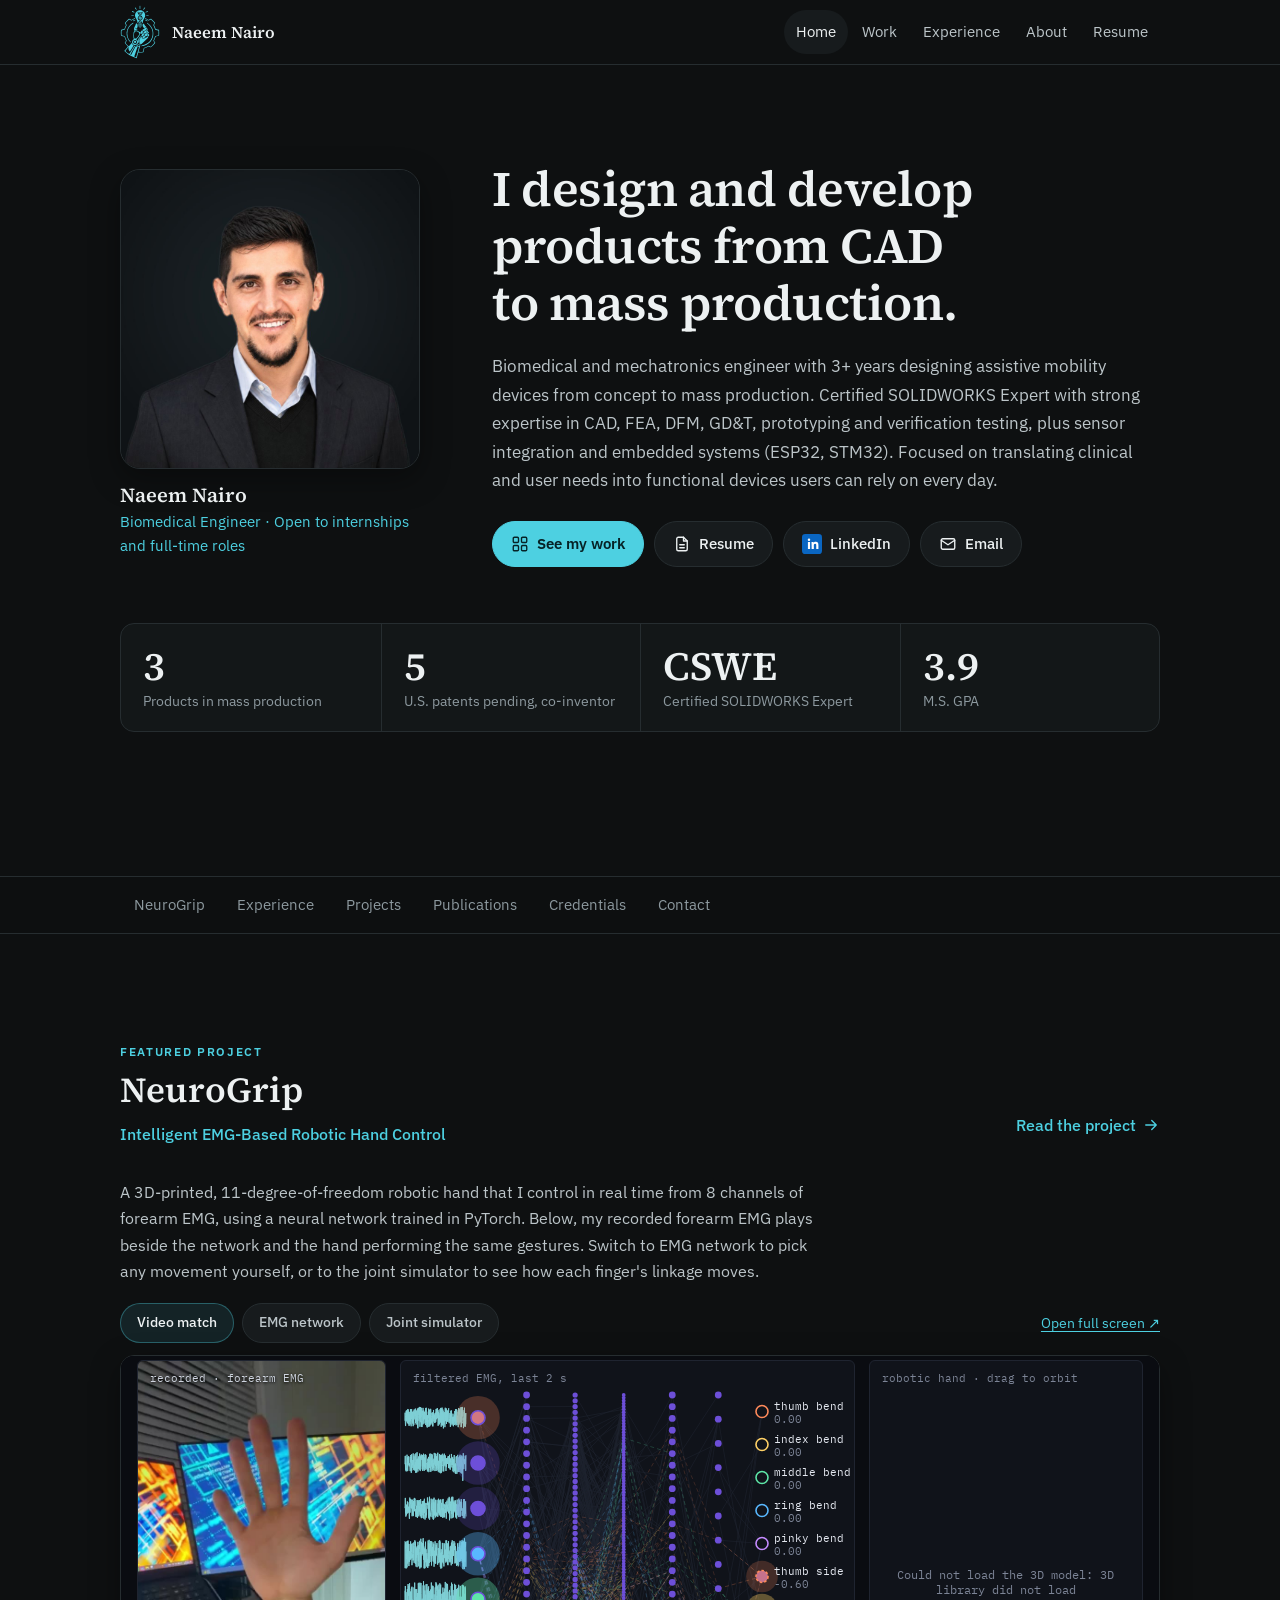
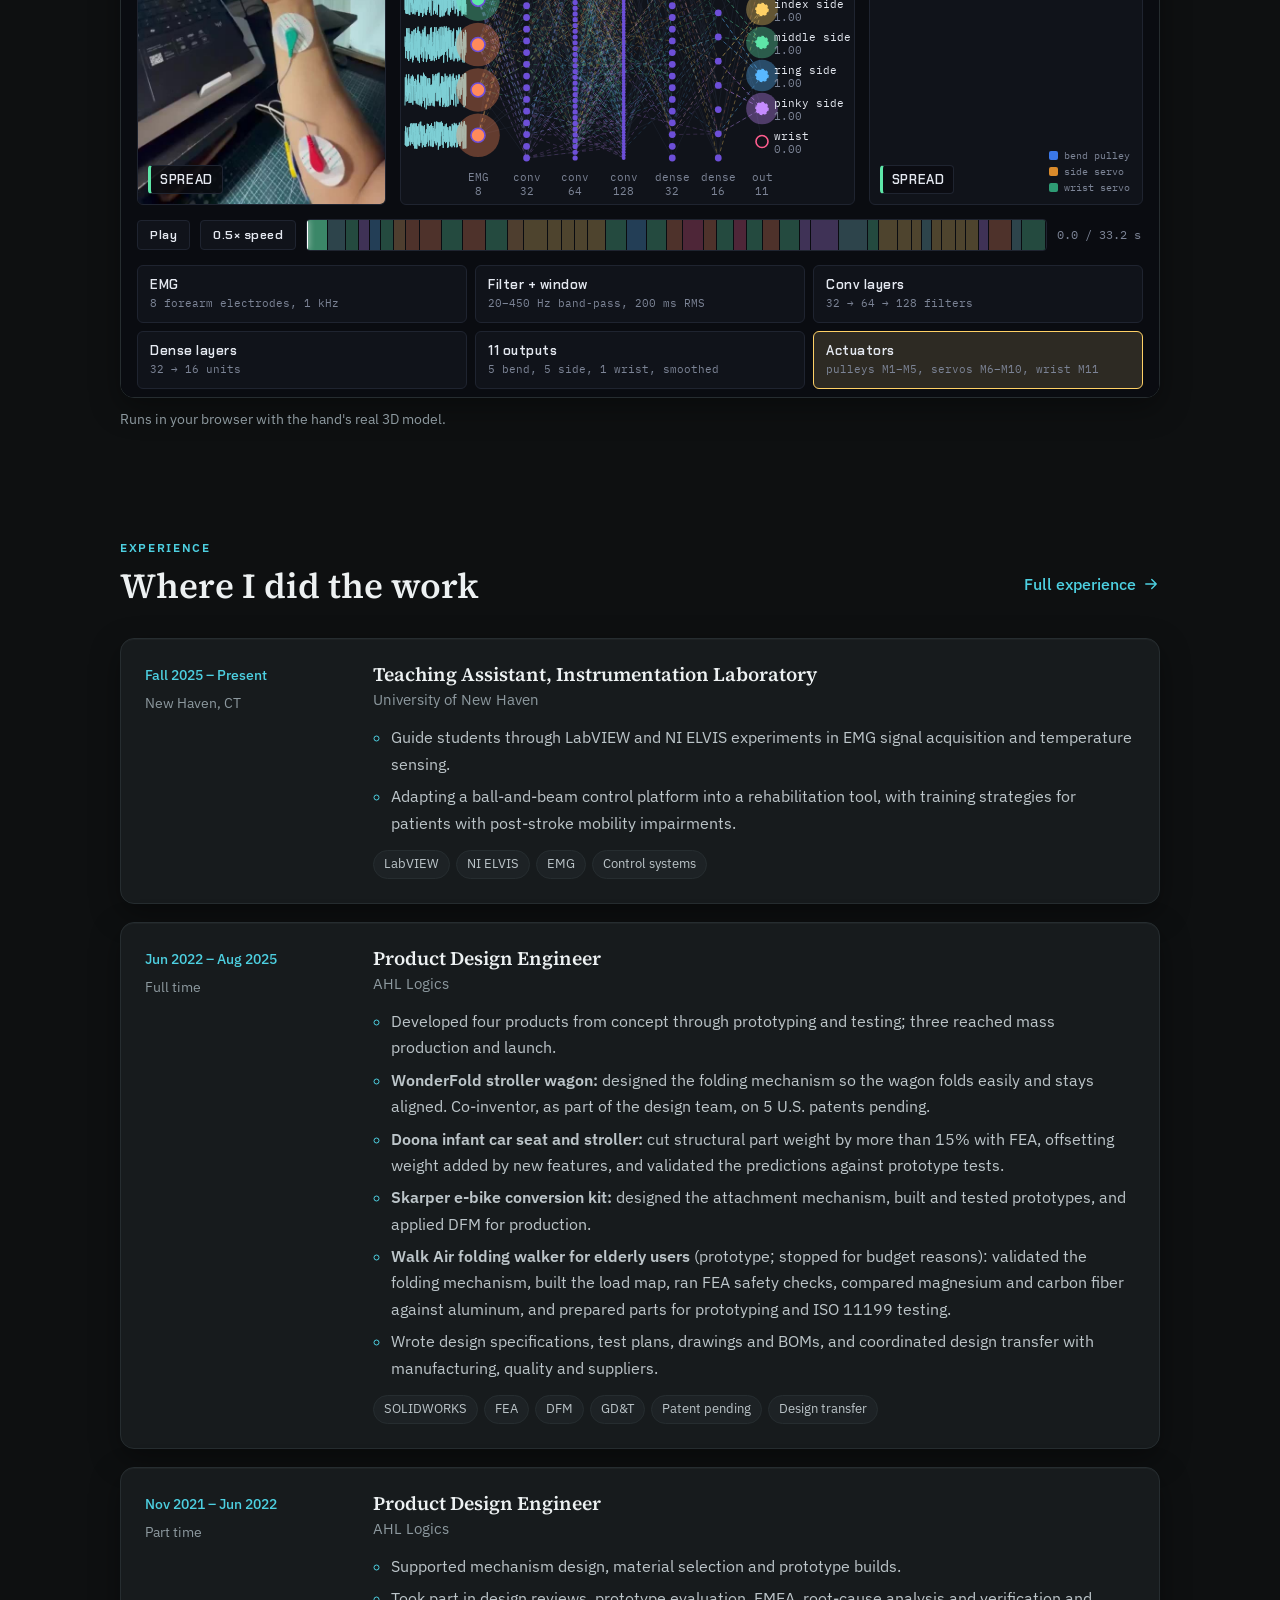
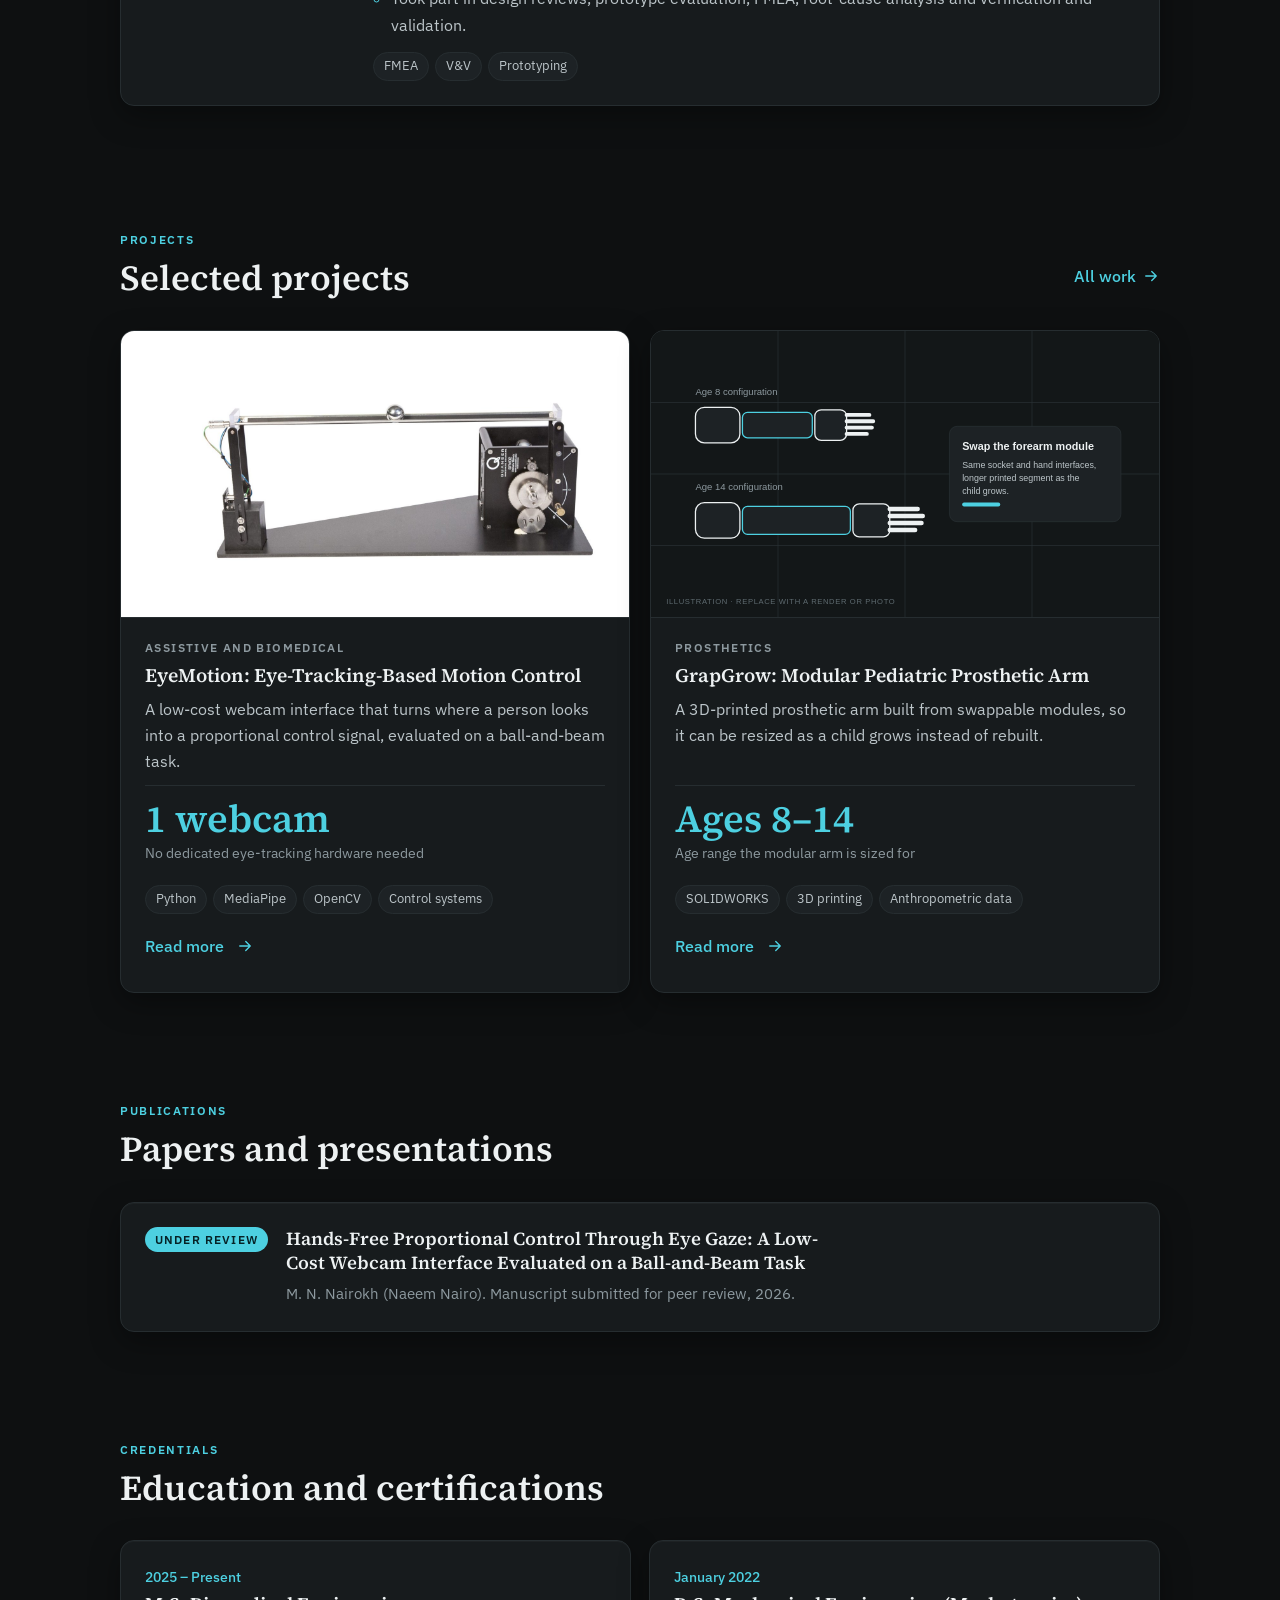
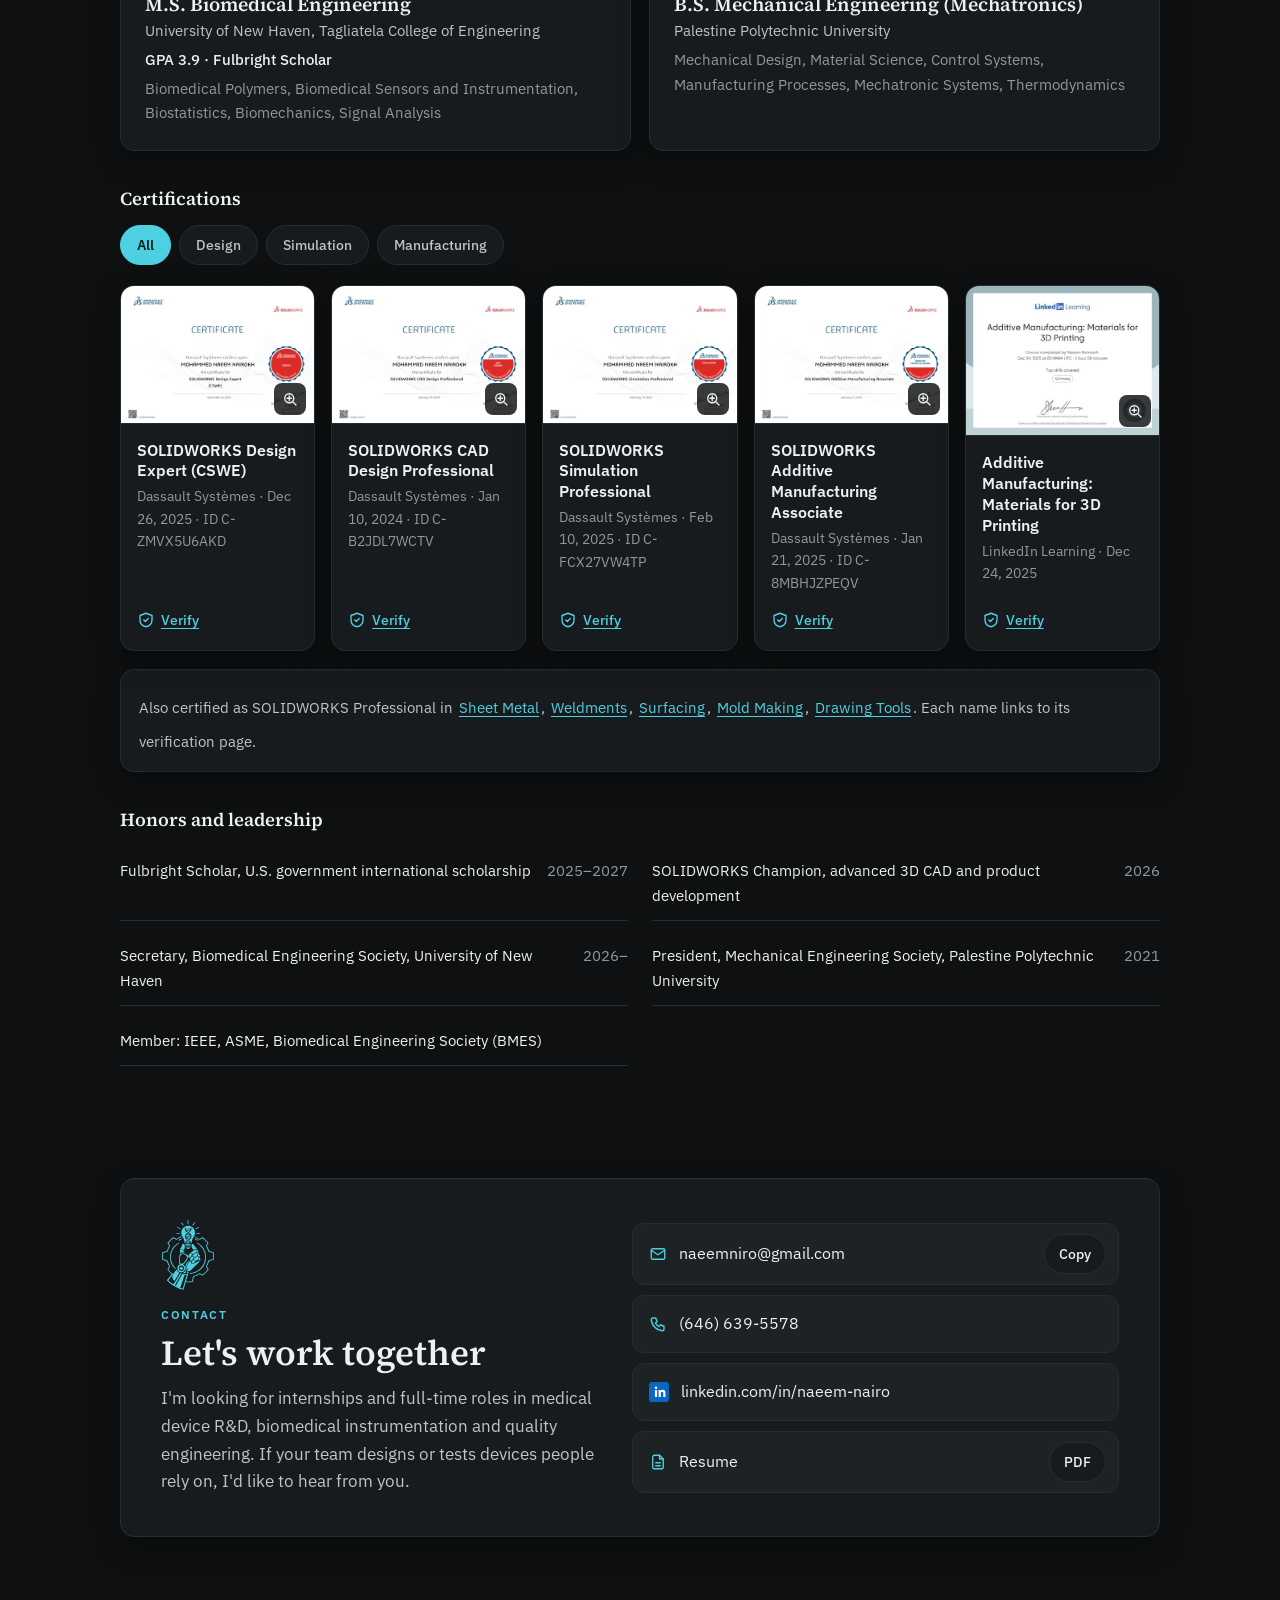
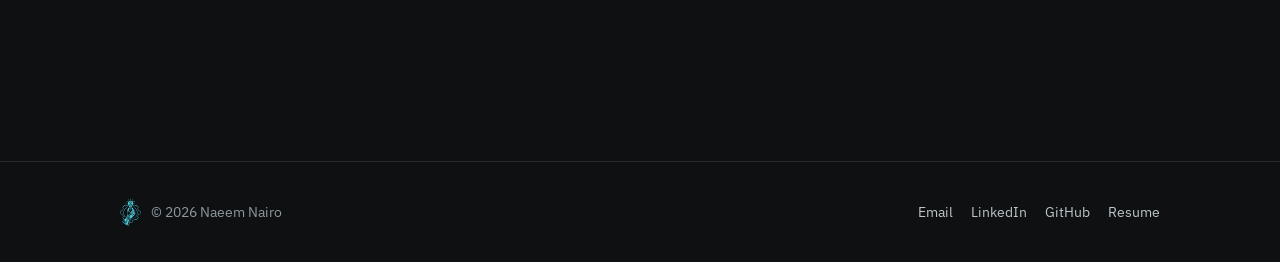
==== index.html @ dafff58c "Add logo to the contact card and page footers Co-Authored-By: Claude Opus 5.5 <noreply@anthropic.com" ====
<!doctype html>
<html lang="en">
<head>
  <meta charset="utf-8">
  <meta name="viewport" content="width=device-width, initial-scale=1">
  <title>Naeem Nairo · Biomedical Engineer</title>
  <meta name="description" content="Biomedical engineer seeking internships and full-time roles in medical device R&amp;D, biomedical instrumentation and quality engineering. M.S. Biomedical Engineering (GPA 3.9), Fulbright Scholar, Certified SOLIDWORKS Expert.">
  <meta name="author" content="Naeem Nairo">
  <link rel="canonical" href="https://naeemnairo.github.io/biomedical/">
  <meta property="og:type" content="website">
  <meta property="og:site_name" content="Naeem Nairo">
  <meta property="og:title" content="Naeem Nairo · Biomedical Engineer">
  <meta property="og:description" content="Biomedical engineer seeking internships and full-time roles in medical device R&amp;D, biomedical instrumentation and quality engineering. M.S. Biomedical Engineering (GPA 3.9), Fulbright Scholar, Certified SOLIDWORKS Expert.">
  <meta property="og:url" content="https://naeemnairo.github.io/biomedical/">
  <meta property="og:image" content="https://naeemnairo.github.io/biomedical/assets/img/og-image.png">
  <meta property="og:image:width" content="1200">
  <meta property="og:image:height" content="630">
  <meta property="og:image:alt" content="Naeem Nairo, Biomedical Engineer">
  <meta name="twitter:card" content="summary_large_image">
  <meta name="theme-color" content="#0e1011">
  <link rel="icon" href="assets/img/favicon.svg" type="image/svg+xml">
  <link rel="preload" href="assets/fonts/serif-600.woff2" as="font" type="font/woff2" crossorigin>
  <link rel="preload" href="assets/fonts/sans-400.woff2" as="font" type="font/woff2" crossorigin>
  <link rel="stylesheet" href="assets/css/style.css">
  <script src="assets/js/main.js" defer></script>
</head>
<body>
  <a class="skip-link" href="#main">Skip to content</a>
  <header class="site-header">
    <div class="container nav">
      <a class="brand" href="index.html"><img class="brand-logo" src="assets/img/logo.svg" alt="" width="40" height="54"><span>Naeem Nairo</span></a>
      <nav aria-label="Main"><ul class="nav-links"><li><a href="index.html" aria-current="page">Home</a></li><li><a href="work.html">Work</a></li><li><a href="experience.html">Experience</a></li><li><a href="about.html">About</a></li><li><a href="resume.html">Resume</a></li></ul></nav>
    </div>
  </header>

  <main id="main">
    <section class="hero" aria-labelledby="hero-title">
      <div class="container hero-grid">
        <div class="id-card">
          <img src="assets/img/headshot.jpg" alt="Portrait of Naeem Nairo" width="800" height="800">
          <div><p class="id-name">Naeem Nairo</p><p class="id-role">Biomedical Engineer · Open to internships and full-time roles</p></div>
        </div>
        <div class="hero-copy">
          <h1 id="hero-title">I design and develop products from CAD to mass production.</h1>
          <p class="hero-proof">Biomedical and mechatronics engineer with 3+ years designing assistive mobility devices from concept to mass production. Certified SOLIDWORKS Expert with strong expertise in CAD, FEA, DFM, GD&amp;T, prototyping and verification testing, plus sensor integration and embedded systems (ESP32, STM32). Focused on translating clinical and user needs into functional devices users can rely on every day.</p>
          <div class="hero-actions">
            <a class="btn btn-primary" href="#projects"><svg class="icon" viewBox="0 0 24 24" aria-hidden="true"><rect x="3" y="3" width="7" height="7" rx="1.5"/><rect x="14" y="3" width="7" height="7" rx="1.5"/><rect x="3" y="14" width="7" height="7" rx="1.5"/><rect x="14" y="14" width="7" height="7" rx="1.5"/></svg> See my work</a>
            <a class="btn" href="resume.html"><svg class="icon" viewBox="0 0 24 24" aria-hidden="true"><path d="M14 3H7a2 2 0 0 0-2 2v14a2 2 0 0 0 2 2h10a2 2 0 0 0 2-2V8z"/><path d="M14 3v5h5M9 13h6M9 17h6"/></svg> Resume</a>
            <a class="btn" href="https://www.linkedin.com/in/naeem-nairo" rel="noopener"><svg class="linkedin-logo" viewBox="0 0 24 24" aria-hidden="true"><rect width="24" height="24" rx="4" fill="#0A66C2"/><path fill="#fff" d="M7.1 9.6h2.6V18H7.1zM8.4 5.5a1.5 1.5 0 1 1 0 3 1.5 1.5 0 0 1 0-3M11.4 9.6h2.5v1.2c.4-.7 1.2-1.4 2.6-1.4 2.7 0 3.2 1.8 3.2 4.1V18h-2.6v-4c0-1 0-2.2-1.3-2.2s-1.6 1-1.6 2.1V18h-2.6z"/></svg> LinkedIn</a>
            <a class="btn" href="mailto:naeemniro@gmail.com"><svg class="icon" viewBox="0 0 24 24" aria-hidden="true"><rect x="3" y="5" width="18" height="14" rx="2"/><path d="m3 7 9 6 9-6"/></svg> Email</a>
          </div>
        </div>
      </div>
      <div class="container" style="margin-top:clamp(36px,5vw,56px)">
        <dl class="stats reveal" aria-label="Key numbers">
          <div class="stat"><dt class="sr-only">Products launched</dt><dd style="margin:0" class="stat-num"><span data-count="3">3</span></dd><dd style="margin:0" class="stat-label">Products in mass production</dd></div>
          <div class="stat"><dt class="sr-only">Patents pending</dt><dd style="margin:0" class="stat-num"><span data-count="5">5</span></dd><dd style="margin:0" class="stat-label">U.S. patents pending, co-inventor</dd></div>
          <div class="stat"><dt class="sr-only">Certification</dt><dd style="margin:0" class="stat-num">CSWE</dd><dd style="margin:0" class="stat-label">Certified SOLIDWORKS Expert</dd></div>
          <div class="stat"><dt class="sr-only">GPA</dt><dd style="margin:0" class="stat-num"><span data-count="3.9" data-decimals="1">3.9</span></dd><dd style="margin:0" class="stat-label">M.S. GPA</dd></div>
        </dl>
      </div>
    </section>

    <nav class="section-bar" aria-label="Sections on this page">
      <div class="container"><ul>
        <li><a href="#neurogrip">NeuroGrip</a></li>
        <li><a href="#experience">Experience</a></li>
        <li><a href="#projects">Projects</a></li>
        <li><a href="#publications">Publications</a></li>
        <li><a href="#credentials">Credentials</a></li>
        <li><a href="#contact">Contact</a></li>
      </ul></div>
    </nav>

    <section class="section" id="neurogrip" aria-labelledby="ng-title">
      <div class="container">
        <div class="section-head"><div><p class="eyebrow">Featured project</p><h2 id="ng-title">NeuroGrip</h2><p class="ng-sub">Intelligent EMG-Based Robotic Hand Control</p></div>
          <a class="link-more" href="projects/emg-robotic-hand.html">Read the project <svg class="icon" viewBox="0 0 24 24" aria-hidden="true"><path d="M5 12h14M13 6l6 6-6 6"/></svg></a></div>
        <p class="ng-lede">A 3D-printed, 11-degree-of-freedom robotic hand that I control in real time from 8 channels of forearm EMG, using a neural network trained in PyTorch. Below, my recorded forearm EMG plays beside the network and the hand performing the same gestures. Switch to EMG network to pick any movement yourself, or to the joint simulator to see how each finger's linkage moves.</p>
        <div class="ng-tabs" role="tablist" aria-label="NeuroGrip views">
          <button class="ng-tab" role="tab" id="ng-tab-vid" aria-selected="true" aria-controls="ng-frame" data-src="demos/emg-video/index.html#embed" data-mode="auto">Video match</button>
          <button class="ng-tab" role="tab" id="ng-tab-net" aria-selected="false" aria-controls="ng-frame" data-src="demos/emg-network/index.html#embed" data-mode="auto">EMG network</button>
          <button class="ng-tab" role="tab" id="ng-tab-sim" aria-selected="false" aria-controls="ng-frame" data-src="demos/hand-simulator/index.html#embed" data-mode="fixed">Joint simulator</button>
          <a class="ng-open" id="ng-open" href="demos/emg-video/index.html">Open full screen ↗</a>
        </div>
        <div class="card ng-stage"><iframe id="ng-frame" title="NeuroGrip: recorded forearm EMG, network and robotic hand" src="demos/emg-video/index.html#embed" loading="lazy"></iframe></div>
        <p class="ng-note">Runs in your browser with the hand's real 3D model.</p>
      </div>
    </section>

    <section class="section" id="experience" aria-labelledby="exp-title">
      <div class="container">
        <div class="section-head"><div><p class="eyebrow">Experience</p><h2 id="exp-title">Where I did the work</h2></div>
          <a class="link-more" href="experience.html">Full experience <svg class="icon" viewBox="0 0 24 24" aria-hidden="true"><path d="M5 12h14M13 6l6 6-6 6"/></svg></a></div>
        <ol class="timeline">
          <li class="card role reveal">
            <div class="role-meta"><span class="when">Fall 2025 – Present</span><span>New Haven, CT</span></div>
            <div class="role-body">
              <h3>Teaching Assistant, Instrumentation Laboratory</h3>
              <p class="role-org">University of New Haven</p>
              <ul><li>Guide students through LabVIEW and NI ELVIS experiments in EMG signal acquisition and temperature sensing.</li><li>Adapting a ball-and-beam control platform into a rehabilitation tool, with training strategies for patients with post-stroke mobility impairments.</li></ul>
              <ul class="tags" aria-label="Skills"><li>LabVIEW</li><li>NI ELVIS</li><li>EMG</li><li>Control systems</li></ul>
            </div>
          </li>
          <li class="card role reveal">
            <div class="role-meta"><span class="when">Jun 2022 – Aug 2025</span><span>Full time</span></div>
            <div class="role-body">
              <h3>Product Design Engineer</h3>
              <p class="role-org">AHL Logics</p>
              <ul><li>Developed four products from concept through prototyping and testing; three reached mass production and launch.</li><li><strong>WonderFold stroller wagon:</strong> designed the folding mechanism so the wagon folds easily and stays aligned. Co-inventor, as part of the design team, on 5 U.S. patents pending.</li><li><strong>Doona infant car seat and stroller:</strong> cut structural part weight by more than 15% with FEA, offsetting weight added by new features, and validated the predictions against prototype tests.</li><li><strong>Skarper e-bike conversion kit:</strong> designed the attachment mechanism, built and tested prototypes, and applied DFM for production.</li><li><strong>Walk Air folding walker for elderly users</strong> (prototype; stopped for budget reasons): validated the folding mechanism, built the load map, ran FEA safety checks, compared magnesium and carbon fiber against aluminum, and prepared parts for prototyping and ISO 11199 testing.</li><li>Wrote design specifications, test plans, drawings and BOMs, and coordinated design transfer with manufacturing, quality and suppliers.</li></ul>
              <ul class="tags" aria-label="Skills"><li>SOLIDWORKS</li><li>FEA</li><li>DFM</li><li>GD&amp;T</li><li>Patent pending</li><li>Design transfer</li></ul>
            </div>
          </li>
          <li class="card role reveal">
            <div class="role-meta"><span class="when">Nov 2021 – Jun 2022</span><span>Part time</span></div>
            <div class="role-body">
              <h3>Product Design Engineer</h3>
              <p class="role-org">AHL Logics</p>
              <ul><li>Supported mechanism design, material selection and prototype builds.</li><li>Took part in design reviews, prototype evaluation, FMEA, root-cause analysis and verification and validation.</li></ul>
              <ul class="tags" aria-label="Skills"><li>FMEA</li><li>V&amp;V</li><li>Prototyping</li></ul>
            </div>
          </li>
        </ol>
      </div>
    </section>

    <section class="section" id="projects" aria-labelledby="proj-title">
      <div class="container">
        <div class="section-head"><div><p class="eyebrow">Projects</p><h2 id="proj-title">Selected projects</h2></div>
          <a class="link-more" href="work.html">All work <svg class="icon" viewBox="0 0 24 24" aria-hidden="true"><path d="M5 12h14M13 6l6 6-6 6"/></svg></a></div>
        <div class="project-grid">
          <article class="card hoverable project reveal">
            <div class="project-media"><img src="assets/img/eyemotion-rig.jpg" alt="Ball-and-beam platform: a steel ball on a beam tilted by a Quanser SRV02 rotary servo" width="1600" height="900" loading="lazy"></div>
            <div class="project-body">
              <p class="project-cat">Assistive and biomedical</p>
              <h3>EyeMotion: Eye-Tracking-Based Motion Control</h3>
              <p>A low-cost webcam interface that turns where a person looks into a proportional control signal, evaluated on a ball-and-beam task.</p>
              <div class="big-fact"><strong>1 webcam</strong><span>No dedicated eye-tracking hardware needed</span></div>
              <ul class="tags" aria-label="Tools"><li>Python</li><li>MediaPipe</li><li>OpenCV</li><li>Control systems</li></ul>
              <a class="link-more" href="projects/eye-gaze.html">Read more<span class="sr-only"> about EyeMotion: Eye-Tracking-Based Motion Control</span> <svg class="icon" viewBox="0 0 24 24" aria-hidden="true"><path d="M5 12h14M13 6l6 6-6 6"/></svg></a>
            </div>
          </article>
          <article class="card hoverable project reveal">
            <div class="project-media"><img src="assets/img/grapgrow.svg" alt="Diagram: modular prosthetic arm segments sized for ages 8 and 14" width="800" height="450" loading="lazy"></div>
            <div class="project-body">
              <p class="project-cat">Prosthetics</p>
              <h3>GrapGrow: Modular Pediatric Prosthetic Arm</h3>
              <p>A 3D-printed prosthetic arm built from swappable modules, so it can be resized as a child grows instead of rebuilt.</p>
              <div class="big-fact"><strong>Ages 8–14</strong><span>Age range the modular arm is sized for</span></div>
              <ul class="tags" aria-label="Tools"><li>SOLIDWORKS</li><li>3D printing</li><li>Anthropometric data</li></ul>
              <a class="link-more" href="projects/grapgrow.html">Read more<span class="sr-only"> about GrapGrow: Modular Pediatric Prosthetic Arm</span> <svg class="icon" viewBox="0 0 24 24" aria-hidden="true"><path d="M5 12h14M13 6l6 6-6 6"/></svg></a>
            </div>
          </article>
        </div>
      </div>
    </section>

    <section class="section" id="publications" aria-labelledby="pub-title">
      <div class="container">
        <div class="section-head"><div><p class="eyebrow">Publications</p><h2 id="pub-title">Papers and presentations</h2></div></div>
        <article class="card pub reveal">
          <span class="pub-status">Under review</span>
          <h3>Hands-Free Proportional Control Through Eye Gaze: A Low-Cost Webcam Interface Evaluated on a Ball-and-Beam Task</h3>
          <p>M. N. Nairokh (Naeem Nairo). Manuscript submitted for peer review, 2026.</p>
        </article>
      </div>
    </section>

    <section class="section" id="credentials" aria-labelledby="cred-title">
      <div class="container">
        <div class="section-head"><div><p class="eyebrow">Credentials</p><h2 id="cred-title">Education and certifications</h2></div></div>
        <div class="edu-grid">
          <article class="card edu reveal">
            <span class="when">2025 – Present</span>
            <h3>M.S. Biomedical Engineering</h3>
            <p>University of New Haven, Tagliatela College of Engineering</p>
            <p class="gpa">GPA 3.9 · Fulbright Scholar</p>
            <p class="muted">Biomedical Polymers, Biomedical Sensors and Instrumentation, Biostatistics, Biomechanics, Signal Analysis</p>
          </article>
          <article class="card edu reveal">
            <span class="when">January 2022</span>
            <h3>B.S. Mechanical Engineering (Mechatronics)</h3>
            <p>Palestine Polytechnic University</p>
            <p class="muted">Mechanical Design, Material Science, Control Systems, Manufacturing Processes, Mechatronic Systems, Thermodynamics</p>
          </article>
        </div>
        <h3 class="sub-head">Certifications</h3>
        <div class="filters" role="group" aria-label="Filter certificates by type">
          <button class="filter" type="button" data-filter="all" aria-pressed="true">All</button>
          <button class="filter" type="button" data-filter="design" aria-pressed="false">Design</button>
          <button class="filter" type="button" data-filter="simulation" aria-pressed="false">Simulation</button>
          <button class="filter" type="button" data-filter="manufacturing" aria-pressed="false">Manufacturing</button>
        </div>
        <div class="cert-grid">
          <article class="card hoverable cert reveal" data-type="design">
            <button class="cert-thumb" type="button" data-full="assets/certs/cswe.jpg" data-title="SOLIDWORKS Design Expert (CSWE)" aria-label="Enlarge SOLIDWORKS Design Expert (CSWE) certificate">
                <img src="assets/certs/cswe-thumb.jpg" alt="" width="480" height="339" loading="lazy"><span class="zoom"><svg class="icon" viewBox="0 0 24 24" aria-hidden="true"><circle cx="11" cy="11" r="6"/><path d="m20 20-4.5-4.5M11 8v6M8 11h6"/></svg></span></button>
            <div class="cert-body"><h4>SOLIDWORKS Design Expert (CSWE)</h4><p class="meta">Dassault Systèmes · Dec 26, 2025 · ID C-ZMVX5U6AKD</p><a class="verify" href="https://cv.virtualtester.com/qr/?b=SLDWRKS&i=C-ZMVX5U6AKD" rel="noopener"><svg class="icon" viewBox="0 0 24 24" aria-hidden="true"><path d="M12 3 4 6v6c0 5 3.5 8 8 9 4.5-1 8-4 8-9V6z"/><path d="m9 12 2 2 4-4"/></svg> Verify<span class="sr-only"> SOLIDWORKS Design Expert (CSWE)</span></a></div>
          </article>
          <article class="card hoverable cert reveal" data-type="design">
            <button class="cert-thumb" type="button" data-full="assets/certs/cad-pro.jpg" data-title="SOLIDWORKS CAD Design Professional" aria-label="Enlarge SOLIDWORKS CAD Design Professional certificate">
                <img src="assets/certs/cad-pro-thumb.jpg" alt="" width="480" height="339" loading="lazy"><span class="zoom"><svg class="icon" viewBox="0 0 24 24" aria-hidden="true"><circle cx="11" cy="11" r="6"/><path d="m20 20-4.5-4.5M11 8v6M8 11h6"/></svg></span></button>
            <div class="cert-body"><h4>SOLIDWORKS CAD Design Professional</h4><p class="meta">Dassault Systèmes · Jan 10, 2024 · ID C-B2JDL7WCTV</p><a class="verify" href="https://cv.virtualtester.com/qr/?b=SLDWRKS&i=C-B2JDL7WCTV" rel="noopener"><svg class="icon" viewBox="0 0 24 24" aria-hidden="true"><path d="M12 3 4 6v6c0 5 3.5 8 8 9 4.5-1 8-4 8-9V6z"/><path d="m9 12 2 2 4-4"/></svg> Verify<span class="sr-only"> SOLIDWORKS CAD Design Professional</span></a></div>
          </article>
          <article class="card hoverable cert reveal" data-type="simulation">
            <button class="cert-thumb" type="button" data-full="assets/certs/simulation.jpg" data-title="SOLIDWORKS Simulation Professional" aria-label="Enlarge SOLIDWORKS Simulation Professional certificate">
                <img src="assets/certs/simulation-thumb.jpg" alt="" width="480" height="339" loading="lazy"><span class="zoom"><svg class="icon" viewBox="0 0 24 24" aria-hidden="true"><circle cx="11" cy="11" r="6"/><path d="m20 20-4.5-4.5M11 8v6M8 11h6"/></svg></span></button>
            <div class="cert-body"><h4>SOLIDWORKS Simulation Professional</h4><p class="meta">Dassault Systèmes · Feb 10, 2025 · ID C-FCX27VW4TP</p><a class="verify" href="https://cv.virtualtester.com/qr/?b=SLDWRKS&i=C-FCX27VW4TP" rel="noopener"><svg class="icon" viewBox="0 0 24 24" aria-hidden="true"><path d="M12 3 4 6v6c0 5 3.5 8 8 9 4.5-1 8-4 8-9V6z"/><path d="m9 12 2 2 4-4"/></svg> Verify<span class="sr-only"> SOLIDWORKS Simulation Professional</span></a></div>
          </article>
          <article class="card hoverable cert reveal" data-type="manufacturing">
            <button class="cert-thumb" type="button" data-full="assets/certs/additive.jpg" data-title="SOLIDWORKS Additive Manufacturing Associate" aria-label="Enlarge SOLIDWORKS Additive Manufacturing Associate certificate">
                <img src="assets/certs/additive-thumb.jpg" alt="" width="480" height="339" loading="lazy"><span class="zoom"><svg class="icon" viewBox="0 0 24 24" aria-hidden="true"><circle cx="11" cy="11" r="6"/><path d="m20 20-4.5-4.5M11 8v6M8 11h6"/></svg></span></button>
            <div class="cert-body"><h4>SOLIDWORKS Additive Manufacturing Associate</h4><p class="meta">Dassault Systèmes · Jan 21, 2025 · ID C-8MBHJZPEQV</p><a class="verify" href="https://cv.virtualtester.com/qr/?b=SLDWRKS&i=C-8MBHJZPEQV" rel="noopener"><svg class="icon" viewBox="0 0 24 24" aria-hidden="true"><path d="M12 3 4 6v6c0 5 3.5 8 8 9 4.5-1 8-4 8-9V6z"/><path d="m9 12 2 2 4-4"/></svg> Verify<span class="sr-only"> SOLIDWORKS Additive Manufacturing Associate</span></a></div>
          </article>
          <article class="card hoverable cert reveal" data-type="manufacturing">
            <button class="cert-thumb" type="button" data-full="assets/certs/am-materials.jpg" data-title="Additive Manufacturing: Materials for 3D Printing" aria-label="Enlarge Additive Manufacturing: Materials for 3D Printing certificate">
                <img src="assets/certs/am-materials-thumb.jpg" alt="" width="480" height="371" loading="lazy"><span class="zoom"><svg class="icon" viewBox="0 0 24 24" aria-hidden="true"><circle cx="11" cy="11" r="6"/><path d="m20 20-4.5-4.5M11 8v6M8 11h6"/></svg></span></button>
            <div class="cert-body"><h4>Additive Manufacturing: Materials for 3D Printing</h4><p class="meta">LinkedIn Learning · Dec 24, 2025</p><a class="verify" href="https://www.linkedin.com/learning/certificates/9292cca91bd1db5333da50233fe273158226fb52e729d366e27571b1e6a586b7" rel="noopener"><svg class="icon" viewBox="0 0 24 24" aria-hidden="true"><path d="M12 3 4 6v6c0 5 3.5 8 8 9 4.5-1 8-4 8-9V6z"/><path d="m9 12 2 2 4-4"/></svg> Verify<span class="sr-only"> Additive Manufacturing: Materials for 3D Printing</span></a></div>
          </article>
        </div>
        <p class="card also">Also certified as SOLIDWORKS Professional in <a href="https://cv.virtualtester.com/qr/?b=SLDWRKS&i=C-HPQWE6M7KD" rel="noopener">Sheet Metal</a>, <a href="https://cv.virtualtester.com/qr/?b=SLDWRKS&i=C-HQM8Z572GW" rel="noopener">Weldments</a>, <a href="https://cv.virtualtester.com/qr/?b=SLDWRKS&i=C-L473XPUV2Q" rel="noopener">Surfacing</a>, <a href="https://cv.virtualtester.com/qr/?b=SLDWRKS&i=C-X5WL4G6J3C" rel="noopener">Mold Making</a>, <a href="https://cv.virtualtester.com/qr/?b=SLDWRKS&i=C-RH3DBE9NAF" rel="noopener">Drawing Tools</a>. Each name links to its verification page.</p>
        <h3 class="sub-head" style="margin-top:36px">Honors and leadership</h3>
        <ul class="honors">
          <li><span>Fulbright Scholar, U.S. government international scholarship</span><time>2025–2027</time></li>
          <li><span>SOLIDWORKS Champion, advanced 3D CAD and product development</span><time>2026</time></li>
          <li><span>Secretary, Biomedical Engineering Society, University of New Haven</span><time>2026–</time></li>
          <li><span>President, Mechanical Engineering Society, Palestine Polytechnic University</span><time>2021</time></li>
          <li><span>Member: IEEE, ASME, Biomedical Engineering Society (BMES)</span><time></time></li>
        </ul>
      </div>
    </section>

    <section class="section" id="contact" aria-labelledby="contact-title">
      <div class="container">
        <div class="card contact reveal">
          <div>
            <img class="contact-logo" src="assets/img/logo.svg" alt="" width="54" height="72">
            <p class="eyebrow">Contact</p>
            <h2 id="contact-title">Let's work together</h2>
            <p class="lede" style="margin-top:12px">I'm looking for internships and full-time roles in medical device R&amp;D, biomedical instrumentation and quality engineering. If your team designs or tests devices people rely on, I'd like to hear from you.</p>
          </div>
          <ul class="contact-list">
            <li class="contact-row"><svg class="icon" viewBox="0 0 24 24" aria-hidden="true"><rect x="3" y="5" width="18" height="14" rx="2"/><path d="m3 7 9 6 9-6"/></svg><a class="value" href="mailto:naeemniro@gmail.com">naeemniro@gmail.com</a><button class="btn btn-sm" type="button" data-copy="naeemniro@gmail.com">Copy</button></li>
            <li class="contact-row"><svg class="icon" viewBox="0 0 24 24" aria-hidden="true"><path d="M5 4h4l2 5-2.5 1.5a11 11 0 0 0 5 5L15 13l5 2v4a2 2 0 0 1-2 2A16 16 0 0 1 3 6a2 2 0 0 1 2-2"/></svg><a class="value" href="tel:+16466395578">(646) 639-5578</a></li>
            <li class="contact-row"><svg class="linkedin-logo" viewBox="0 0 24 24" aria-hidden="true"><rect width="24" height="24" rx="4" fill="#0A66C2"/><path fill="#fff" d="M7.1 9.6h2.6V18H7.1zM8.4 5.5a1.5 1.5 0 1 1 0 3 1.5 1.5 0 0 1 0-3M11.4 9.6h2.5v1.2c.4-.7 1.2-1.4 2.6-1.4 2.7 0 3.2 1.8 3.2 4.1V18h-2.6v-4c0-1 0-2.2-1.3-2.2s-1.6 1-1.6 2.1V18h-2.6z"/></svg><a class="value" href="https://www.linkedin.com/in/naeem-nairo" rel="noopener">linkedin.com/in/naeem-nairo</a></li>
            <li class="contact-row"><svg class="icon" viewBox="0 0 24 24" aria-hidden="true"><path d="M14 3H7a2 2 0 0 0-2 2v14a2 2 0 0 0 2 2h10a2 2 0 0 0 2-2V8z"/><path d="M14 3v5h5M9 13h6M9 17h6"/></svg><a class="value" href="resume.html">Resume</a><a class="btn btn-sm" href="assets/Naeem-Nairo-Resume.pdf">PDF</a></li>
          </ul>
        </div>
      </div>
    </section>
  </main>
  <footer class="site-footer">
    <div class="container footer-inner">
      <p class="footer-brand"><img class="footer-logo" src="assets/img/logo.svg" alt="" width="21" height="28"><span>© <span data-year>2026</span> Naeem Nairo</span></p>
      <ul class="footer-links">
        <li><a href="mailto:naeemniro@gmail.com">Email</a></li>
        <li><a href="https://www.linkedin.com/in/naeem-nairo" rel="noopener">LinkedIn</a></li>
        <li><a href="https://github.com/NaeemNairo" rel="noopener">GitHub</a></li>
        <li><a href="resume.html">Resume</a></li>
      </ul>
    </div>
  </footer>
  <dialog class="lightbox" id="lightbox" aria-labelledby="lightbox-title">
    <div class="lightbox-bar"><p id="lightbox-title">Certificate</p><button class="lightbox-close" type="button" aria-label="Close"><svg class="icon" viewBox="0 0 24 24" aria-hidden="true"><path d="M6 6l12 12M18 6 6 18"/></svg></button></div>
    <img src="[data-uri]" alt="">
  </dialog>
<script>
  // NeuroGrip demo tabs: same-origin iframe, so the network demo can be sized to its content
  (function(){
    var frame=document.getElementById("ng-frame"), open=document.getElementById("ng-open"), tabs=document.querySelectorAll(".ng-tab"), mode="auto";
    function fit(){ try { if (mode==="auto") { var d=frame.contentDocument; if (d && d.body) frame.style.height=(Math.ceil(d.body.getBoundingClientRect().height))+"px"; } else frame.style.height=""; } catch(e){} }
    frame.addEventListener("load", function(){ fit(); setTimeout(fit,800); try { new ResizeObserver(fit).observe(frame.contentDocument.body); } catch(e){} });
    window.addEventListener("resize", fit);
    tabs.forEach(function(t){ t.addEventListener("click", function(){
      tabs.forEach(function(x){ x.setAttribute("aria-selected", x===t ? "true" : "false"); });
      mode=t.dataset.mode; frame.classList.toggle("is-fixed", mode==="fixed"); frame.style.height="";
      frame.src=t.dataset.src; open.href=t.dataset.src.replace("#embed","");
    }); });
  })();
  </script>
</body>
</html>
---- assets/css/style.css ----
/* =========================================================
   Mohammed Naeem Nairokh · Biomedical portfolio
   Dark, matte theme with one cyan accent.
   Change colors and fonts in :root; everything else uses them.
   ========================================================= */

@font-face { font-family: "Source Serif 4"; src: url("../fonts/serif-400.woff2") format("woff2"); font-weight: 400; font-display: swap; }
@font-face { font-family: "Source Serif 4"; src: url("../fonts/serif-600.woff2") format("woff2"); font-weight: 600; font-display: swap; }
@font-face { font-family: "IBM Plex Sans"; src: url("../fonts/sans-400.woff2") format("woff2"); font-weight: 400; font-display: swap; }
@font-face { font-family: "IBM Plex Sans"; src: url("../fonts/sans-500.woff2") format("woff2"); font-weight: 500; font-display: swap; }
@font-face { font-family: "IBM Plex Sans"; src: url("../fonts/sans-600.woff2") format("woff2"); font-weight: 600; font-display: swap; }

:root {
  /* Color */
  --bg: #0e1011;          /* matte black */
  --bg-raised: #131718;
  --surface: #171b1d;
  --surface-2: #1d2225;
  --border: #262d30;
  --ink: #edf1f2;         /* headings */
  --text: #bcc5c9;        /* body */
  --muted: #8d999f;
  --accent: #4dd0e1;      /* cyan */
  --accent-ink: #062226;  /* text on accent */
  --accent-soft: rgba(77, 208, 225, .1);
  --accent-line: rgba(77, 208, 225, .35);

  /* Type */
  --serif: "Source Serif 4", Georgia, "Times New Roman", serif;
  --sans: "IBM Plex Sans", system-ui, -apple-system, "Segoe UI", Roboto, sans-serif;

  /* Shape */
  --radius: 14px;
  --radius-sm: 9px;
  --shadow: 0 1px 0 rgba(255,255,255,.03) inset, 0 10px 30px rgba(0,0,0,.35);
  --lift: 0 1px 0 rgba(255,255,255,.04) inset, 0 16px 40px rgba(0,0,0,.5);

  /* Layout */
  --container: 1120px;
  --gutter: clamp(18px, 4vw, 40px);
  --space: clamp(64px, 9vw, 112px);
  --bar-h: 56px;

  color-scheme: dark;
}

/* ---------- Base ---------- */
*, *::before, *::after { box-sizing: border-box; }
html { -webkit-text-size-adjust: 100%; scroll-padding-top: calc(var(--bar-h) + 16px); }
body { margin: 0; background: var(--bg); color: var(--text); font: 400 1rem/1.65 var(--sans); -webkit-font-smoothing: antialiased; }
img { max-width: 100%; height: auto; display: block; }
a { color: var(--accent); text-underline-offset: 3px; }
a:hover { color: #7fdeea; }
h1, h2, h3 { font-family: var(--serif); color: var(--ink); font-weight: 600; line-height: 1.15; margin: 0; text-wrap: balance; }
h1 { font-size: clamp(2rem, 4.4vw, 3.1rem); letter-spacing: -.01em; }
h2 { font-size: clamp(1.6rem, 3vw, 2.2rem); }
h3 { font-size: 1.2rem; }
p { margin: 0; }
ul { margin: 0; }
:focus-visible { outline: 2px solid var(--accent); outline-offset: 3px; border-radius: 4px; }
.container { width: 100%; max-width: var(--container); margin-inline: auto; padding-inline: var(--gutter); }
.sr-only { position: absolute; width: 1px; height: 1px; overflow: hidden; clip: rect(0 0 0 0); white-space: nowrap; }
.skip-link { position: absolute; left: 12px; top: -60px; z-index: 200; background: var(--accent); color: var(--accent-ink); padding: 10px 14px; border-radius: var(--radius-sm); font-weight: 600; }
.skip-link:focus { top: 12px; color: var(--accent-ink); }
.icon { width: 18px; height: 18px; flex: none; fill: none; stroke: currentColor; stroke-width: 1.8; stroke-linecap: round; stroke-linejoin: round; }
.icon-fill { fill: currentColor; stroke: none; }

.eyebrow { font: 600 .74rem/1 var(--sans); letter-spacing: .14em; text-transform: uppercase; color: var(--accent); margin-bottom: 12px; }
.lede { font-size: 1.05rem; max-width: 62ch; }
.muted { color: var(--muted); }

/* ---------- Buttons ---------- */
.btn { display: inline-flex; align-items: center; justify-content: center; gap: 8px; min-height: 46px; padding: 0 18px; border-radius: 999px; border: 1px solid var(--border); background: var(--surface); color: var(--ink); font: 500 .95rem/1 var(--sans); text-decoration: none; cursor: pointer; transition: transform .2s, border-color .2s, background-color .2s, color .2s; }
.btn:hover { color: var(--ink); border-color: var(--accent-line); transform: translateY(-2px); }
.btn-primary { background: var(--accent); border-color: var(--accent); color: var(--accent-ink); font-weight: 600; }
.btn-primary:hover { background: #7fdeea; border-color: #7fdeea; color: var(--accent-ink); }
.btn-sm { min-height: 40px; padding: 0 14px; font-size: .88rem; }

/* ---------- Site header ---------- */
.site-header { border-bottom: 1px solid var(--border); background: var(--bg); }
.site-header.is-sticky { position: sticky; top: 0; z-index: 60; background: rgba(14,16,17,.9); backdrop-filter: blur(10px); -webkit-backdrop-filter: blur(10px); }
.nav { display: flex; align-items: center; justify-content: space-between; gap: 16px; min-height: 64px; }
.brand { display: inline-flex; align-items: center; gap: 12px; color: var(--ink); text-decoration: none; font: 600 1.02rem/1 var(--serif); }
.brand:hover { color: var(--ink); }
.brand-mark { width: 34px; height: 34px; border-radius: 9px; border: 2px solid var(--accent); display: grid; place-items: center; color: var(--accent); font: 700 .82rem/1 var(--serif); }
.brand-logo { height: 54px; width: auto; display: block; flex: none; }
.nav-links { display: flex; flex-wrap: wrap; gap: 2px; list-style: none; padding: 0; }
.nav-links a { display: inline-flex; align-items: center; min-height: 44px; padding: 0 12px; border-radius: 999px; color: var(--text); text-decoration: none; font-size: .95rem; }
.nav-links a:hover, .nav-links a[aria-current="page"] { color: var(--ink); background: var(--surface); }

/* ---------- Hero ---------- */
.hero { padding-block: clamp(48px, 8vw, 96px) clamp(40px, 6vw, 64px); }
.hero-grid { display: grid; grid-template-columns: minmax(220px, 300px) 1fr; gap: clamp(32px, 6vw, 72px); align-items: center; }
.id-card { display: flex; flex-direction: column; gap: 14px; }
.id-card img { width: 100%; aspect-ratio: 1; object-fit: cover; border-radius: 20px; border: 1px solid var(--border); box-shadow: var(--shadow); }
.id-name { font: 600 1.25rem/1.25 var(--serif); color: var(--ink); }
.id-role { font-size: .92rem; color: var(--accent); margin-top: 2px; }
.hero-copy { display: flex; flex-direction: column; gap: 20px; min-width: 0; }
.hero-proof { font-size: 1.08rem; max-width: none; }
.hero-actions { display: flex; flex-wrap: wrap; gap: 10px; margin-top: 6px; }

/* ---------- Number strip ---------- */
.stats { display: grid; grid-template-columns: repeat(4, 1fr); border: 1px solid var(--border); border-radius: var(--radius); background: var(--bg-raised); overflow: hidden; }
.stat { padding: 22px 22px 20px; border-left: 1px solid var(--border); display: flex; flex-direction: column; gap: 6px; }
.stat:first-child { border-left: 0; }
.stat-num { font: 600 clamp(1.9rem, 3.4vw, 2.5rem)/1 var(--serif); color: var(--ink); font-variant-numeric: tabular-nums; }
.stat-num .unit { color: var(--accent); }
.stat-label { font-size: .88rem; color: var(--muted); line-height: 1.4; text-wrap: balance; }

/* ---------- Pinned section bar ---------- */
.section-bar { position: sticky; top: 0; z-index: 50; margin-top: clamp(40px, 6vw, 64px); background: rgba(14,16,17,.92); backdrop-filter: blur(10px); -webkit-backdrop-filter: blur(10px); border-block: 1px solid var(--border); }
.section-bar ul { display: flex; gap: 4px; list-style: none; padding: 0; min-height: var(--bar-h); align-items: center; overflow-x: auto; scrollbar-width: none; }
.section-bar ul::-webkit-scrollbar { display: none; }
.section-bar a { display: inline-flex; align-items: center; min-height: 40px; padding: 0 14px; border-radius: 999px; color: var(--muted); text-decoration: none; font-size: .93rem; white-space: nowrap; transition: color .2s, background-color .2s; }
.section-bar a:hover { color: var(--ink); }
.section-bar a.is-active { color: var(--accent-ink); background: var(--accent); font-weight: 600; }

/* ---------- Sections ---------- */
.section { padding-block: var(--space) 0; }
.section:last-of-type { padding-bottom: var(--space); }
.section-head { display: flex; flex-wrap: wrap; justify-content: space-between; align-items: end; gap: 12px 24px; margin-bottom: 32px; }
.section-head > div { max-width: 640px; }
.section-head p:not(.eyebrow) { margin-top: 10px; }
.link-more { display: inline-flex; align-items: center; gap: 6px; font-weight: 500; text-decoration: none; min-height: 44px; }
.page-head { padding-block: clamp(48px, 7vw, 80px) 8px; }
.page-head p:not(.eyebrow) { margin-top: 14px; }

/* ---------- Cards ---------- */
.card { background: var(--surface); border: 1px solid var(--border); border-radius: var(--radius); box-shadow: var(--shadow); transition: transform .25s, box-shadow .25s, border-color .25s; }
.card.hoverable:hover { transform: translateY(-3px); box-shadow: var(--lift); border-color: #303a3e; }

/* Experience */
.timeline { display: flex; flex-direction: column; gap: 18px; list-style: none; padding: 0; }
.role { padding: 24px; display: grid; grid-template-columns: 200px 1fr; gap: 8px 28px; }
.role-meta { display: flex; flex-direction: column; gap: 4px; font-size: .9rem; color: var(--muted); }
.role-meta .when { color: var(--accent); font-weight: 500; font-variant-numeric: tabular-nums; }
.role-body { min-width: 0; }
.role-body h3 { margin-bottom: 2px; }
.role-org { color: var(--muted); font-size: .95rem; }
.role ul { padding-left: 1.1rem; margin-top: 12px; display: flex; flex-direction: column; gap: 6px; }
.role li::marker { color: var(--accent); }
.tags { display: flex; flex-wrap: wrap; gap: 6px; list-style: none; padding: 0 !important; margin-top: 14px !important; }
.tags li { font-size: .8rem; line-height: 1; padding: 7px 10px; border-radius: 999px; border: 1px solid var(--border); background: var(--surface-2); color: var(--text); }

/* Projects */
.project-grid { display: grid; grid-template-columns: repeat(2, 1fr); gap: 20px; }
.project { display: flex; flex-direction: column; overflow: hidden; }
.project-media { aspect-ratio: 16 / 9; background: var(--bg-raised); border-bottom: 1px solid var(--border); }
.project-media img { width: 100%; height: 100%; object-fit: cover; }
.project-body { padding: 24px; display: flex; flex-direction: column; gap: 10px; flex: 1; }
.project-cat { font: 600 .72rem/1 var(--sans); letter-spacing: .12em; text-transform: uppercase; color: var(--muted); }
.big-fact { display: flex; flex-direction: column; gap: 4px; padding: 14px 0 6px; border-top: 1px solid var(--border); margin-top: auto; }
.big-fact strong { font: 600 clamp(1.9rem, 3.2vw, 2.4rem)/1 var(--serif); color: var(--accent); }
.big-fact span { font-size: .88rem; color: var(--muted); }
.project .tags { margin-top: 4px !important; }
/* NeuroGrip showcase on the home page */
.ng-sub { color: var(--accent); font-weight: 500; margin-top: 6px; }
.ng-lede { max-width: 70ch; margin: 0 0 18px; }
.ng-tabs { display: flex; flex-wrap: wrap; align-items: center; gap: 8px; margin-bottom: 12px; }
.ng-tab { min-height: 40px; padding: 0 16px; border-radius: 999px; border: 1px solid var(--border); background: var(--surface); color: var(--text); font: 500 .9rem/1 var(--sans); cursor: pointer; }
.ng-tab:hover { border-color: var(--accent-line); color: var(--ink); }
.ng-tab[aria-selected="true"] { background: var(--accent-soft); border-color: var(--accent-line); color: var(--ink); }
.ng-open { margin-left: auto; font-size: .9rem; }
.ng-stage { padding: 0; overflow: hidden; }
#ng-frame { display: block; width: 100%; height: 880px; border: 0; background: #0a0c11; }
#ng-frame.is-fixed { height: 680px; }
.ng-note { font-size: .85rem; color: var(--muted); margin-top: 10px; }
.project-sub { color: var(--accent); font-size: .92rem; margin-top: -4px; }
@media (max-width: 860px) { #ng-frame.is-fixed { height: 1000px; } }
/* Featured project: spans the full grid row, image beside the text on wide screens */
.project.featured { grid-column: 1 / -1; display: grid; grid-template-columns: 1.25fr 1fr; }
.project.featured .project-media { border-bottom: 0; border-right: 1px solid var(--border); aspect-ratio: auto; min-height: 100%; }
@media (max-width: 860px) { .project.featured { display: flex; } .project.featured .project-media { aspect-ratio: 16 / 9; border-right: 0; border-bottom: 1px solid var(--border); } }

/* Publications */
.pub { padding: 24px; display: grid; grid-template-columns: auto 1fr; gap: 6px 18px; }
.pub-status { align-self: start; font: 600 .72rem/1 var(--sans); letter-spacing: .1em; text-transform: uppercase; color: var(--accent-ink); background: var(--accent); padding: 7px 10px; border-radius: 999px; white-space: nowrap; }
.pub h3 { font-size: 1.15rem; line-height: 1.35; }
.pub p { grid-column: 2; font-size: .93rem; color: var(--muted); }

/* Education & credentials */
.edu-grid { display: grid; grid-template-columns: repeat(2, 1fr); gap: 18px; margin-bottom: 36px; }
.edu { padding: 24px; display: flex; flex-direction: column; gap: 4px; }
.edu .when { color: var(--accent); font-size: .9rem; font-weight: 500; }
.edu p { font-size: .94rem; }
.edu .gpa { color: var(--ink); font-weight: 500; }
.sub-head { font: 600 1.15rem/1.3 var(--serif); color: var(--ink); margin: 0 0 14px; }
.filters { display: flex; flex-wrap: wrap; gap: 8px; margin-bottom: 20px; }
.filter { min-height: 40px; padding: 0 16px; border-radius: 999px; border: 1px solid var(--border); background: var(--surface); color: var(--text); font: 500 .9rem/1 var(--sans); cursor: pointer; transition: border-color .2s, color .2s, background-color .2s; }
.filter:hover { color: var(--ink); border-color: var(--accent-line); }
.filter[aria-pressed="true"] { background: var(--accent); border-color: var(--accent); color: var(--accent-ink); font-weight: 600; }
.cert-grid { display: grid; grid-template-columns: repeat(auto-fill, minmax(230px, 1fr)); gap: 16px; }
.cert { display: flex; flex-direction: column; overflow: hidden; }
.cert[hidden] { display: none; }
.cert-thumb { all: unset; display: block; cursor: zoom-in; aspect-ratio: 1287 / 910; background: #fff; border-bottom: 1px solid var(--border); position: relative; }
.cert-thumb:focus-visible { outline: 2px solid var(--accent); outline-offset: -2px; }
.cert-thumb img { width: 100%; height: 100%; object-fit: cover; }
.cert-thumb .zoom { position: absolute; right: 8px; bottom: 8px; width: 32px; height: 32px; border-radius: 8px; display: grid; place-items: center; background: rgba(14,16,17,.82); color: var(--ink); }
.cert-noimg { aspect-ratio: 1287 / 910; display: grid; place-items: center; background: var(--bg-raised); border-bottom: 1px solid var(--border); color: var(--muted); font-size: .85rem; text-align: center; padding: 12px; }
.cert-body { padding: 16px; display: flex; flex-direction: column; gap: 4px; flex: 1; }
.cert-body h4 { margin: 0; font: 600 1rem/1.3 var(--sans); color: var(--ink); }
.cert-body .meta { font-size: .85rem; color: var(--muted); }
.cert-body .verify { margin-top: auto; padding-top: 8px; display: inline-flex; align-items: center; gap: 6px; font-size: .88rem; font-weight: 500; min-height: 36px; }
.also { margin-top: 18px; padding: 16px 18px; font-size: .92rem; }
.also a { white-space: nowrap; }
.honors { display: grid; grid-template-columns: repeat(2, 1fr); gap: 10px 24px; list-style: none; padding: 0; margin-top: 8px; }
.honors li { display: flex; justify-content: space-between; gap: 16px; padding: 12px 0; border-bottom: 1px solid var(--border); font-size: .95rem; color: var(--ink); }
.honors time { color: var(--muted); white-space: nowrap; font-variant-numeric: tabular-nums; }

/* Lightbox */
dialog.lightbox { padding: 0; border: 1px solid var(--border); border-radius: var(--radius); background: var(--surface); color: var(--text); max-width: min(960px, 94vw); width: 100%; box-shadow: var(--lift); }
dialog.lightbox::backdrop { background: rgba(0,0,0,.78); }
.lightbox-bar { display: flex; justify-content: space-between; align-items: center; gap: 12px; padding: 10px 10px 10px 18px; border-bottom: 1px solid var(--border); }
.lightbox-bar p { color: var(--ink); font-weight: 500; font-size: .95rem; }
.lightbox-close { min-width: 44px; min-height: 44px; border-radius: 10px; border: 1px solid var(--border); background: var(--surface-2); color: var(--ink); cursor: pointer; display: grid; place-items: center; }
.lightbox img { width: 100%; height: auto; background: #fff; }

/* Contact */
.contact { padding: clamp(24px, 4vw, 40px); display: grid; grid-template-columns: 1fr 1.1fr; gap: 28px; align-items: center; }
.contact-list { list-style: none; padding: 0; display: flex; flex-direction: column; gap: 10px; }
.contact-row { display: flex; align-items: center; gap: 12px; padding: 10px 12px 10px 16px; background: var(--surface-2); border: 1px solid var(--border); border-radius: 12px; min-height: 58px; }
.contact-row .icon { color: var(--accent); }
.contact-row .value { flex: 1; min-width: 0; color: var(--ink); overflow-wrap: anywhere; text-decoration: none; }
.contact-row a.value:hover { color: var(--accent); }
.linkedin-logo { width: 20px; height: 20px; flex: none; }

/* Detail pages */
.detail { display: grid; grid-template-columns: 1fr 300px; gap: clamp(28px, 5vw, 56px); align-items: start; }
.detail-main { min-width: 0; display: flex; flex-direction: column; gap: 28px; }
.detail-main h2 { font-size: 1.45rem; margin-bottom: 10px; }
.detail-main p + p { margin-top: 12px; }
.detail-main ul { padding-left: 1.1rem; display: flex; flex-direction: column; gap: 6px; }
.detail-aside { padding: 22px; position: sticky; top: 88px; display: flex; flex-direction: column; gap: 16px; }
.detail-aside dl { margin: 0; display: flex; flex-direction: column; gap: 12px; }
.detail-aside dt { font: 600 .72rem/1 var(--sans); letter-spacing: .12em; text-transform: uppercase; color: var(--muted); margin-bottom: 4px; }
.detail-aside dd { margin: 0; color: var(--ink); font-size: .95rem; }
.figure { padding: 16px; }
.figure figcaption { font-size: .88rem; color: var(--muted); margin-top: 10px; }
.figure-grid { display: grid; grid-template-columns: 1fr 1fr; gap: 16px; align-items: start; }
.figure-grid .figure { margin: 0; }
.figure-grid .figure img { width: 100%; border-radius: 8px; }
@media (max-width: 700px) { .figure-grid { grid-template-columns: 1fr; } }
.note { padding: 14px 16px; border-left: 3px solid var(--accent); background: var(--accent-soft); border-radius: 0 10px 10px 0; font-size: .95rem; color: var(--ink); }
.back { display: inline-flex; align-items: center; gap: 6px; min-height: 44px; text-decoration: none; font-weight: 500; }

/* About */
.about-grid { display: grid; grid-template-columns: 280px 1fr; gap: clamp(28px, 5vw, 56px); align-items: start; }
.about-grid img { border-radius: 18px; border: 1px solid var(--border); }
.prose { display: flex; flex-direction: column; gap: 14px; max-width: 68ch; }
.interest-grid { display: grid; grid-template-columns: repeat(3, 1fr); gap: 16px; }
.interest { padding: 22px; display: flex; flex-direction: column; gap: 8px; }

/* ---------- Footer ---------- */
.site-footer { border-top: 1px solid var(--border); padding-block: 28px; margin-top: var(--space); font-size: .9rem; color: var(--muted); }
.footer-inner { display: flex; flex-wrap: wrap; justify-content: space-between; gap: 12px 24px; align-items: center; }
.footer-brand { display: flex; align-items: center; gap: 10px; margin: 0; }
.footer-logo { height: 28px; width: auto; display: block; }
.contact-logo { height: 72px; width: auto; display: block; margin-bottom: 18px; }
.footer-links { display: flex; flex-wrap: wrap; gap: 4px 18px; list-style: none; padding: 0; }
.footer-links a { color: var(--text); text-decoration: none; display: inline-flex; align-items: center; min-height: 44px; }
.footer-links a:hover { color: var(--accent); }

/* ---------- Motion (opt-in by JS, off for reduced motion) ---------- */
.motion .reveal { opacity: 0; transform: translateY(14px); transition: opacity .6s ease, transform .6s ease; }
.motion .reveal.in { opacity: 1; transform: none; }
@media (prefers-reduced-motion: reduce) {
  *, *::before, *::after { transition: none !important; animation: none !important; scroll-behavior: auto !important; }
  .motion .reveal { opacity: 1; transform: none; }
  .btn:hover, .card.hoverable:hover { transform: none; }
}

/* ---------- Responsive ---------- */
@media (max-width: 900px) {
  .hero-grid { grid-template-columns: 1fr; }
  .id-card { flex-direction: row; align-items: center; }
  .id-card img { width: 112px; border-radius: 16px; }
  .stats { grid-template-columns: repeat(2, 1fr); }
  .stat:nth-child(3) { border-left: 0; }
  .stat:nth-child(n+3) { border-top: 1px solid var(--border); }
  .role { grid-template-columns: 1fr; }
  .contact, .detail, .about-grid { grid-template-columns: 1fr; }
  .detail-aside { position: static; }
  .about-grid img { max-width: 220px; }
  .interest-grid { grid-template-columns: 1fr; }
}
@media (max-width: 680px) {
  .project-grid, .edu-grid, .honors { grid-template-columns: 1fr; }
  .nav { flex-wrap: wrap; padding-block: 8px; }
  .nav-links { width: 100%; justify-content: space-between; }
  .nav-links a { padding: 0 8px; font-size: .9rem; }
  .pub { grid-template-columns: 1fr; }
  .pub p { grid-column: 1; }
  .hero-actions .btn { flex: 1 1 calc(50% - 10px); }
}

/* ---------- Print (Resume page) ---------- */
@media print {
  :root { --bg: #fff; --surface: #fff; --surface-2: #fff; --ink: #000; --text: #111; --muted: #444; --border: #ccc; --accent: #0a5d68; }
  body { background: #fff; font-size: 10.5pt; }
  .site-header, .site-footer, .no-print, .skip-link { display: none !important; }
  .card { box-shadow: none; }
  a { color: #000; text-decoration: none; }
}

/* Bigger tap area for the inline verify links */
.also a { display: inline-block; padding: 10px 2px; }

/* Fixes: role tags sit in a row; five certificates fit one row on desktop */
.role .tags { flex-direction: row; padding-left: 0; gap: 6px; }
.cert-grid { grid-template-columns: repeat(auto-fill, minmax(188px, 1fr)); }
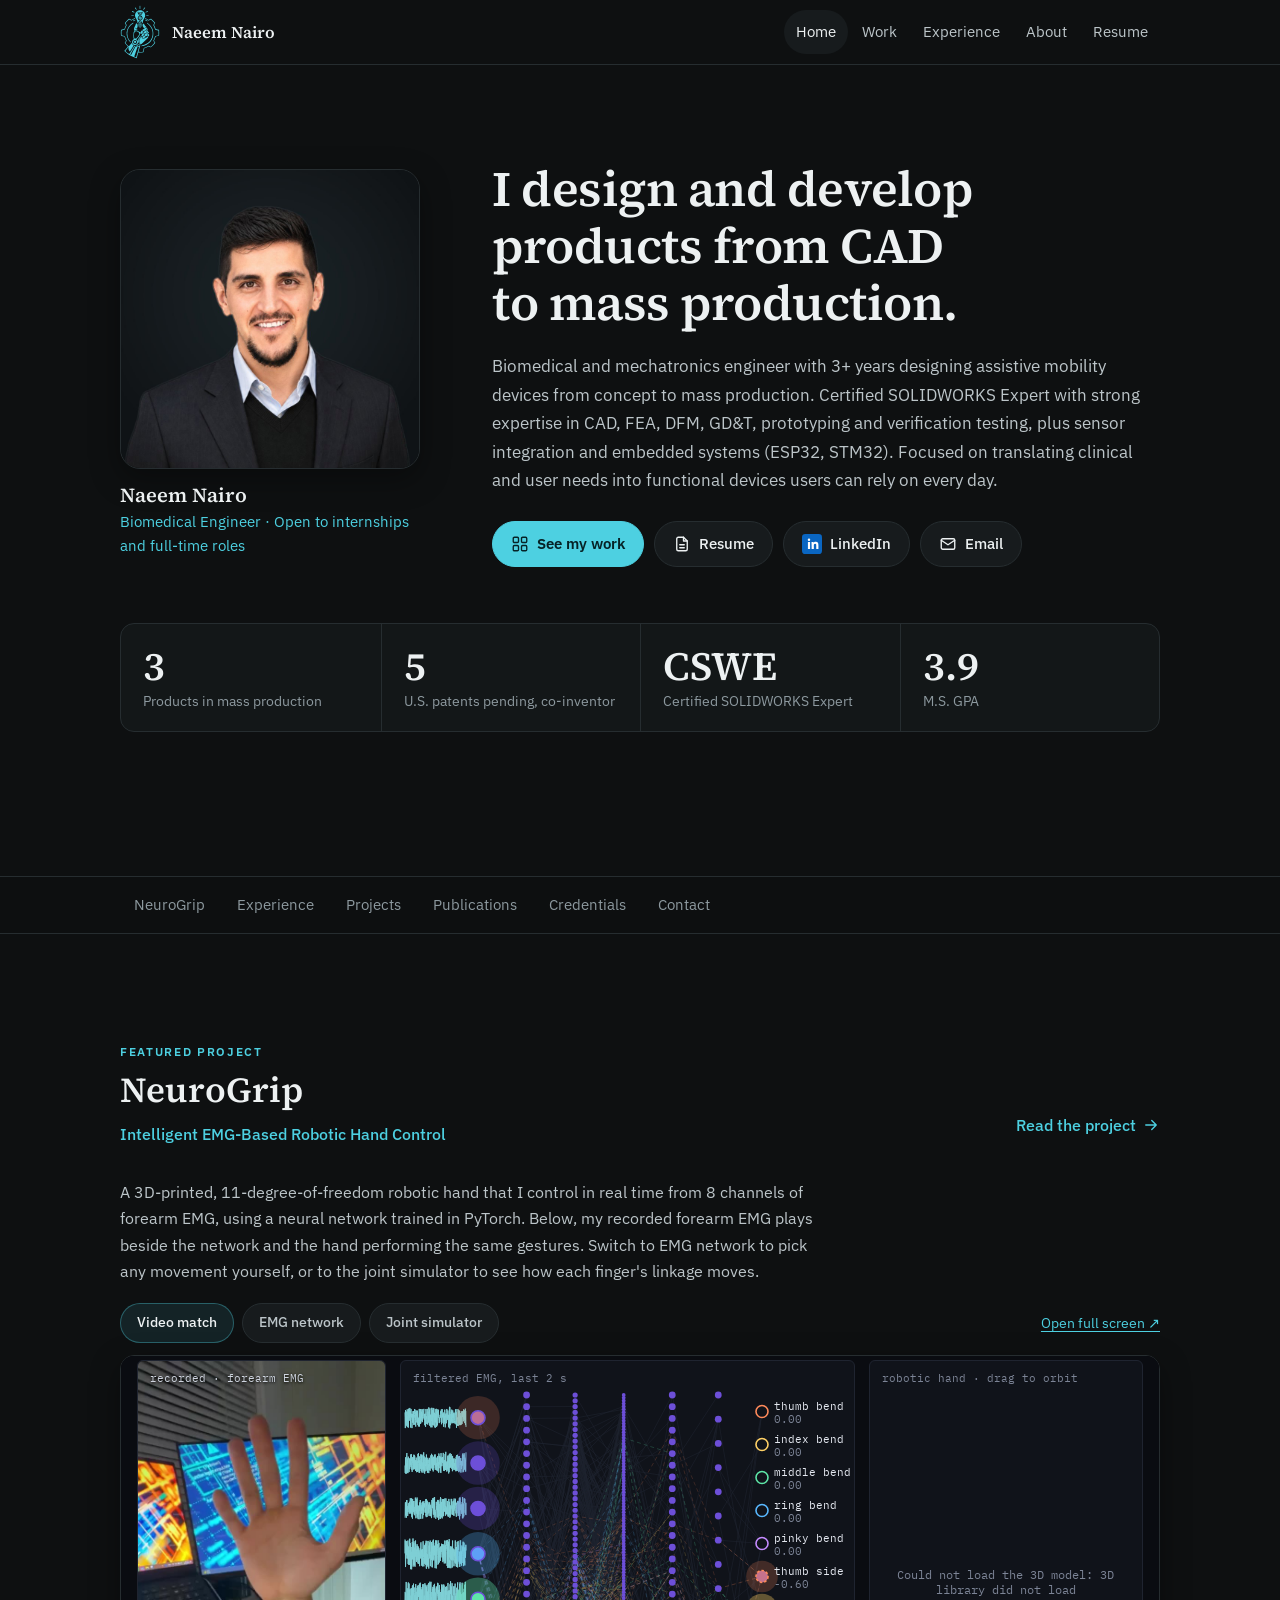
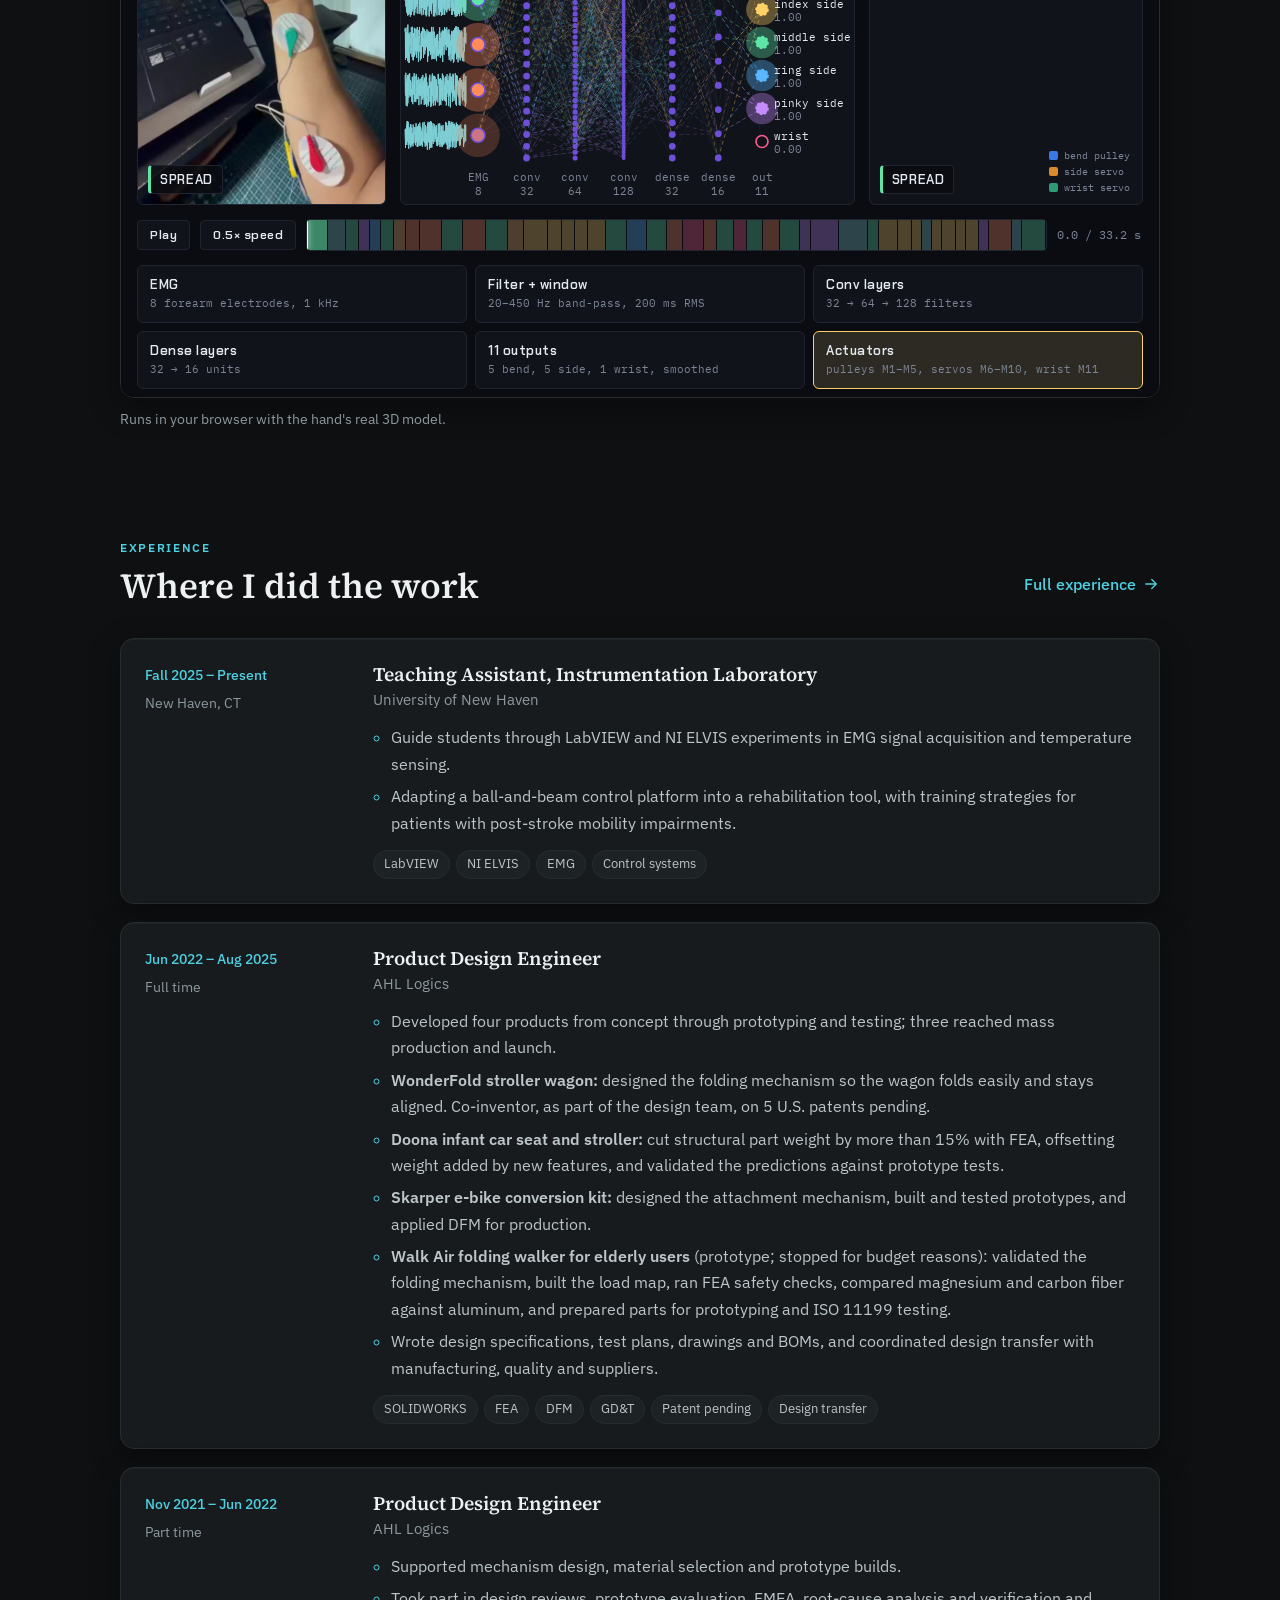
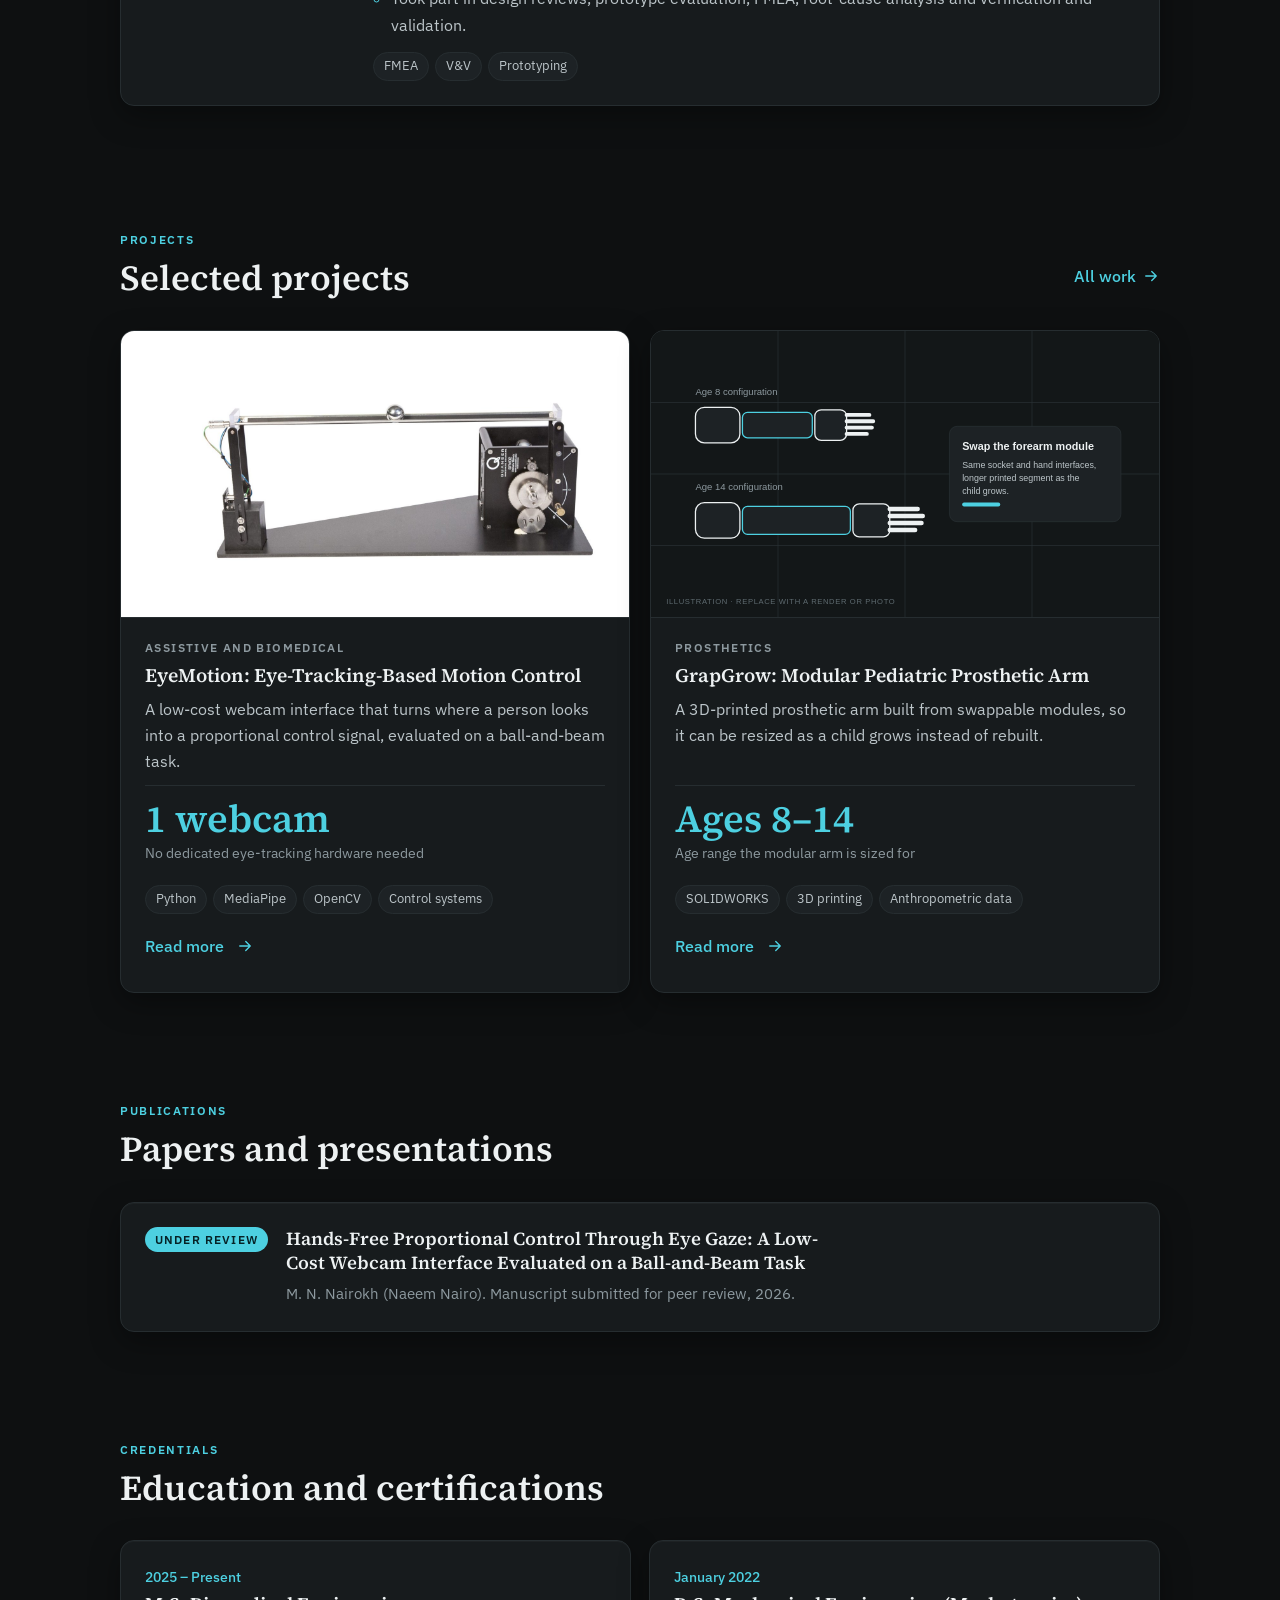
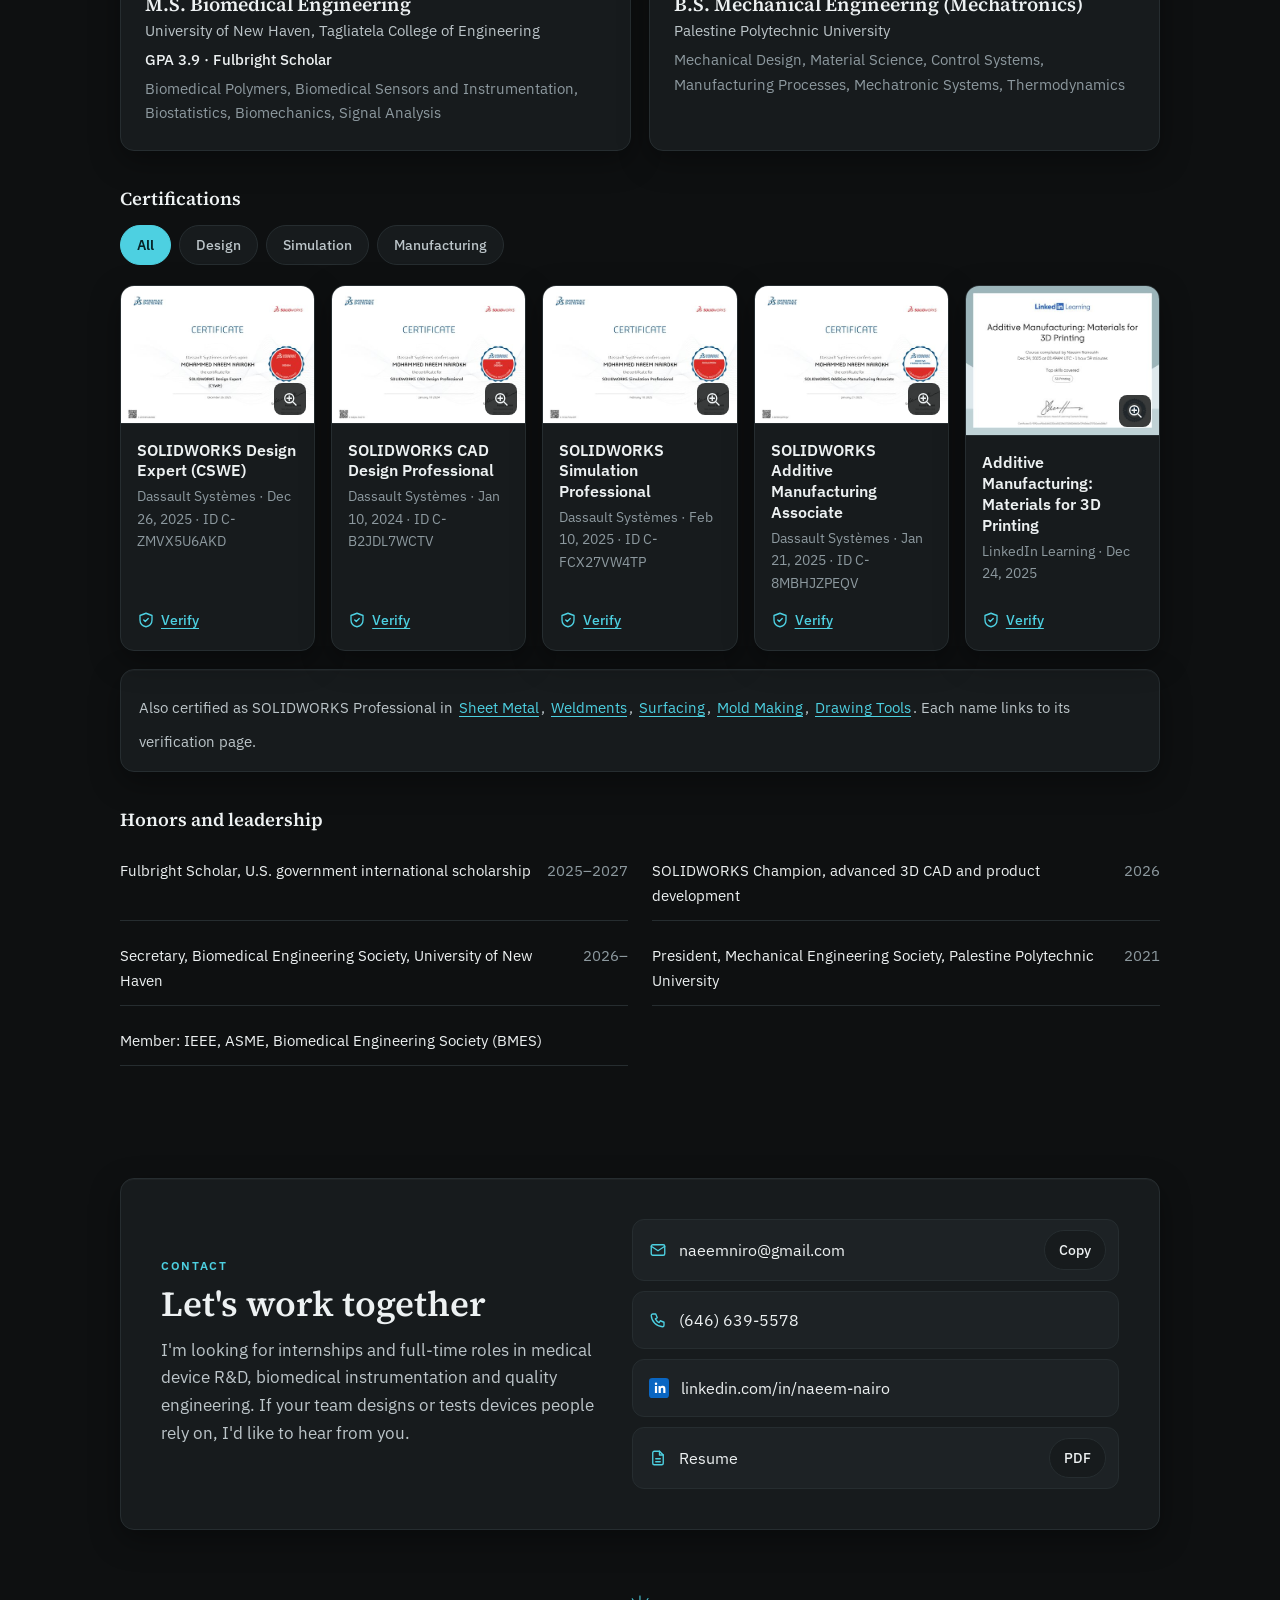
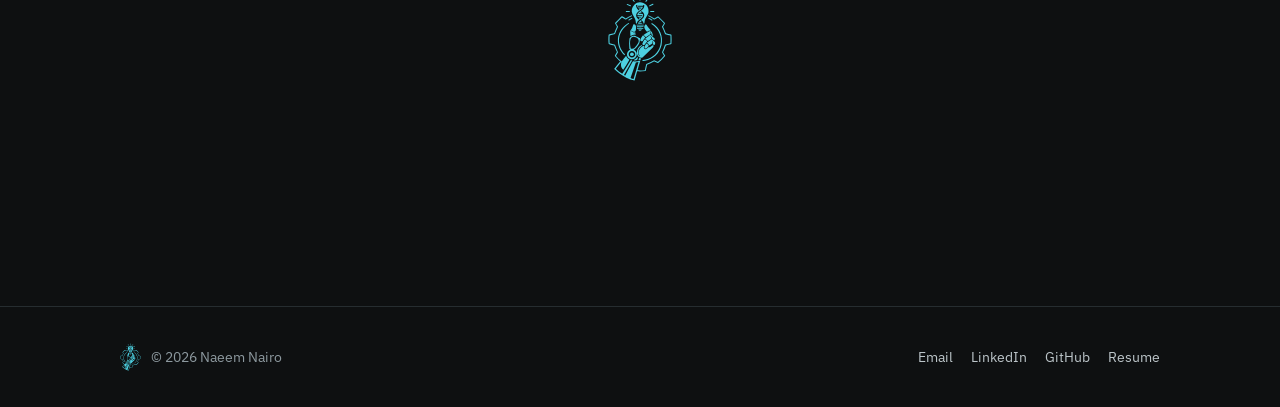
==== commit 59e51907: "Move contact logo to the centre below the contact box Co-Authored-By: Claude Opus 5.5 <noreply@anthr" ====
--- a/index.html
+++ b/index.html
@@ -234,7 +234,6 @@
       <div class="container">
         <div class="card contact reveal">
           <div>
-            <img class="contact-logo" src="assets/img/logo.svg" alt="" width="54" height="72">
             <p class="eyebrow">Contact</p>
             <h2 id="contact-title">Let's work together</h2>
             <p class="lede" style="margin-top:12px">I'm looking for internships and full-time roles in medical device R&amp;D, biomedical instrumentation and quality engineering. If your team designs or tests devices people rely on, I'd like to hear from you.</p>
@@ -246,6 +245,7 @@
             <li class="contact-row"><svg class="icon" viewBox="0 0 24 24" aria-hidden="true"><path d="M14 3H7a2 2 0 0 0-2 2v14a2 2 0 0 0 2 2h10a2 2 0 0 0 2-2V8z"/><path d="M14 3v5h5M9 13h6M9 17h6"/></svg><a class="value" href="resume.html">Resume</a><a class="btn btn-sm" href="assets/Naeem-Nairo-Resume.pdf">PDF</a></li>
           </ul>
         </div>
+        <div class="contact-mark"><img src="assets/img/logo.svg" alt="" width="66" height="88"></div>
       </div>
     </section>
   </main>
--- a/assets/css/style.css
+++ b/assets/css/style.css
@@ -255,7 +255,8 @@
 .footer-inner { display: flex; flex-wrap: wrap; justify-content: space-between; gap: 12px 24px; align-items: center; }
 .footer-brand { display: flex; align-items: center; gap: 10px; margin: 0; }
 .footer-logo { height: 28px; width: auto; display: block; }
-.contact-logo { height: 72px; width: auto; display: block; margin-bottom: 18px; }
+.contact-mark { display: flex; justify-content: center; margin-top: clamp(40px, 6vw, 64px); }
+.contact-mark img { height: 88px; width: auto; display: block; }
 .footer-links { display: flex; flex-wrap: wrap; gap: 4px 18px; list-style: none; padding: 0; }
 .footer-links a { color: var(--text); text-decoration: none; display: inline-flex; align-items: center; min-height: 44px; }
 .footer-links a:hover { color: var(--accent); }
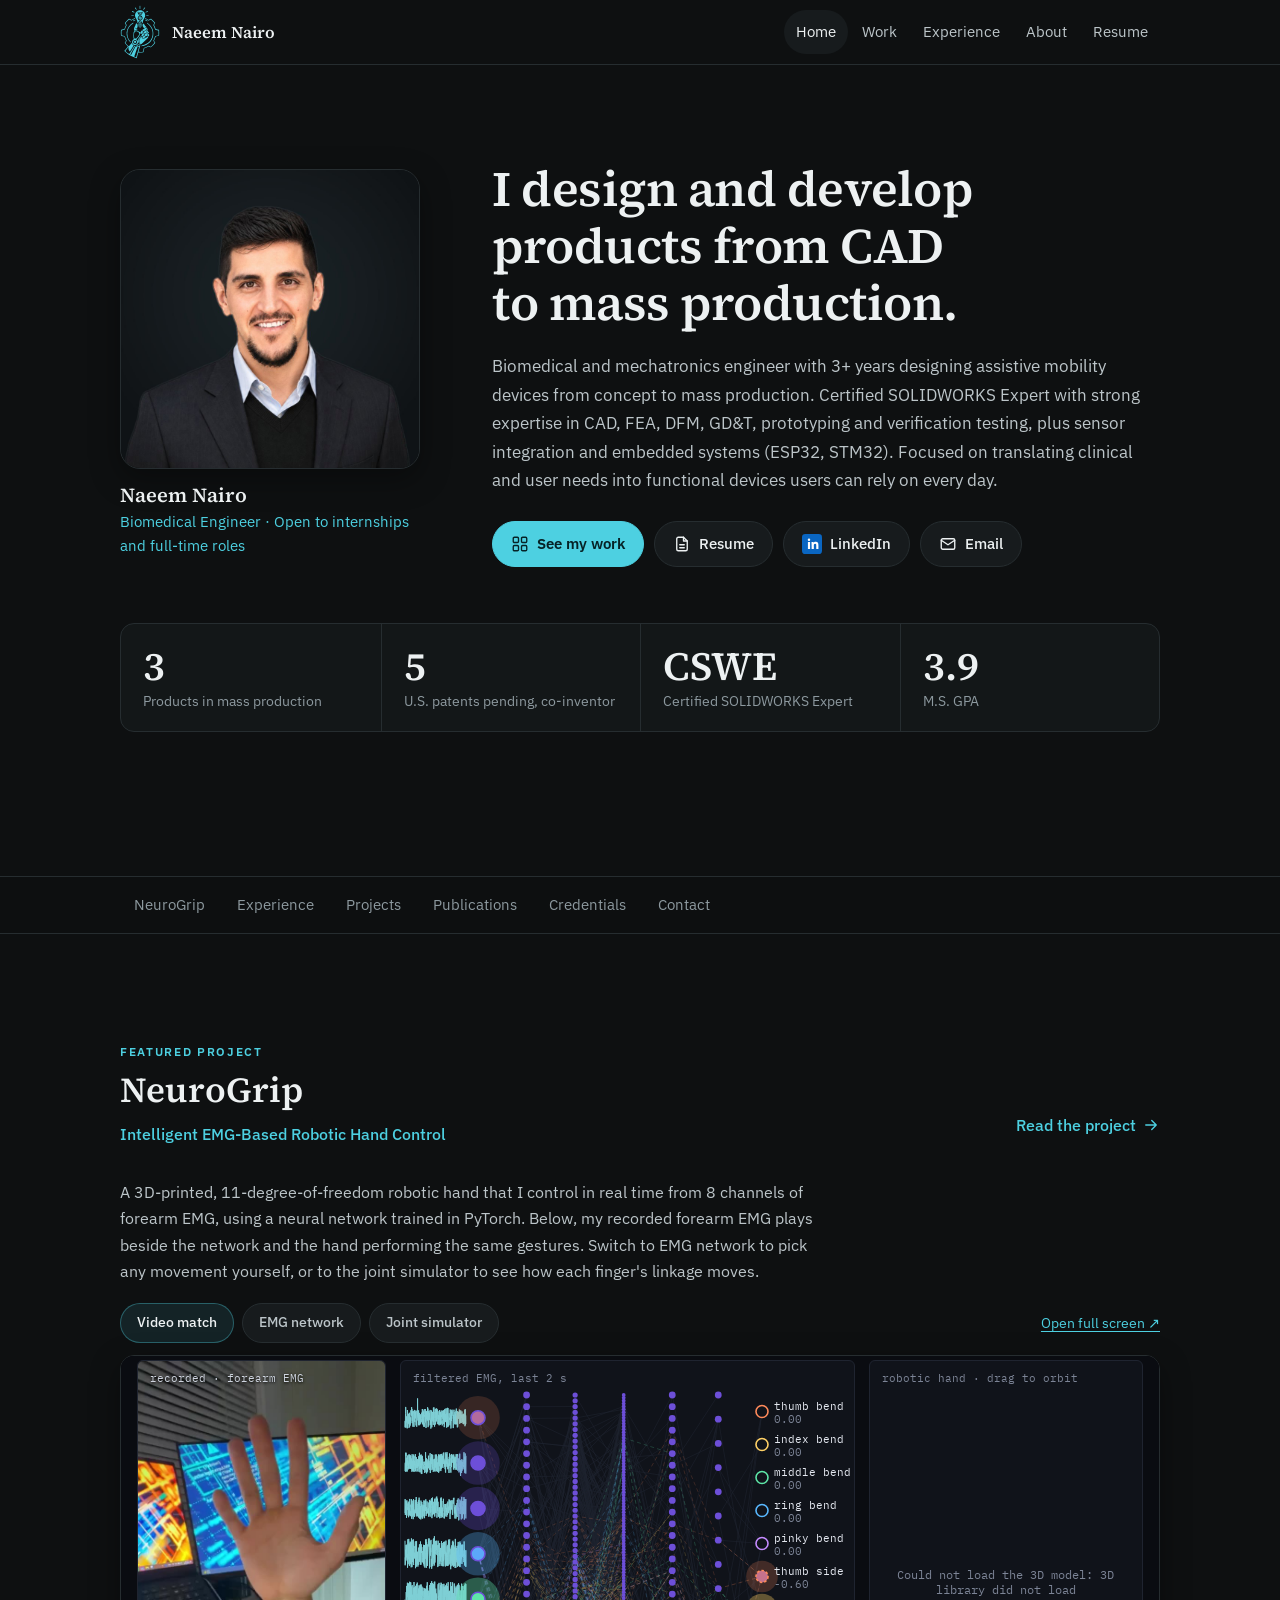
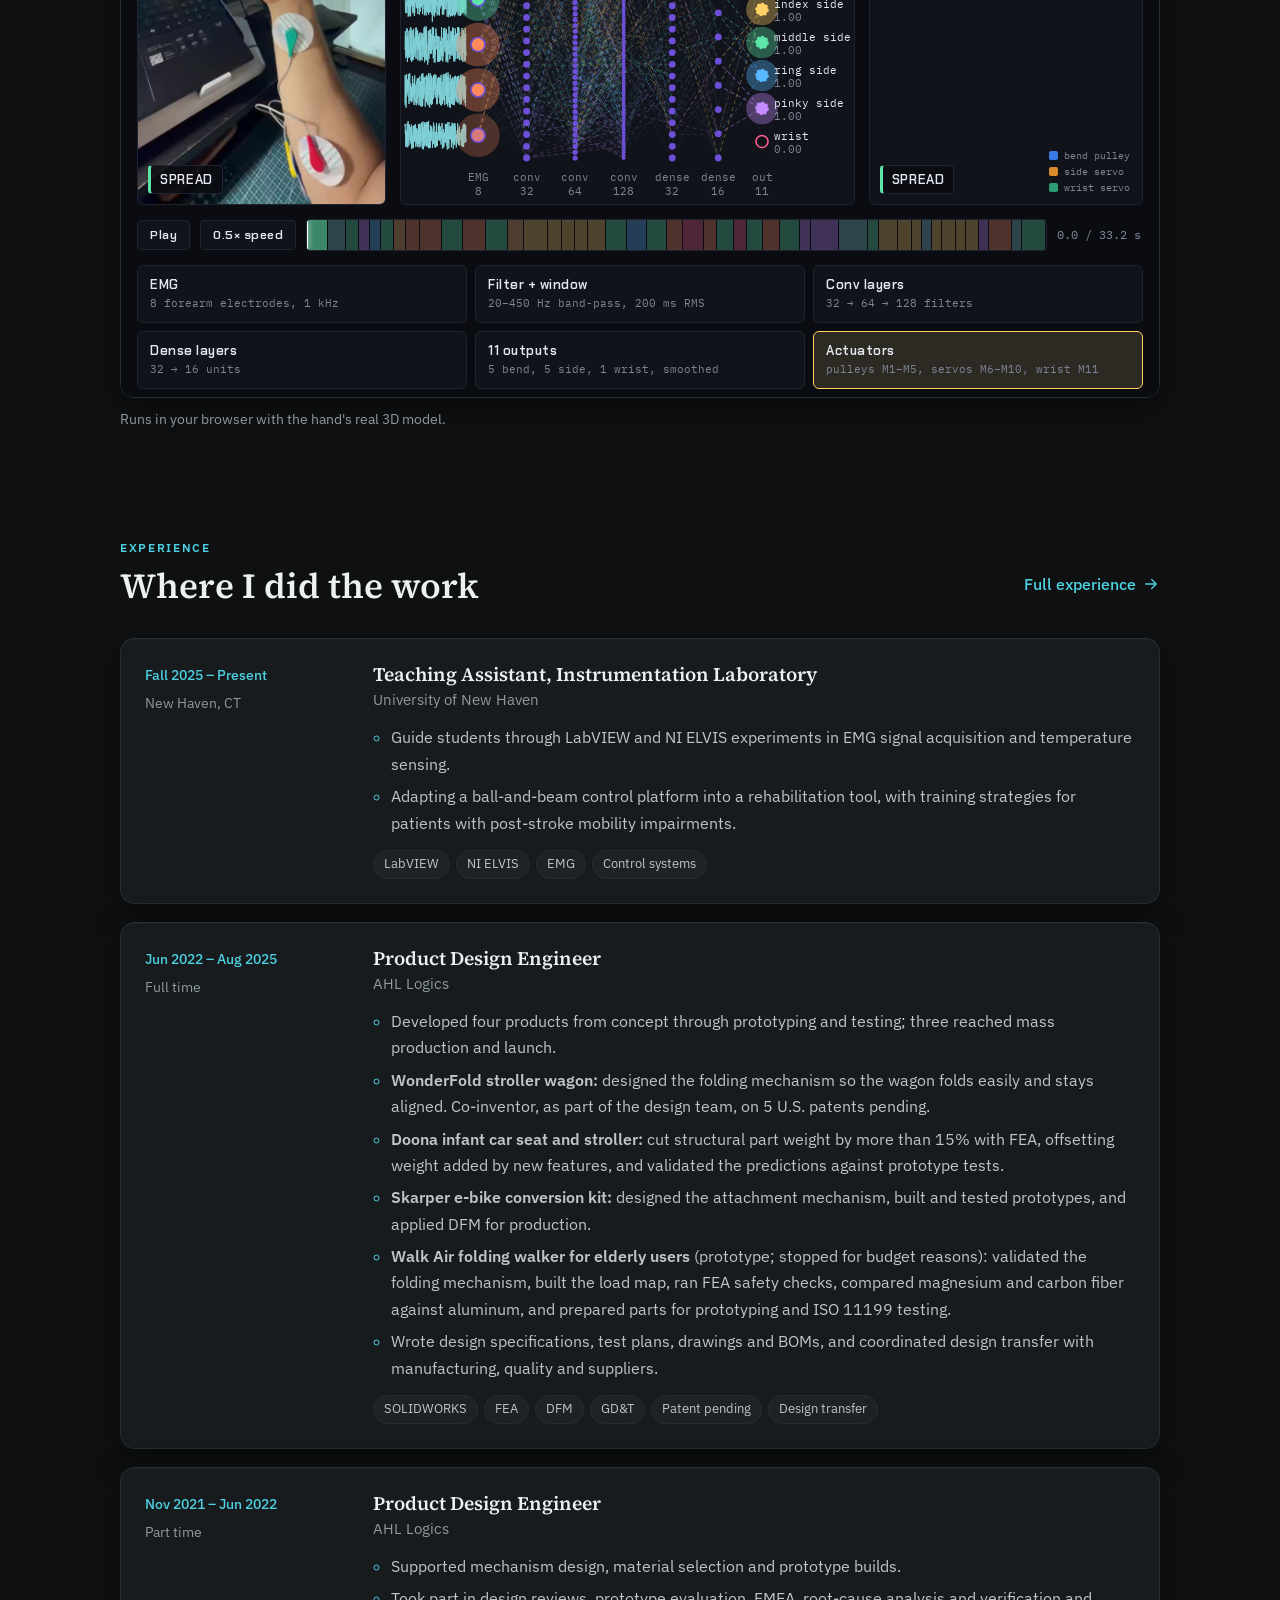
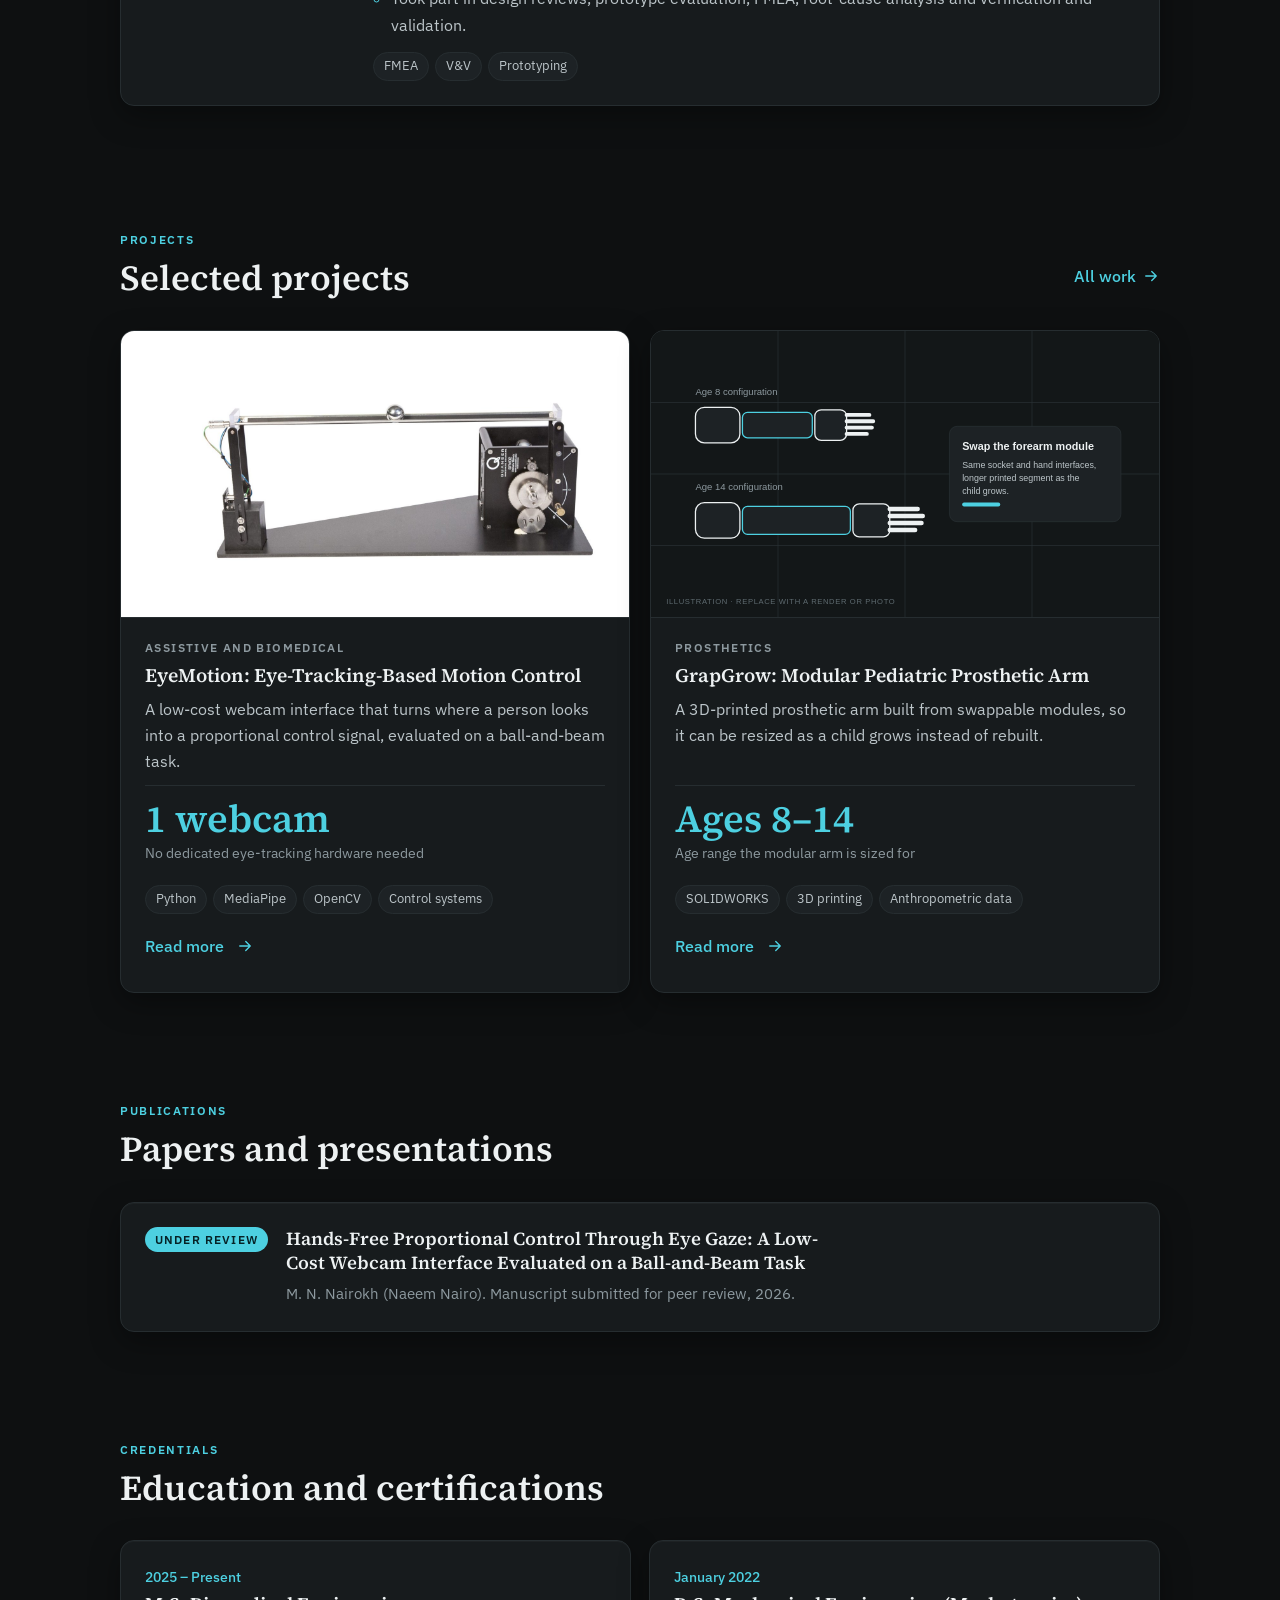
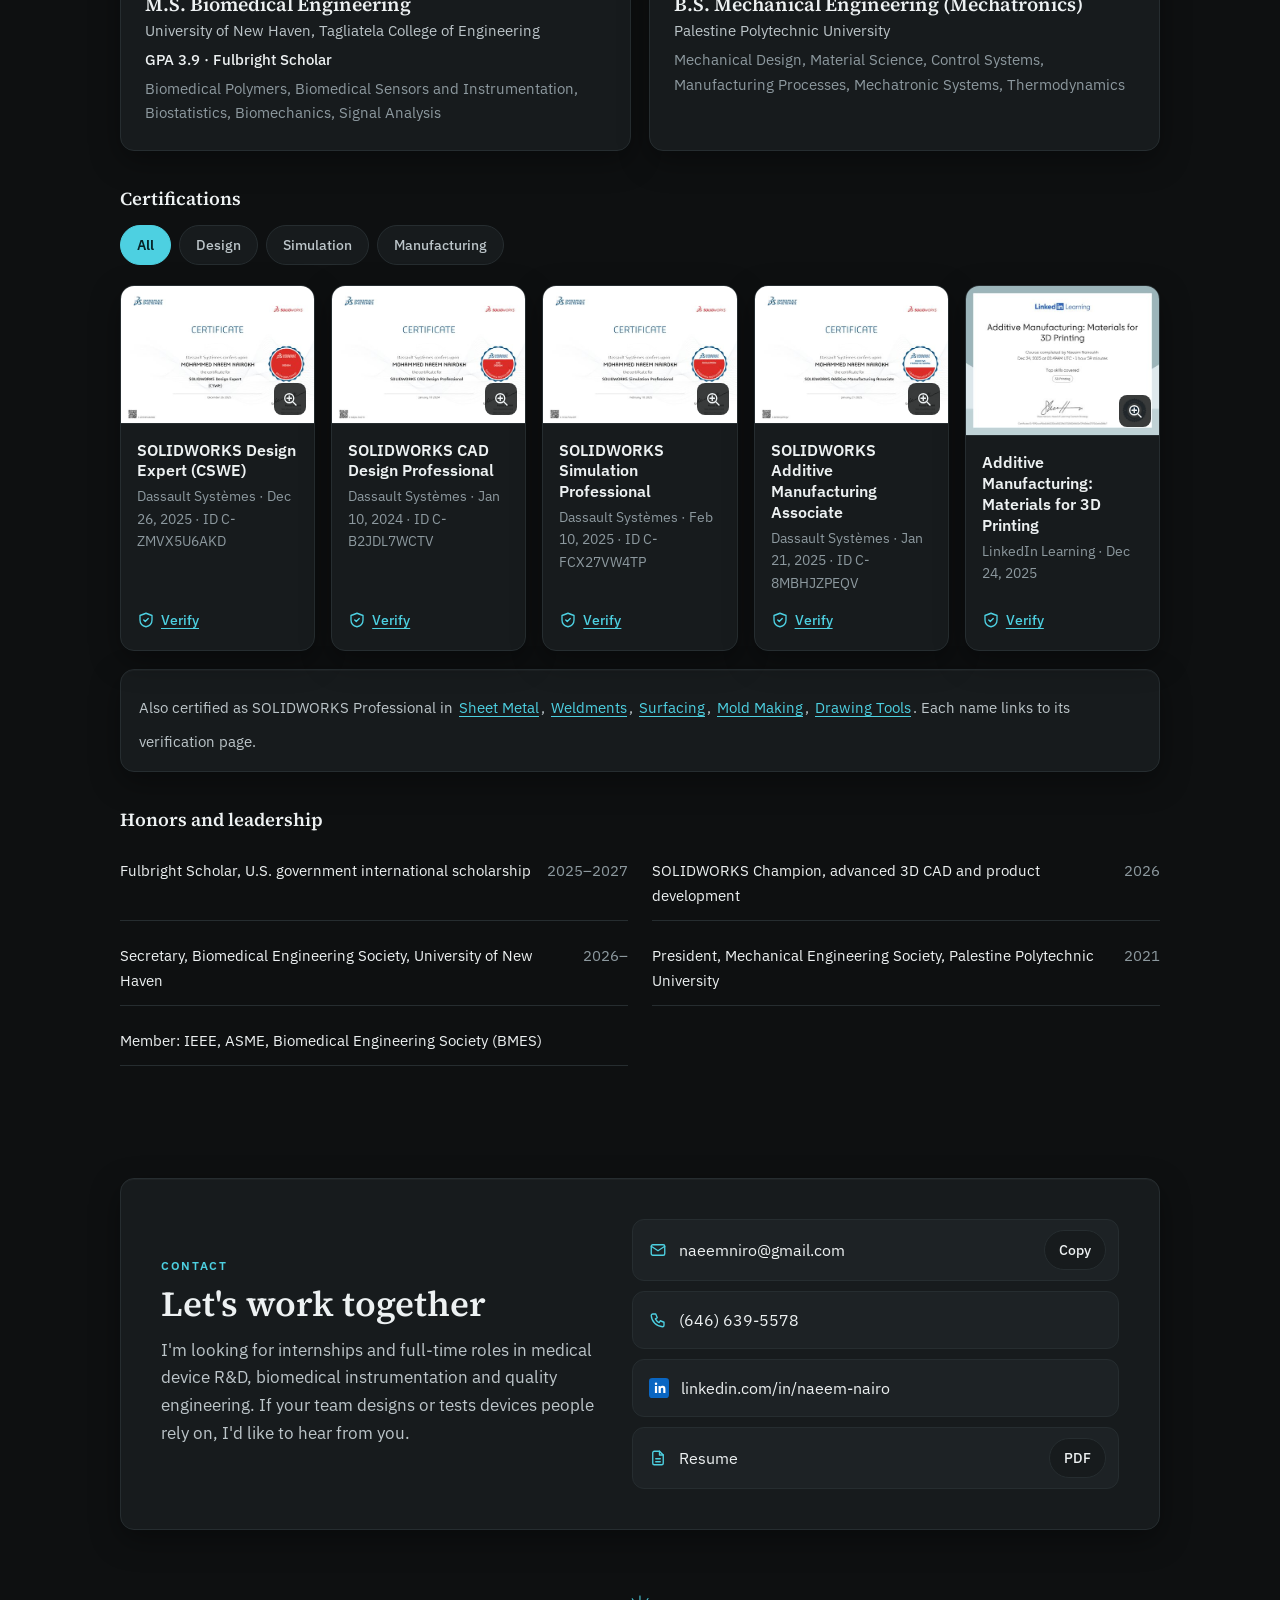
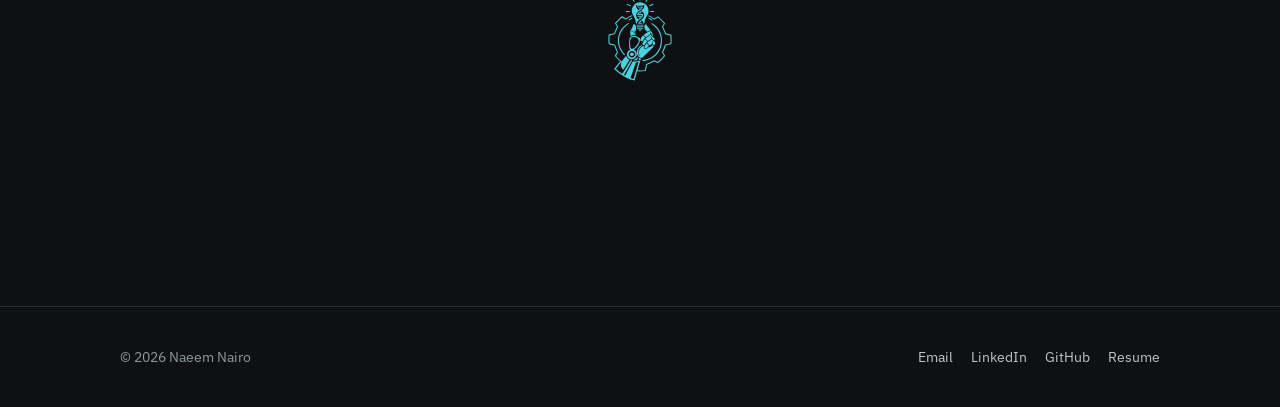
==== commit 13055707: "Remove the footer logo Co-Authored-By: Claude Opus 5.5 <noreply@anthropic.com> Claude-Session: https" ====
--- a/index.html
+++ b/index.html
@@ -251,7 +251,7 @@
   </main>
   <footer class="site-footer">
     <div class="container footer-inner">
-      <p class="footer-brand"><img class="footer-logo" src="assets/img/logo.svg" alt="" width="21" height="28"><span>© <span data-year>2026</span> Naeem Nairo</span></p>
+      <p>© <span data-year>2026</span> Naeem Nairo</p>
       <ul class="footer-links">
         <li><a href="mailto:naeemniro@gmail.com">Email</a></li>
         <li><a href="https://www.linkedin.com/in/naeem-nairo" rel="noopener">LinkedIn</a></li>
--- a/assets/css/style.css
+++ b/assets/css/style.css
@@ -253,8 +253,6 @@
 /* ---------- Footer ---------- */
 .site-footer { border-top: 1px solid var(--border); padding-block: 28px; margin-top: var(--space); font-size: .9rem; color: var(--muted); }
 .footer-inner { display: flex; flex-wrap: wrap; justify-content: space-between; gap: 12px 24px; align-items: center; }
-.footer-brand { display: flex; align-items: center; gap: 10px; margin: 0; }
-.footer-logo { height: 28px; width: auto; display: block; }
 .contact-mark { display: flex; justify-content: center; margin-top: clamp(40px, 6vw, 64px); }
 .contact-mark img { height: 88px; width: auto; display: block; }
 .footer-links { display: flex; flex-wrap: wrap; gap: 4px 18px; list-style: none; padding: 0; }
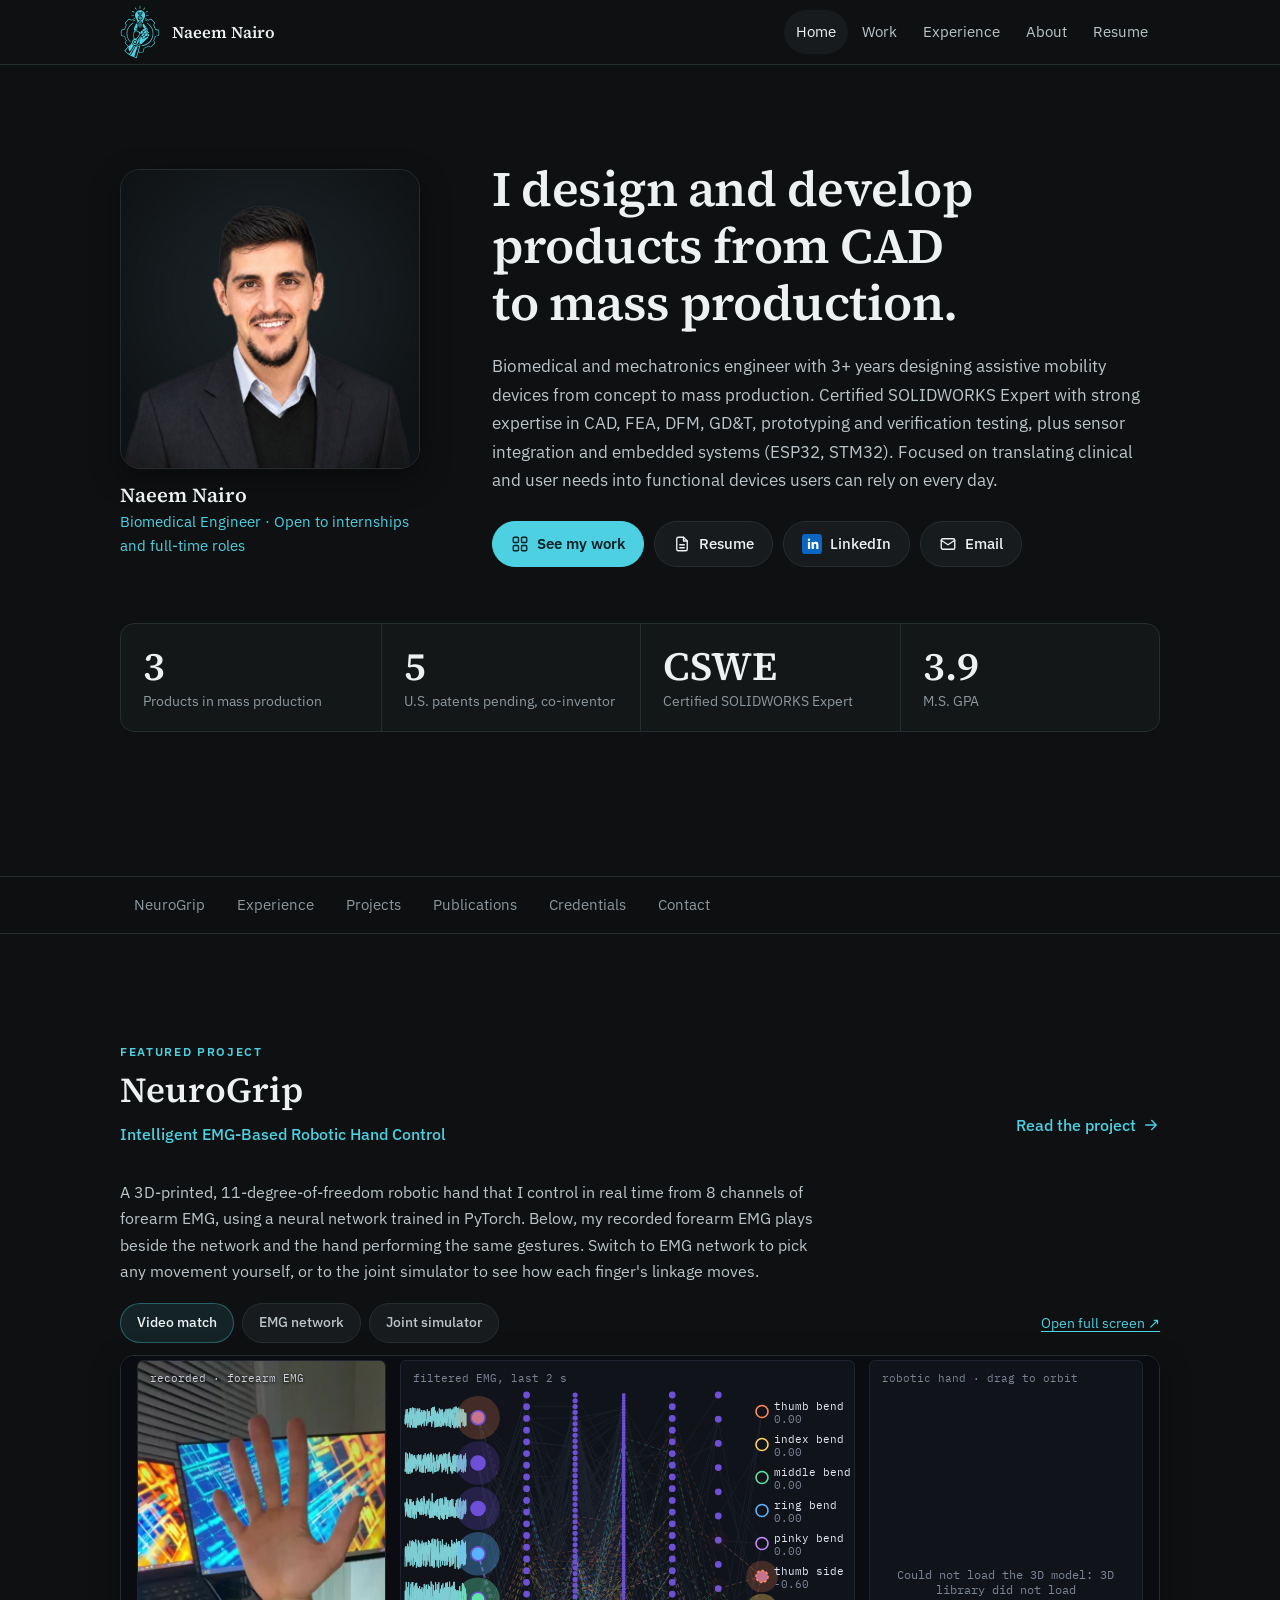
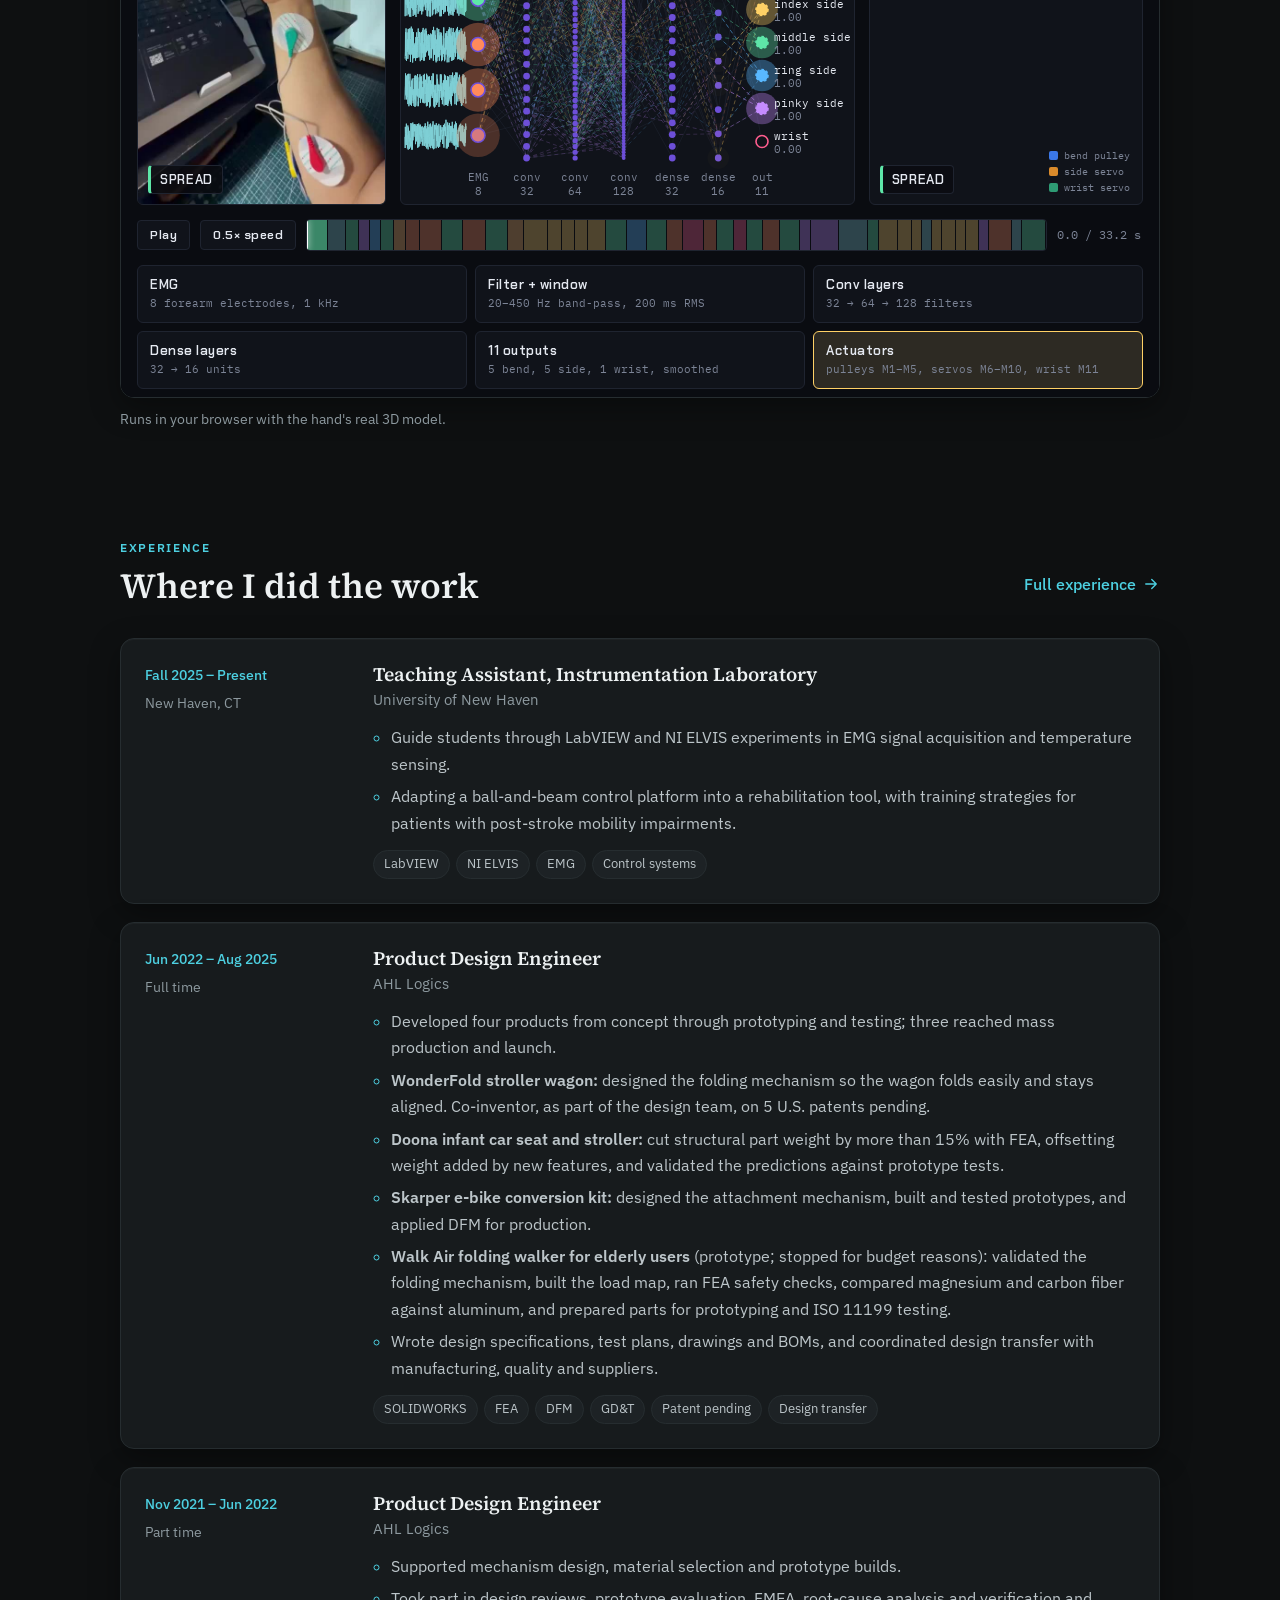
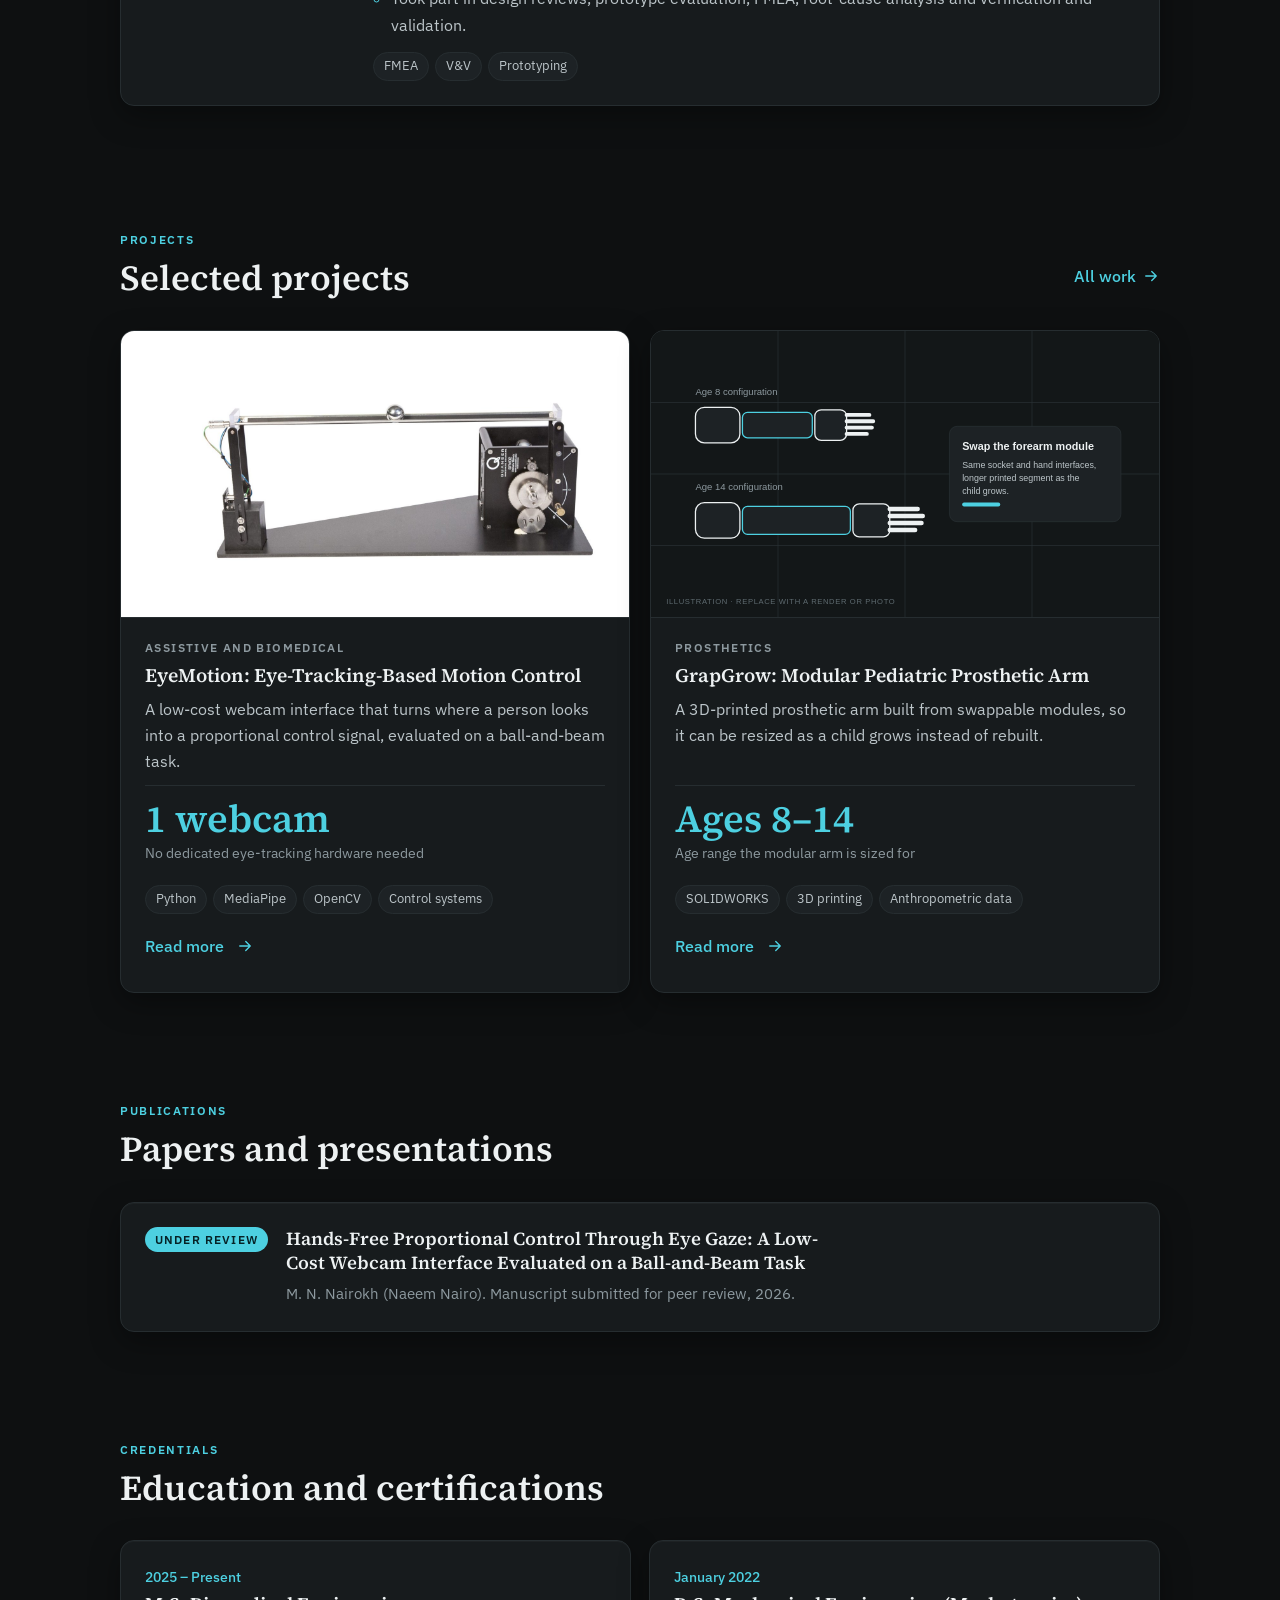
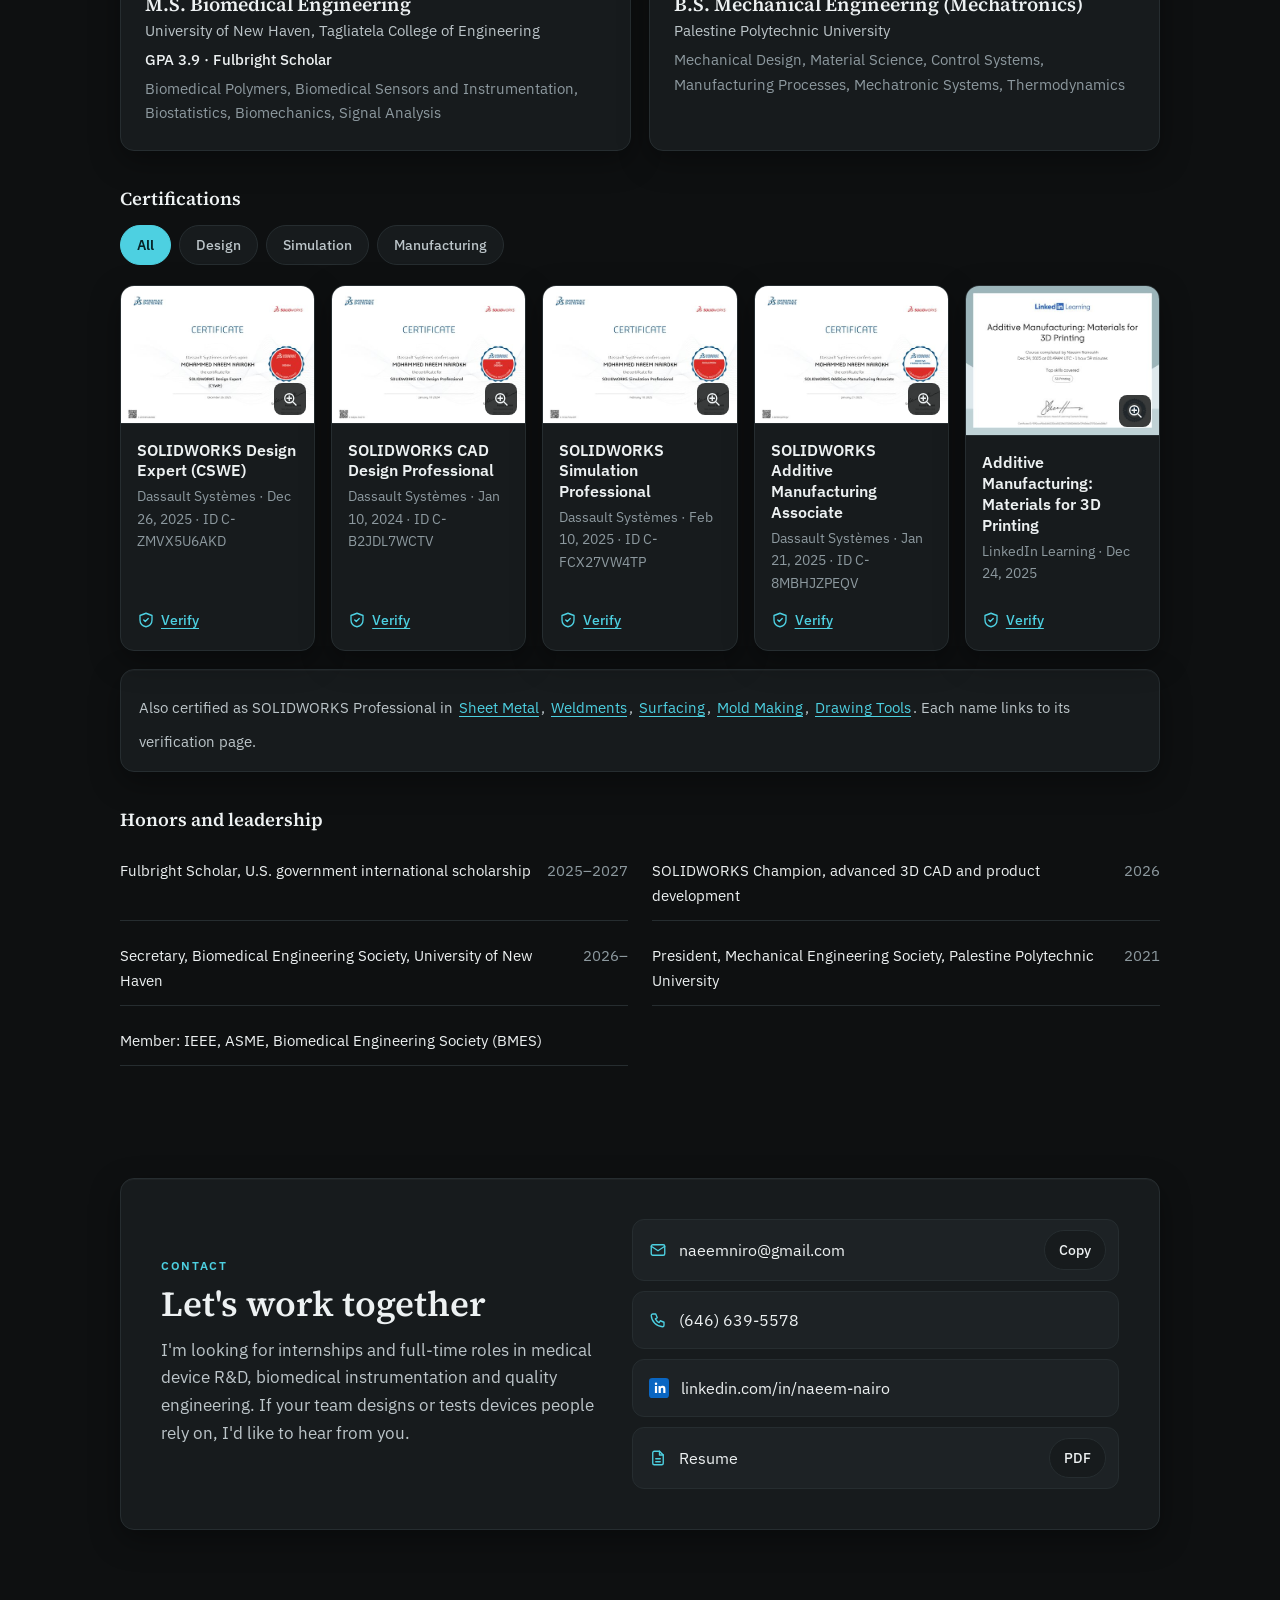
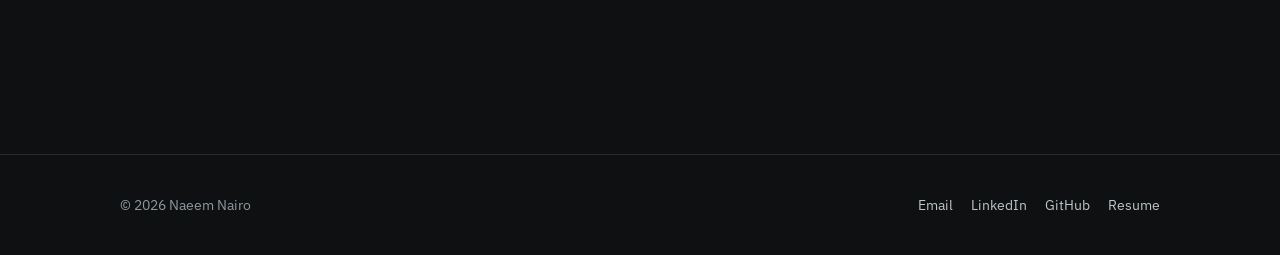
==== commit 53fb6d57: "Remove the logo below the contact box Co-Authored-By: Claude Opus 5.5 <noreply@anthropic.com> Claude" ====
--- a/index.html
+++ b/index.html
@@ -245,7 +245,6 @@
             <li class="contact-row"><svg class="icon" viewBox="0 0 24 24" aria-hidden="true"><path d="M14 3H7a2 2 0 0 0-2 2v14a2 2 0 0 0 2 2h10a2 2 0 0 0 2-2V8z"/><path d="M14 3v5h5M9 13h6M9 17h6"/></svg><a class="value" href="resume.html">Resume</a><a class="btn btn-sm" href="assets/Naeem-Nairo-Resume.pdf">PDF</a></li>
           </ul>
         </div>
-        <div class="contact-mark"><img src="assets/img/logo.svg" alt="" width="66" height="88"></div>
       </div>
     </section>
   </main>
--- a/assets/css/style.css
+++ b/assets/css/style.css
@@ -253,8 +253,6 @@
 /* ---------- Footer ---------- */
 .site-footer { border-top: 1px solid var(--border); padding-block: 28px; margin-top: var(--space); font-size: .9rem; color: var(--muted); }
 .footer-inner { display: flex; flex-wrap: wrap; justify-content: space-between; gap: 12px 24px; align-items: center; }
-.contact-mark { display: flex; justify-content: center; margin-top: clamp(40px, 6vw, 64px); }
-.contact-mark img { height: 88px; width: auto; display: block; }
 .footer-links { display: flex; flex-wrap: wrap; gap: 4px 18px; list-style: none; padding: 0; }
 .footer-links a { color: var(--text); text-decoration: none; display: inline-flex; align-items: center; min-height: 44px; }
 .footer-links a:hover { color: var(--accent); }
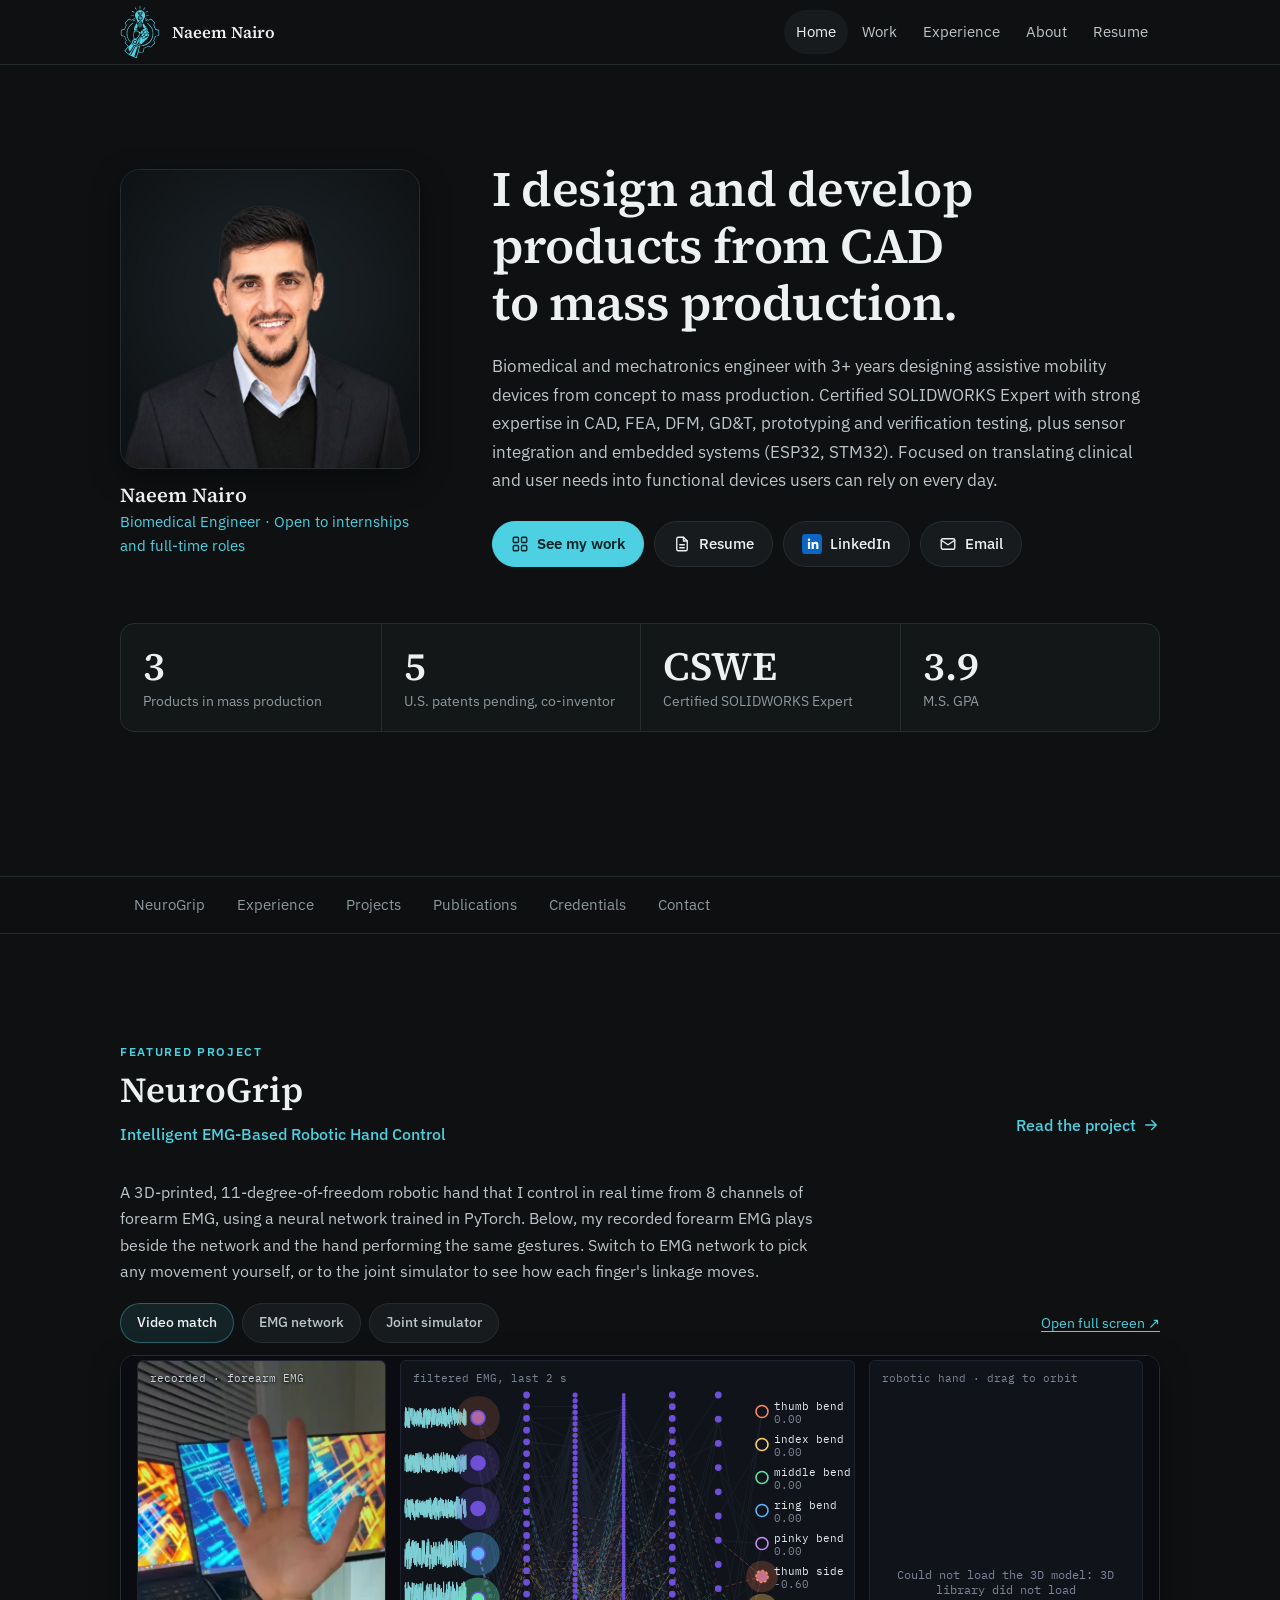
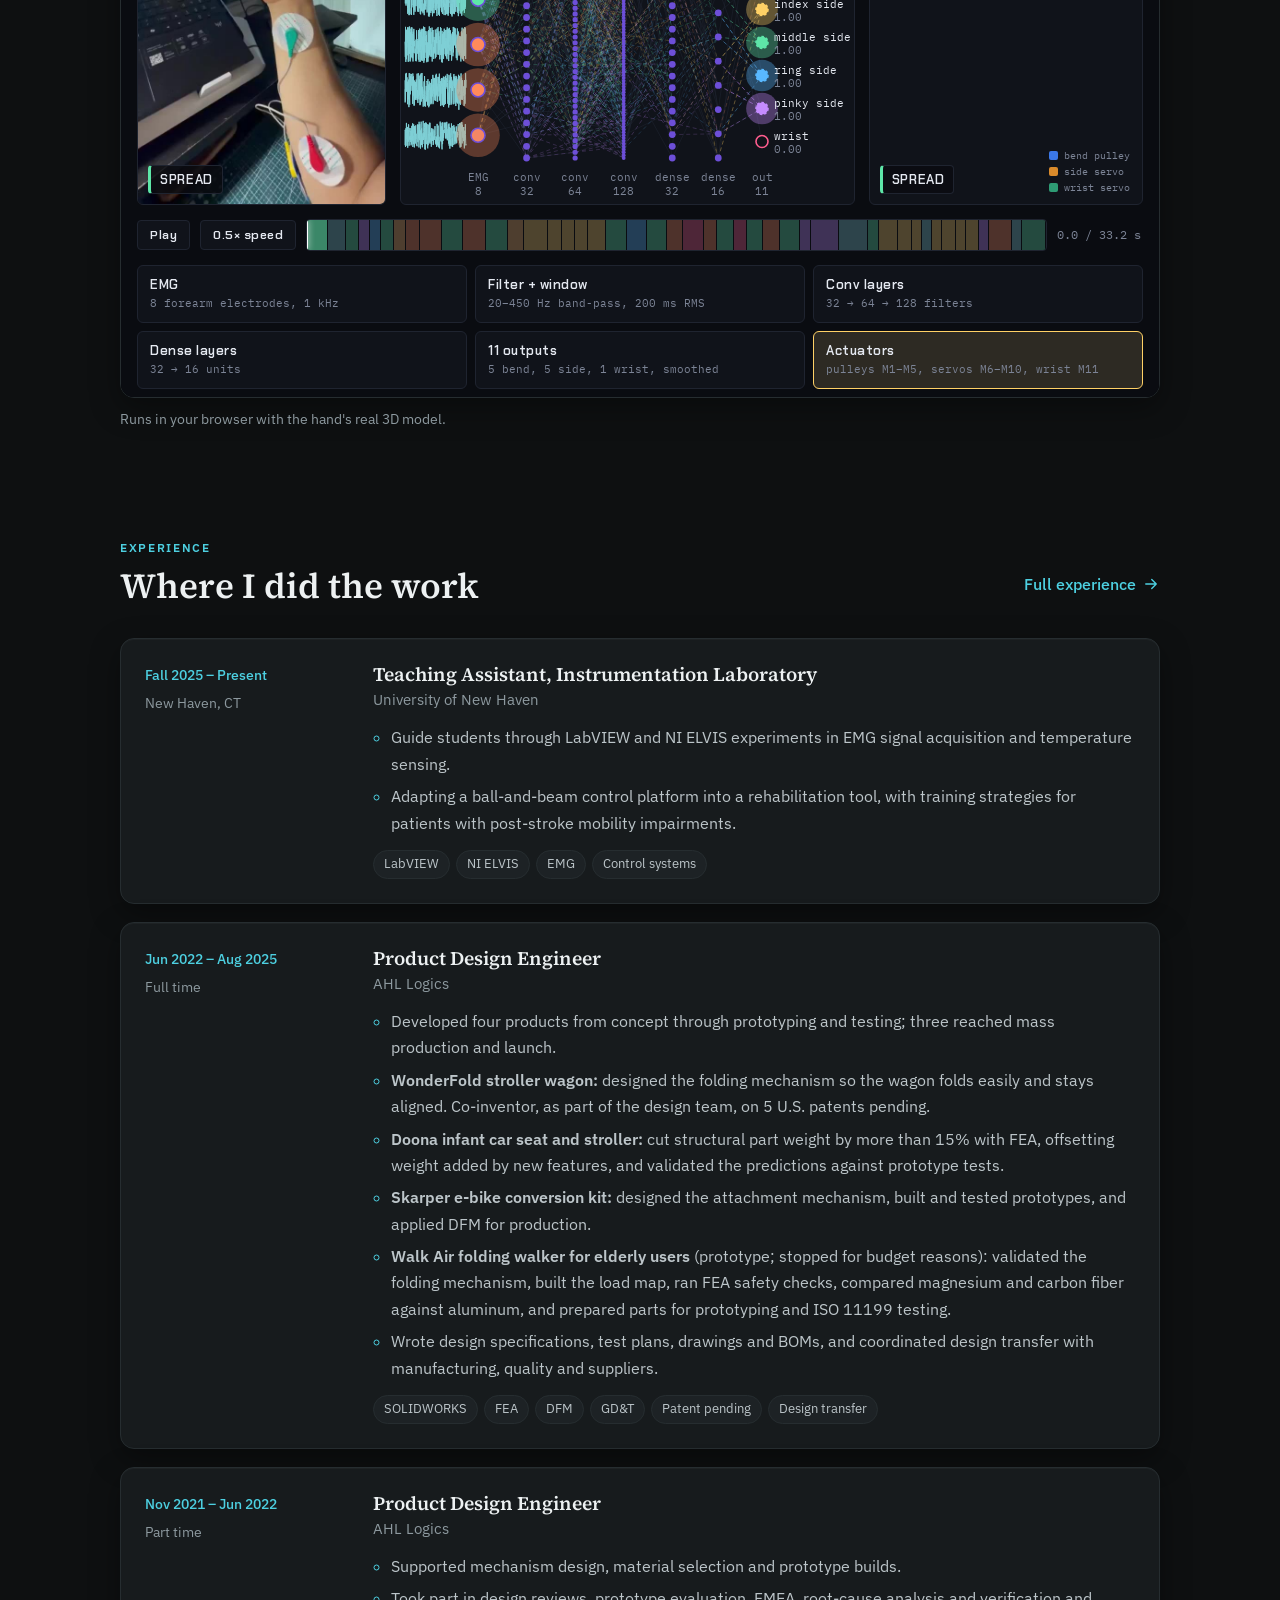
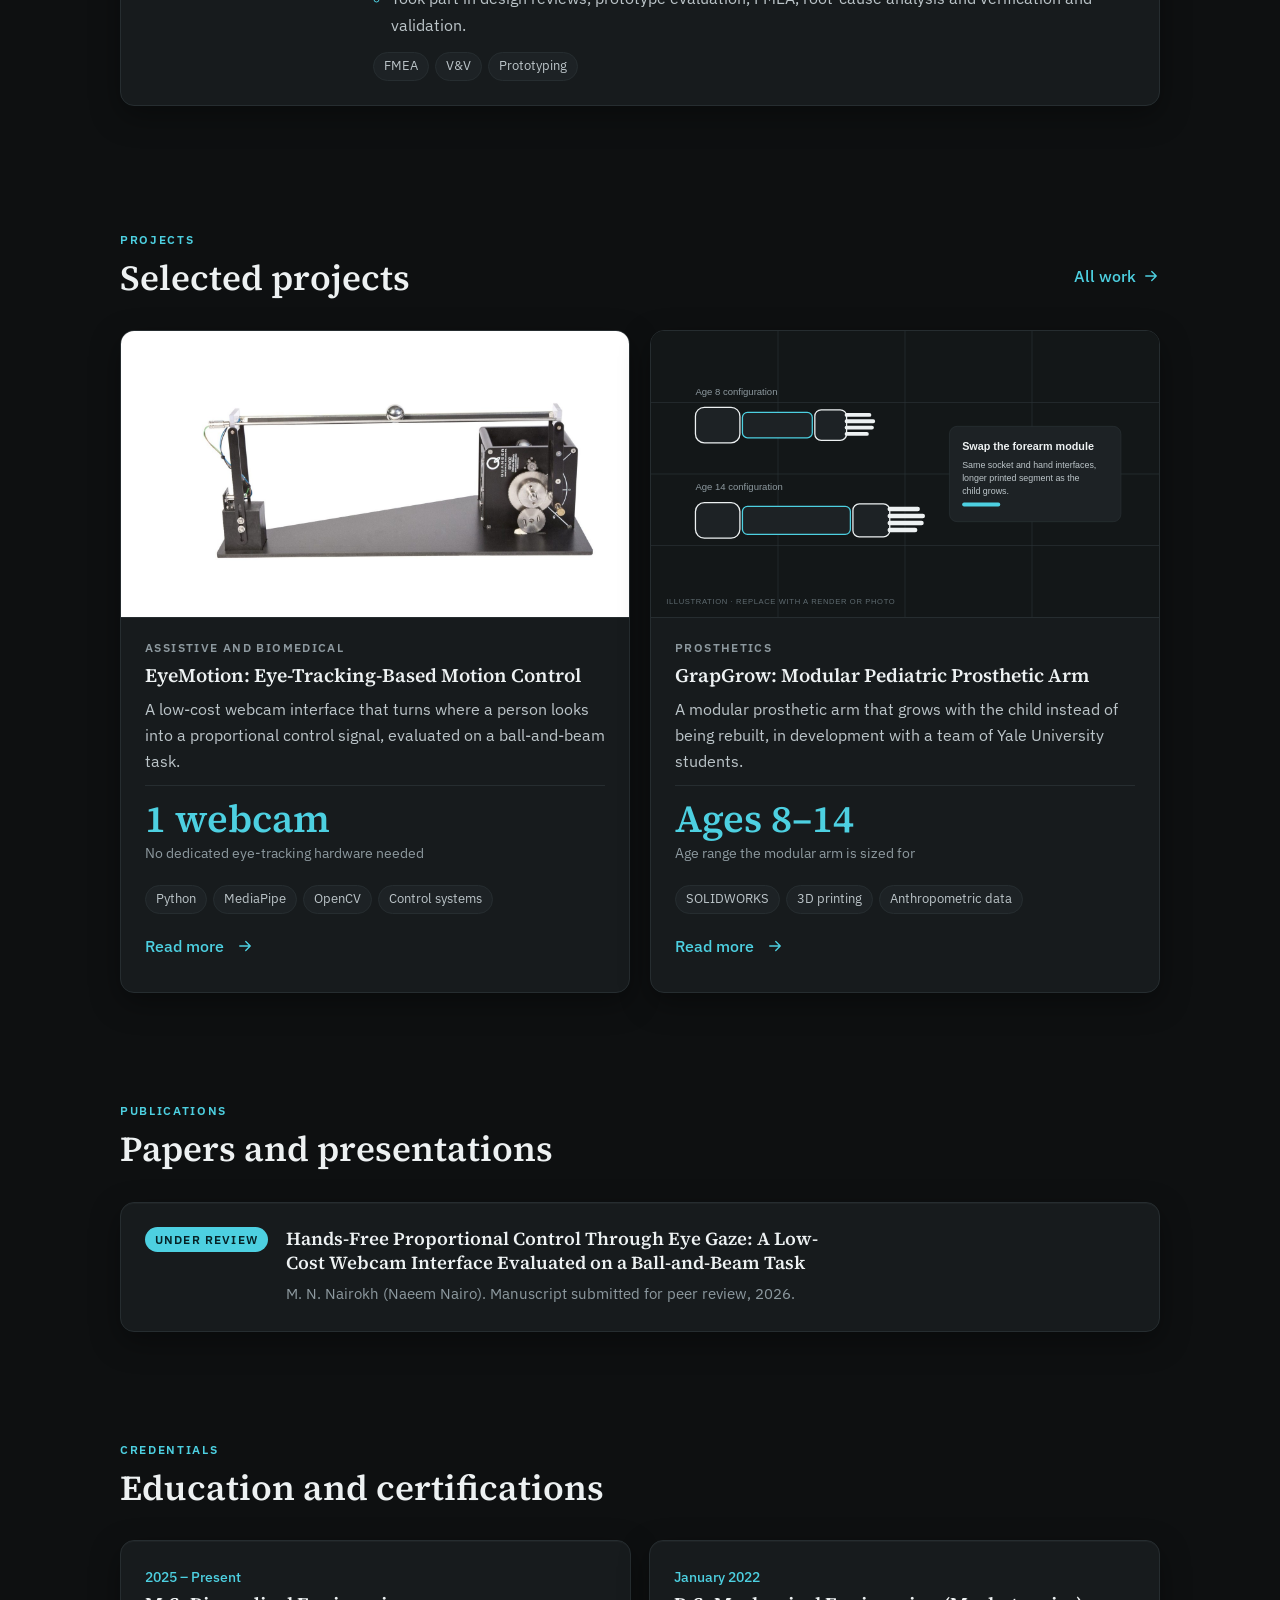
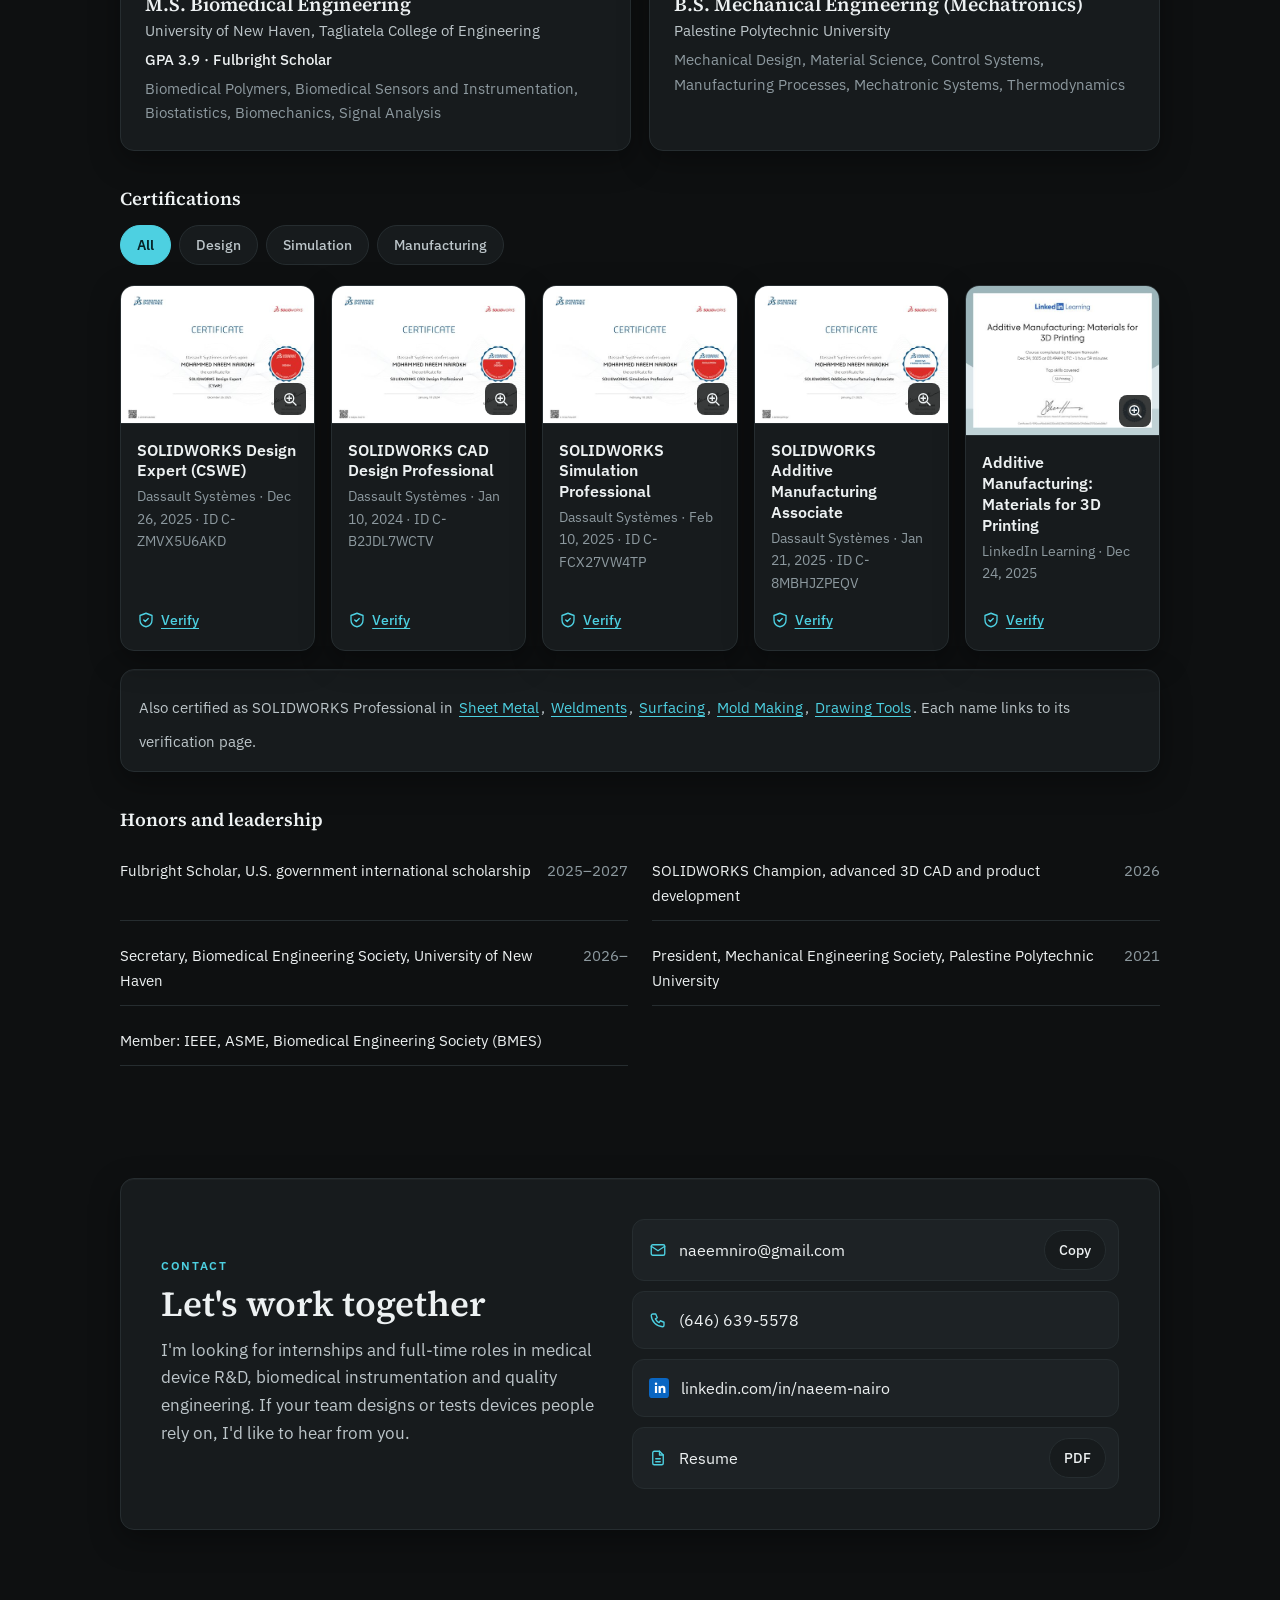
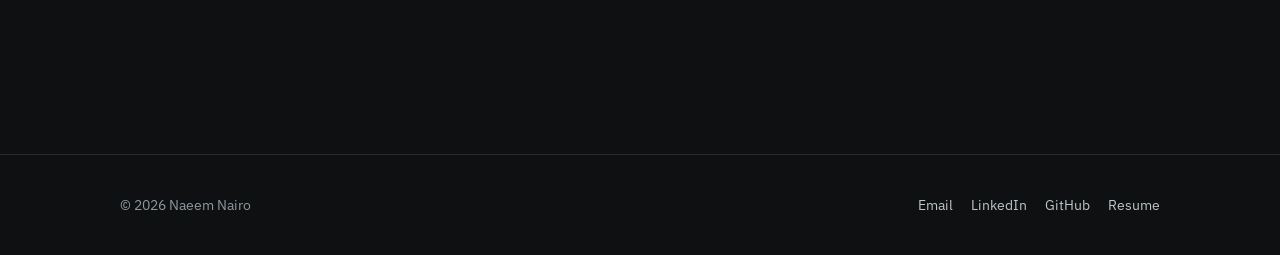
==== commit 4ad3569c: "Update GrapGrow with the Yale collaboration, challenges and photos GrapGrow page now covers the Fall" ====
--- a/index.html
+++ b/index.html
@@ -145,7 +145,7 @@
             <div class="project-body">
               <p class="project-cat">Prosthetics</p>
               <h3>GrapGrow: Modular Pediatric Prosthetic Arm</h3>
-              <p>A 3D-printed prosthetic arm built from swappable modules, so it can be resized as a child grows instead of rebuilt.</p>
+              <p>A modular prosthetic arm that grows with the child instead of being rebuilt, in development with a team of Yale University students.</p>
               <div class="big-fact"><strong>Ages 8–14</strong><span>Age range the modular arm is sized for</span></div>
               <ul class="tags" aria-label="Tools"><li>SOLIDWORKS</li><li>3D printing</li><li>Anthropometric data</li></ul>
               <a class="link-more" href="projects/grapgrow.html">Read more<span class="sr-only"> about GrapGrow: Modular Pediatric Prosthetic Arm</span> <svg class="icon" viewBox="0 0 24 24" aria-hidden="true"><path d="M5 12h14M13 6l6 6-6 6"/></svg></a>
--- a/assets/css/style.css
+++ b/assets/css/style.css
@@ -239,6 +239,7 @@
 .figure-grid { display: grid; grid-template-columns: 1fr 1fr; gap: 16px; align-items: start; }
 .figure-grid .figure { margin: 0; }
 .figure-grid .figure img { width: 100%; border-radius: 8px; }
+.gg-photos img { aspect-ratio: 4 / 3; object-fit: cover; object-position: center 35%; }
 @media (max-width: 700px) { .figure-grid { grid-template-columns: 1fr; } }
 .note { padding: 14px 16px; border-left: 3px solid var(--accent); background: var(--accent-soft); border-radius: 0 10px 10px 0; font-size: .95rem; color: var(--ink); }
 .back { display: inline-flex; align-items: center; gap: 6px; min-height: 44px; text-decoration: none; font-weight: 500; }
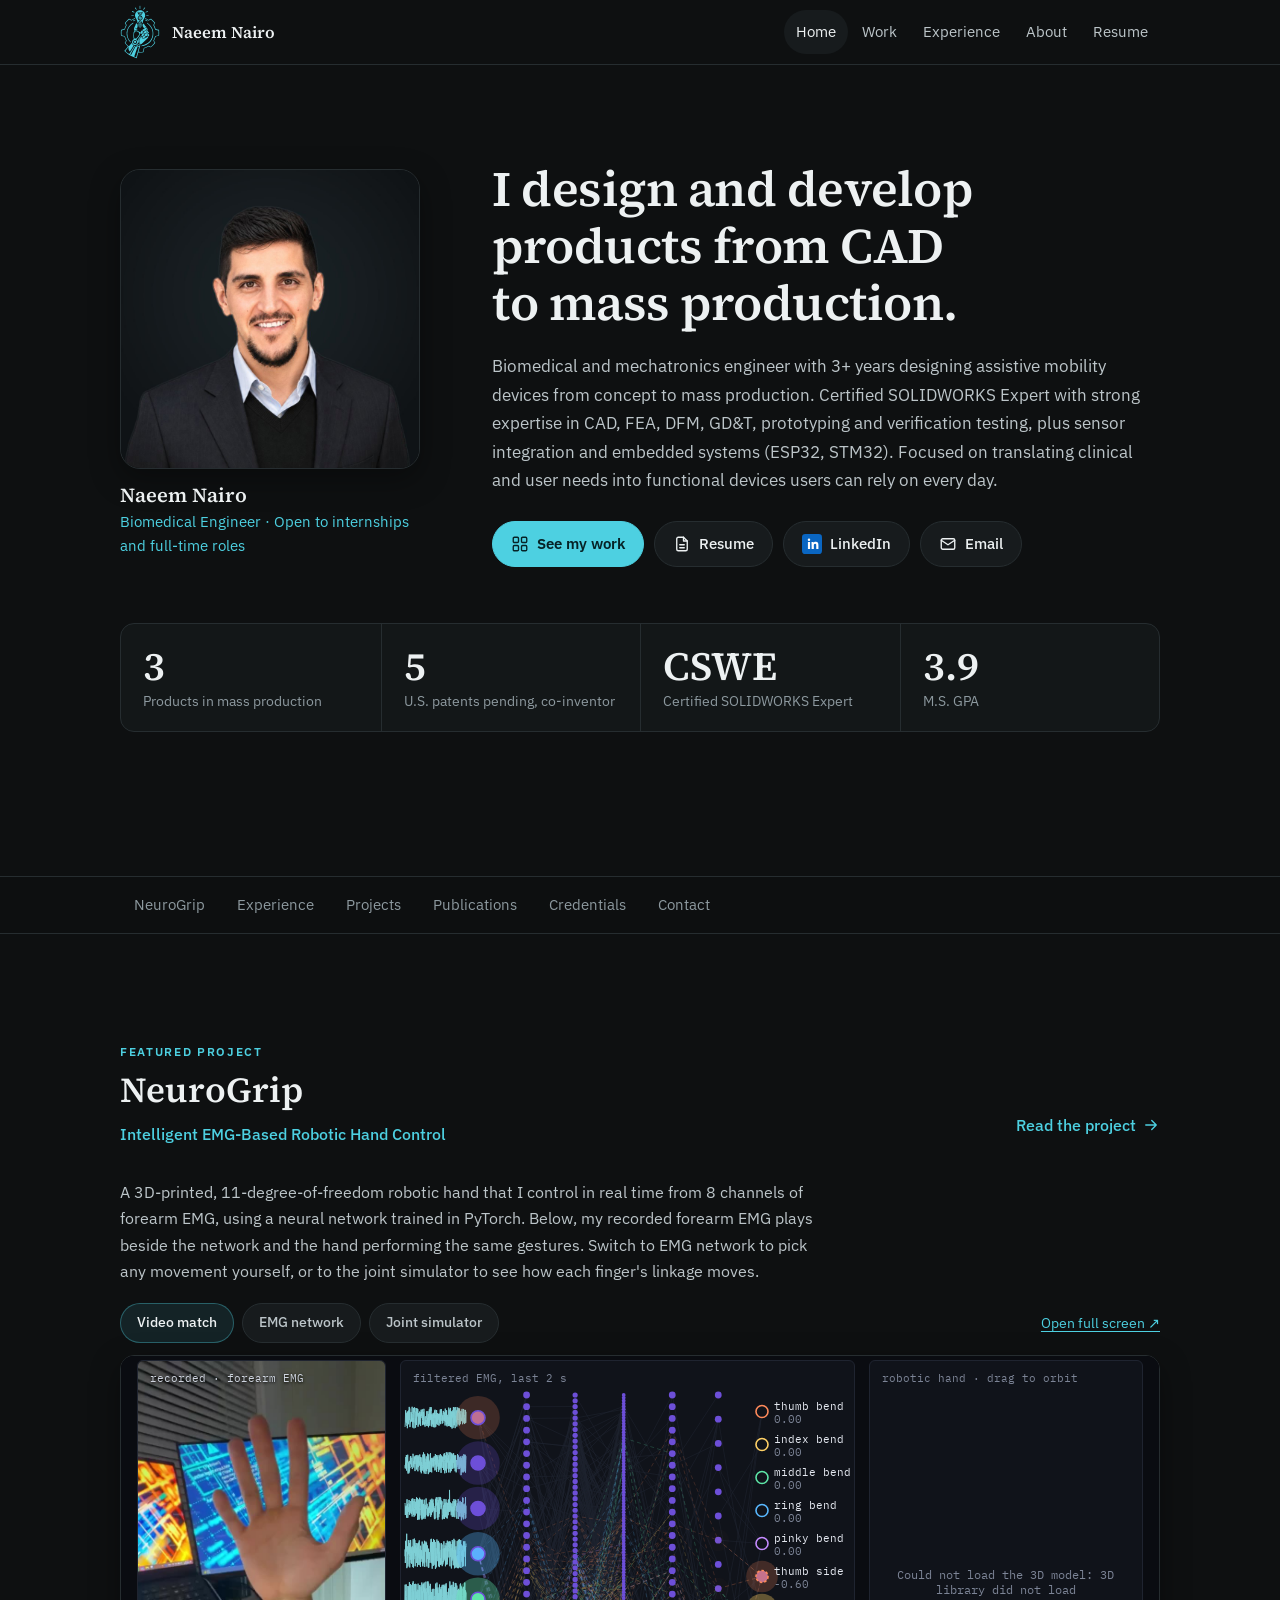
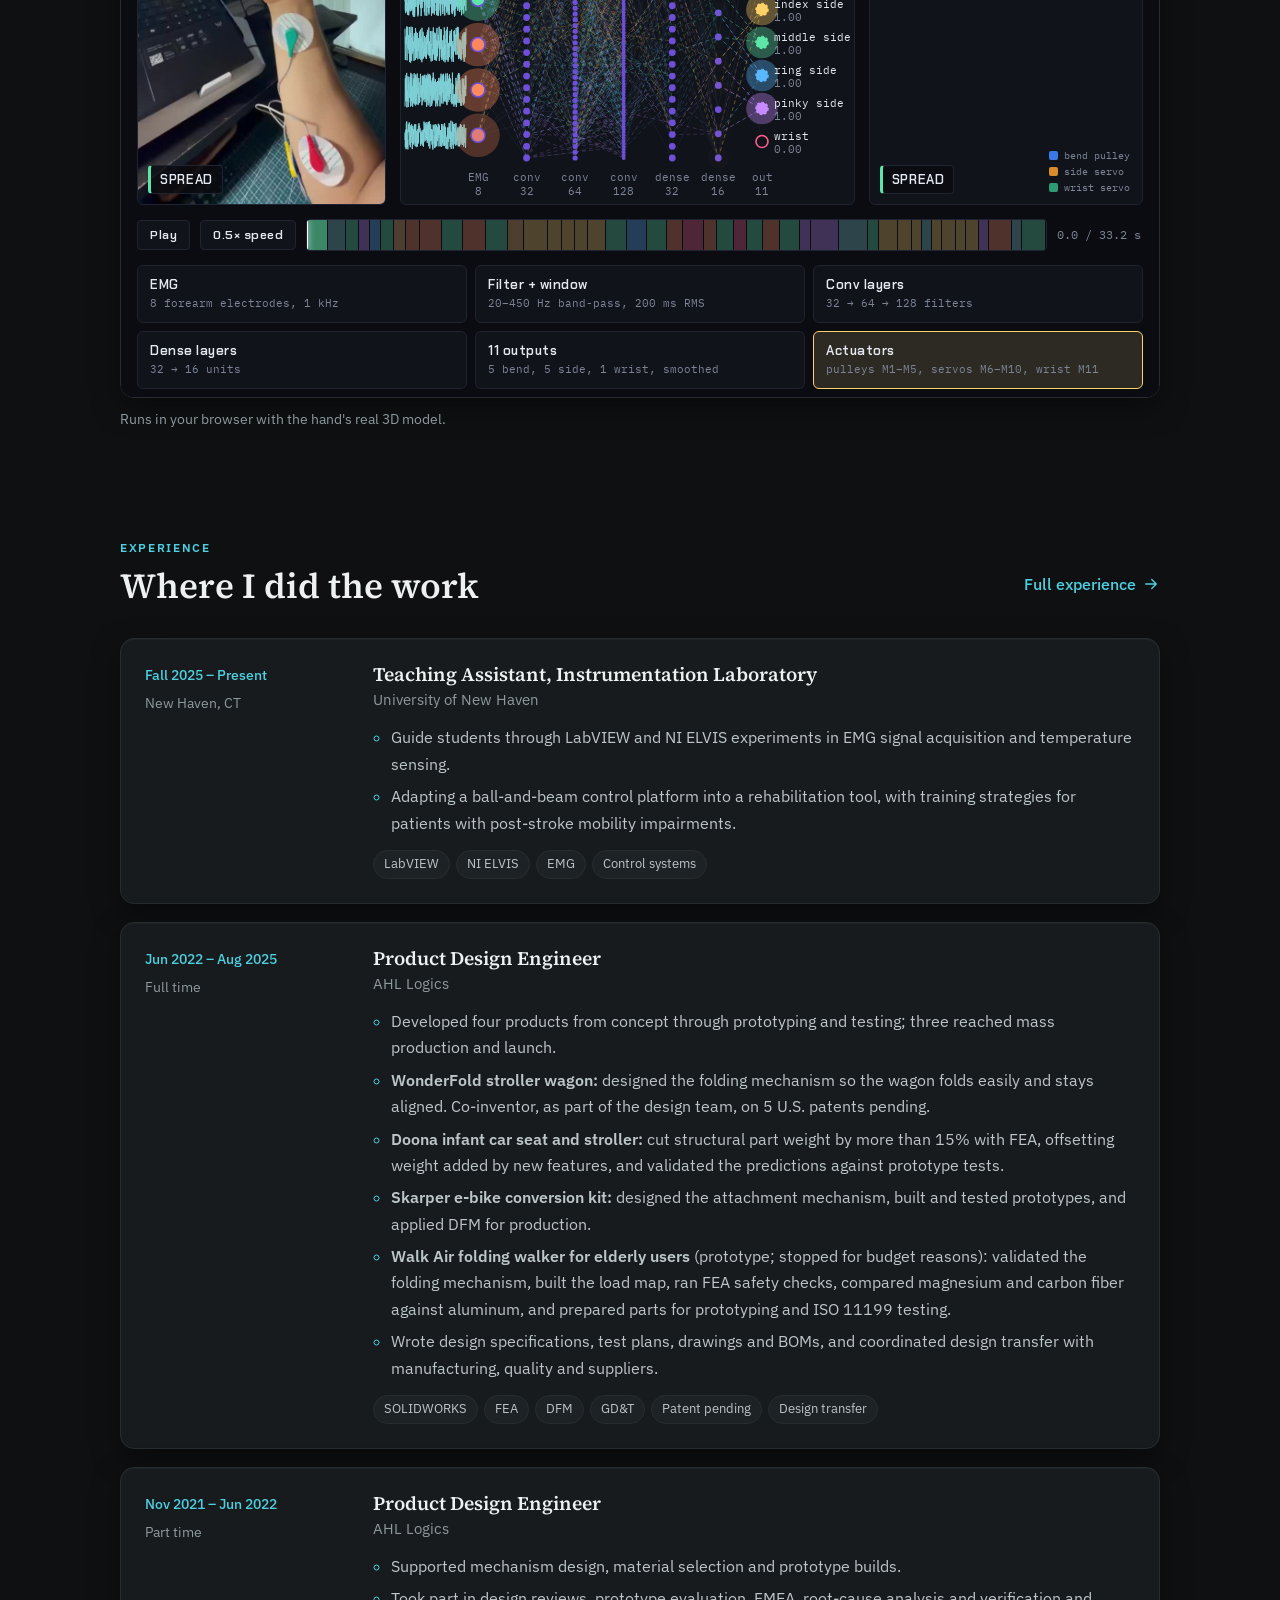
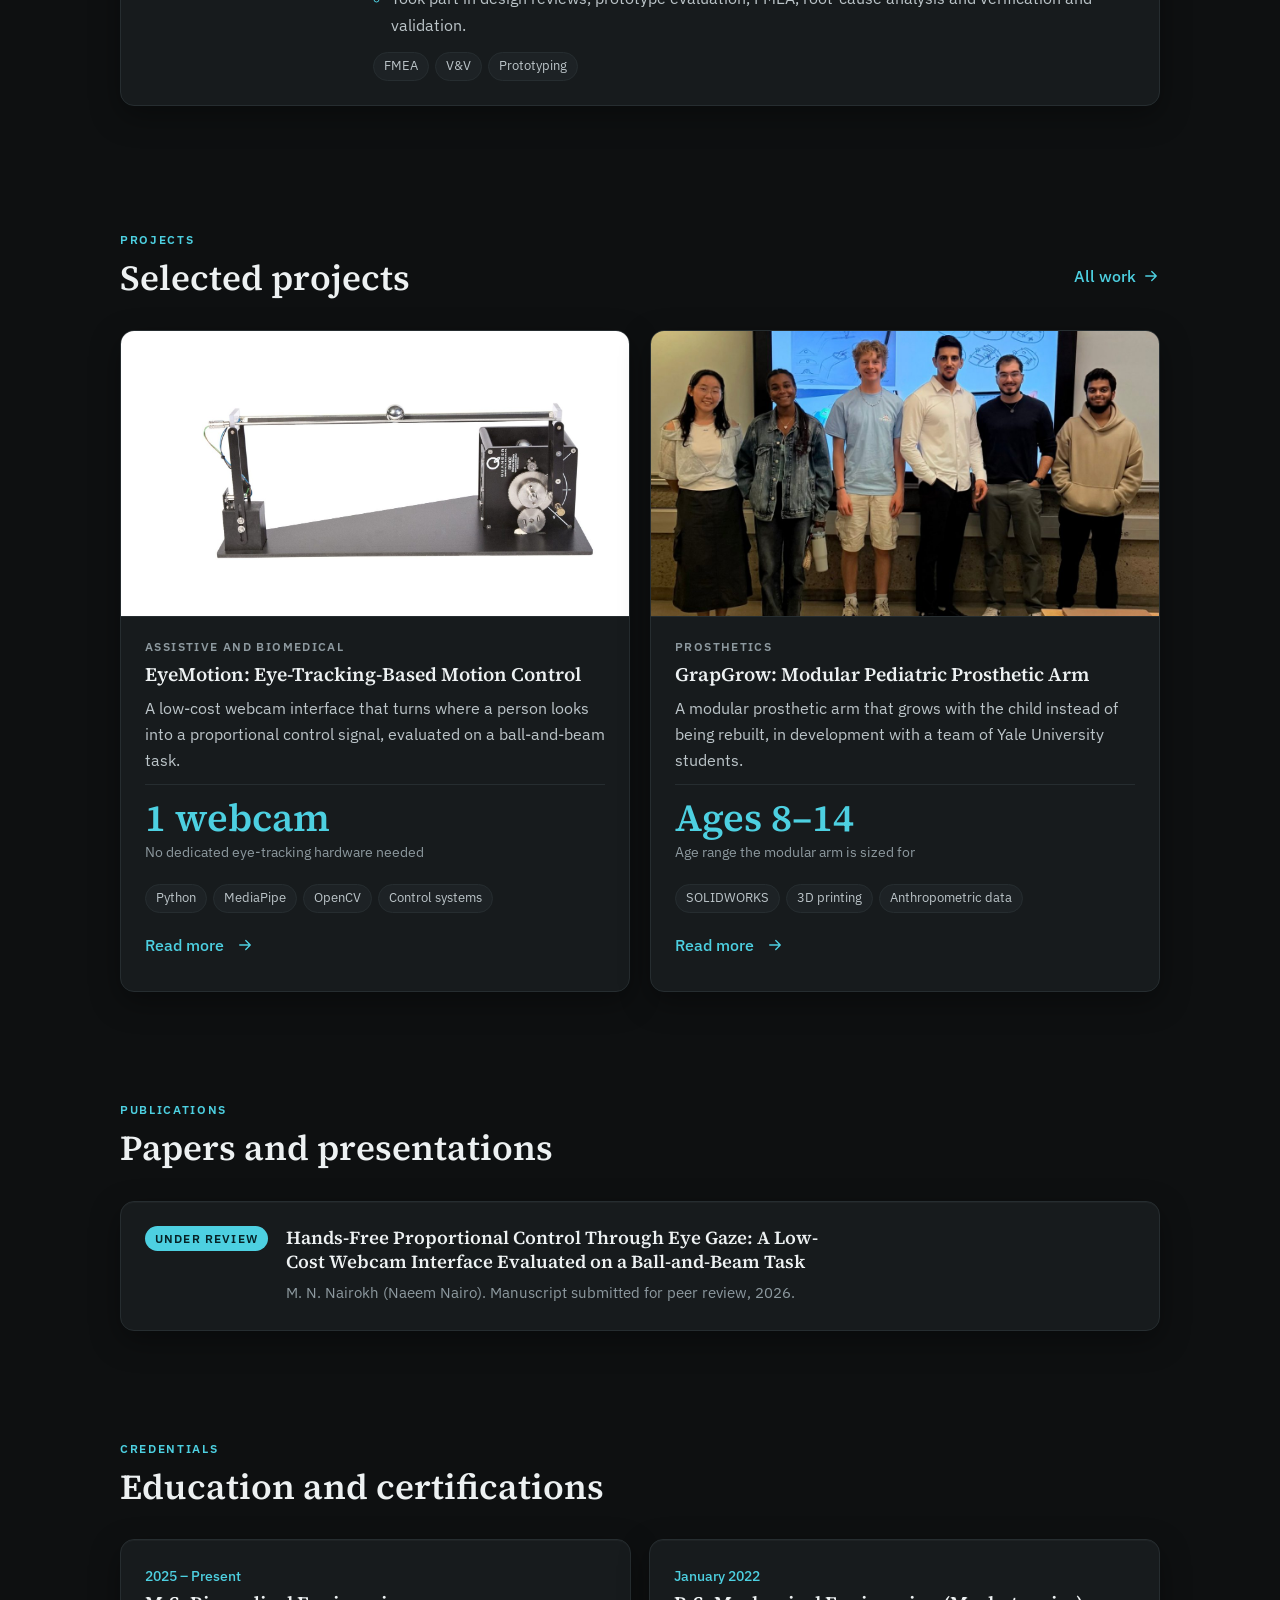
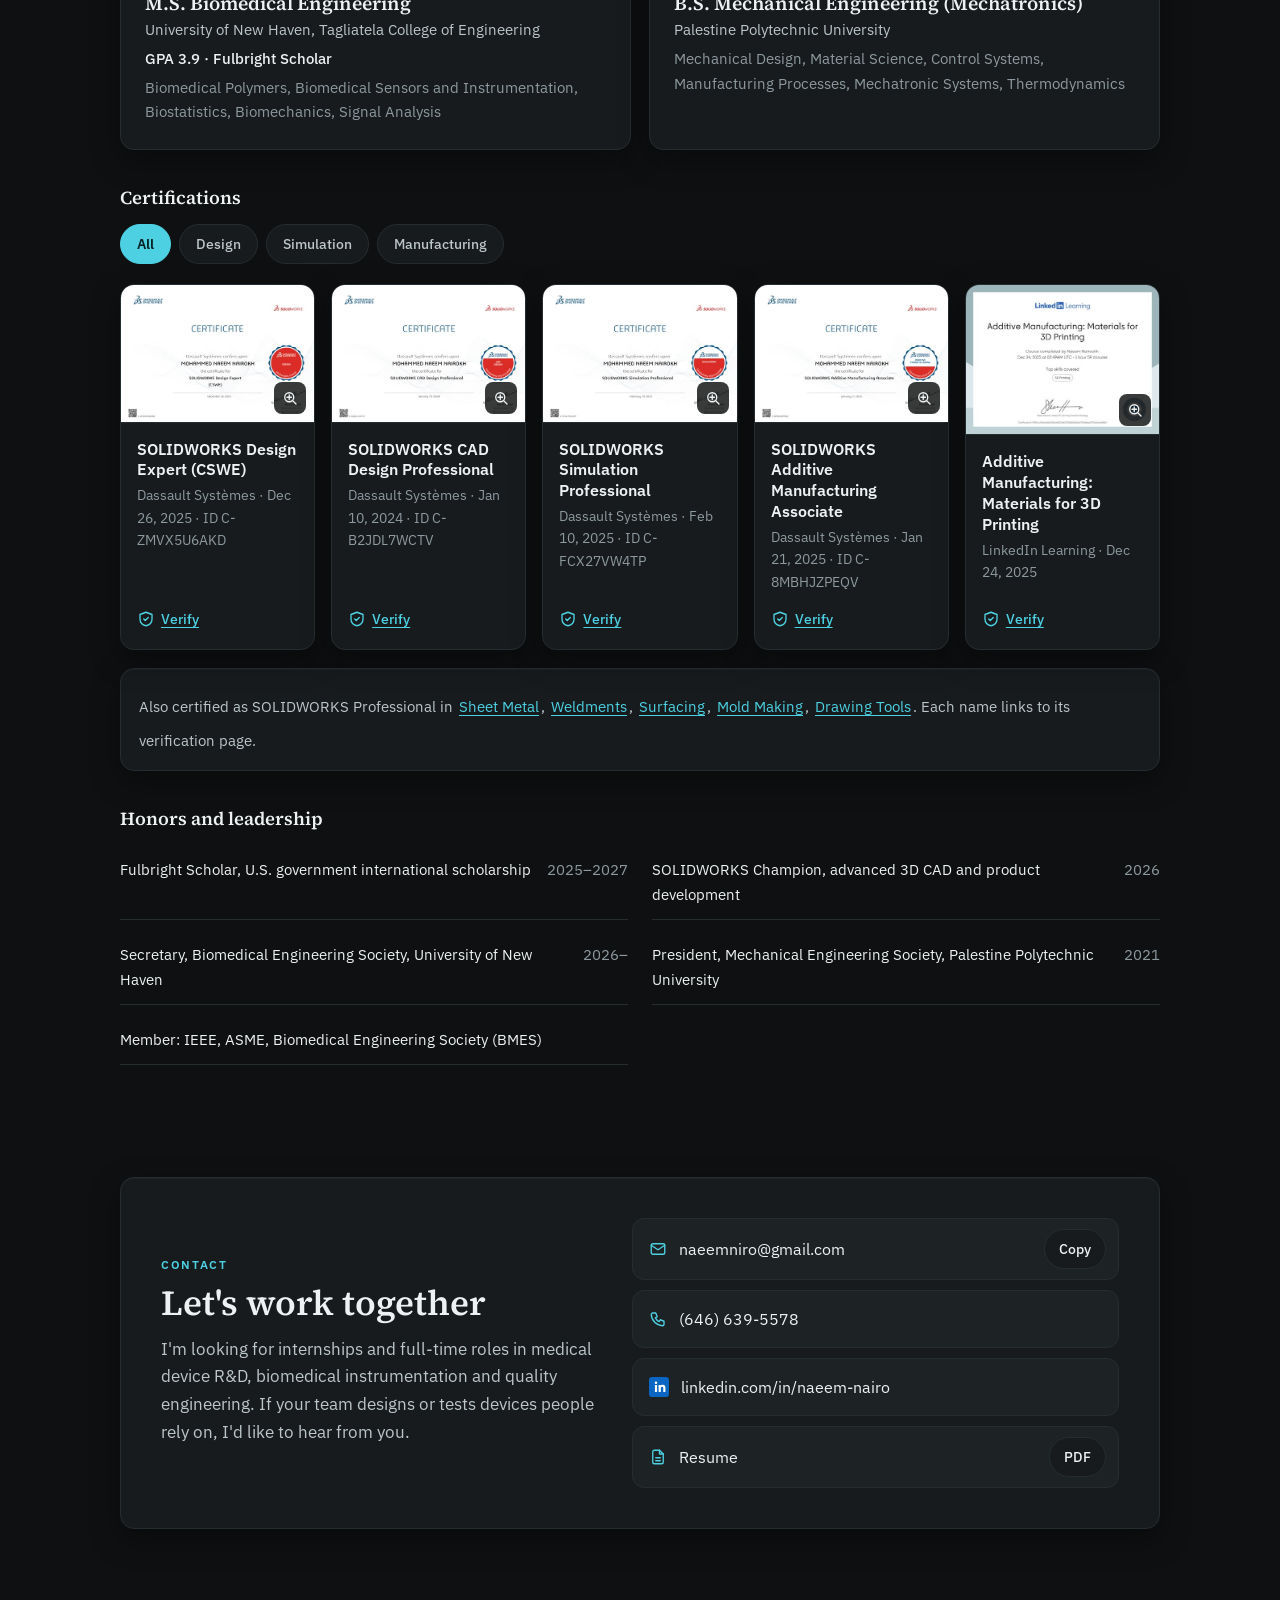
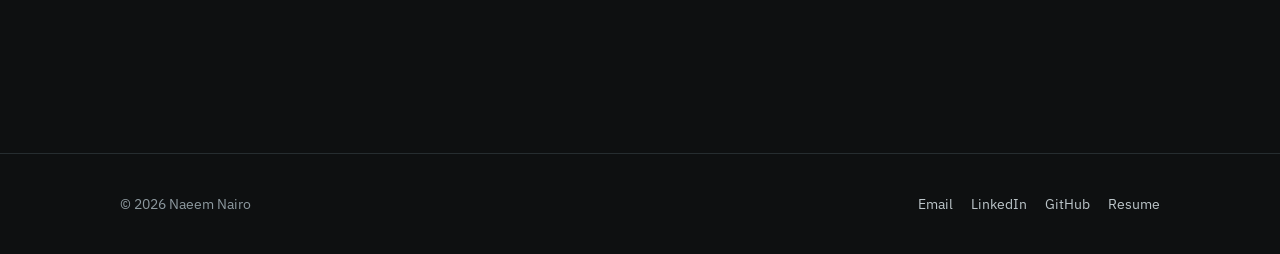
==== commit f0170936: "Show the GrapGrow team photo on the home and work project cards Co-Authored-By: Claude Opus 5.5 <nor" ====
--- a/index.html
+++ b/index.html
@@ -141,7 +141,7 @@
             </div>
           </article>
           <article class="card hoverable project reveal">
-            <div class="project-media"><img src="assets/img/grapgrow.svg" alt="Diagram: modular prosthetic arm segments sized for ages 8 and 14" width="800" height="450" loading="lazy"></div>
+            <div class="project-media"><img src="assets/img/grapgrow-team.jpg" alt="The GrapGrow team of Yale University and University of New Haven students in front of their concept sketches" width="1200" height="919" loading="lazy" style="object-position:center 55%"></div>
             <div class="project-body">
               <p class="project-cat">Prosthetics</p>
               <h3>GrapGrow: Modular Pediatric Prosthetic Arm</h3>
--- a/assets/css/style.css
+++ b/assets/css/style.css
@@ -145,7 +145,7 @@
 /* Projects */
 .project-grid { display: grid; grid-template-columns: repeat(2, 1fr); gap: 20px; }
 .project { display: flex; flex-direction: column; overflow: hidden; }
-.project-media { aspect-ratio: 16 / 9; background: var(--bg-raised); border-bottom: 1px solid var(--border); }
+.project-media { aspect-ratio: 16 / 9; background: var(--bg-raised); border-bottom: 1px solid var(--border); overflow: hidden; }
 .project-media img { width: 100%; height: 100%; object-fit: cover; }
 .project-body { padding: 24px; display: flex; flex-direction: column; gap: 10px; flex: 1; }
 .project-cat { font: 600 .72rem/1 var(--sans); letter-spacing: .12em; text-transform: uppercase; color: var(--muted); }
@@ -240,6 +240,12 @@
 .figure-grid .figure { margin: 0; }
 .figure-grid .figure img { width: 100%; border-radius: 8px; }
 .gg-photos img { aspect-ratio: 4 / 3; object-fit: cover; object-position: center 35%; }
+.gg-photos .gg-wide { grid-column: 1 / -1; }
+.gg-photos .gg-wide img { aspect-ratio: 16 / 9; object-position: center 55%; }
+.collab { display: flex; flex-wrap: wrap; align-items: center; gap: 8px 10px; margin-top: 18px; }
+.collab-label { font: 600 .72rem/1 var(--sans); letter-spacing: .14em; text-transform: uppercase; color: var(--muted); margin-right: 4px; }
+.collab-org { font: 600 .95rem/1 var(--serif); color: var(--ink); padding: 9px 14px; border: 1px solid var(--accent-line); border-radius: 999px; background: var(--accent-soft); }
+.collab-x { color: var(--accent); font-weight: 600; }
 @media (max-width: 700px) { .figure-grid { grid-template-columns: 1fr; } }
 .note { padding: 14px 16px; border-left: 3px solid var(--accent); background: var(--accent-soft); border-radius: 0 10px 10px 0; font-size: .95rem; color: var(--ink); }
 .back { display: inline-flex; align-items: center; gap: 6px; min-height: 44px; text-decoration: none; font-weight: 500; }
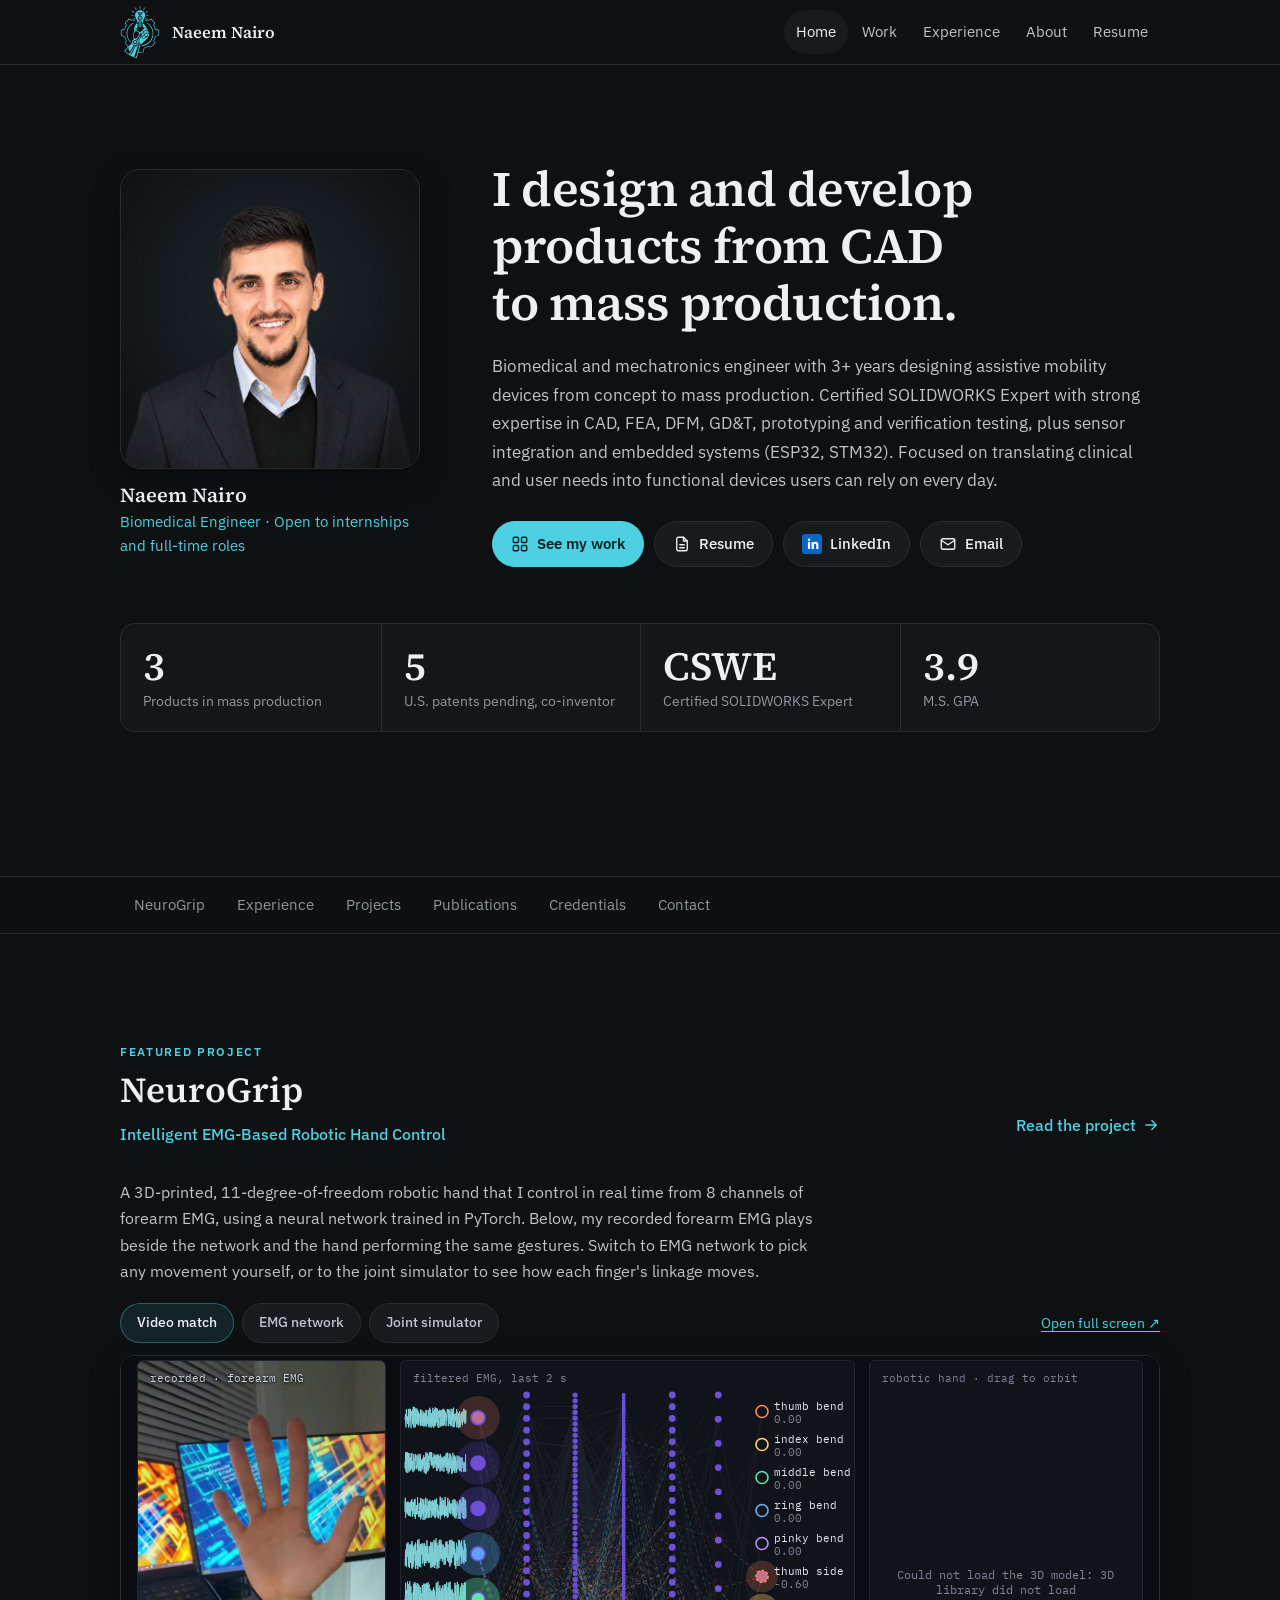
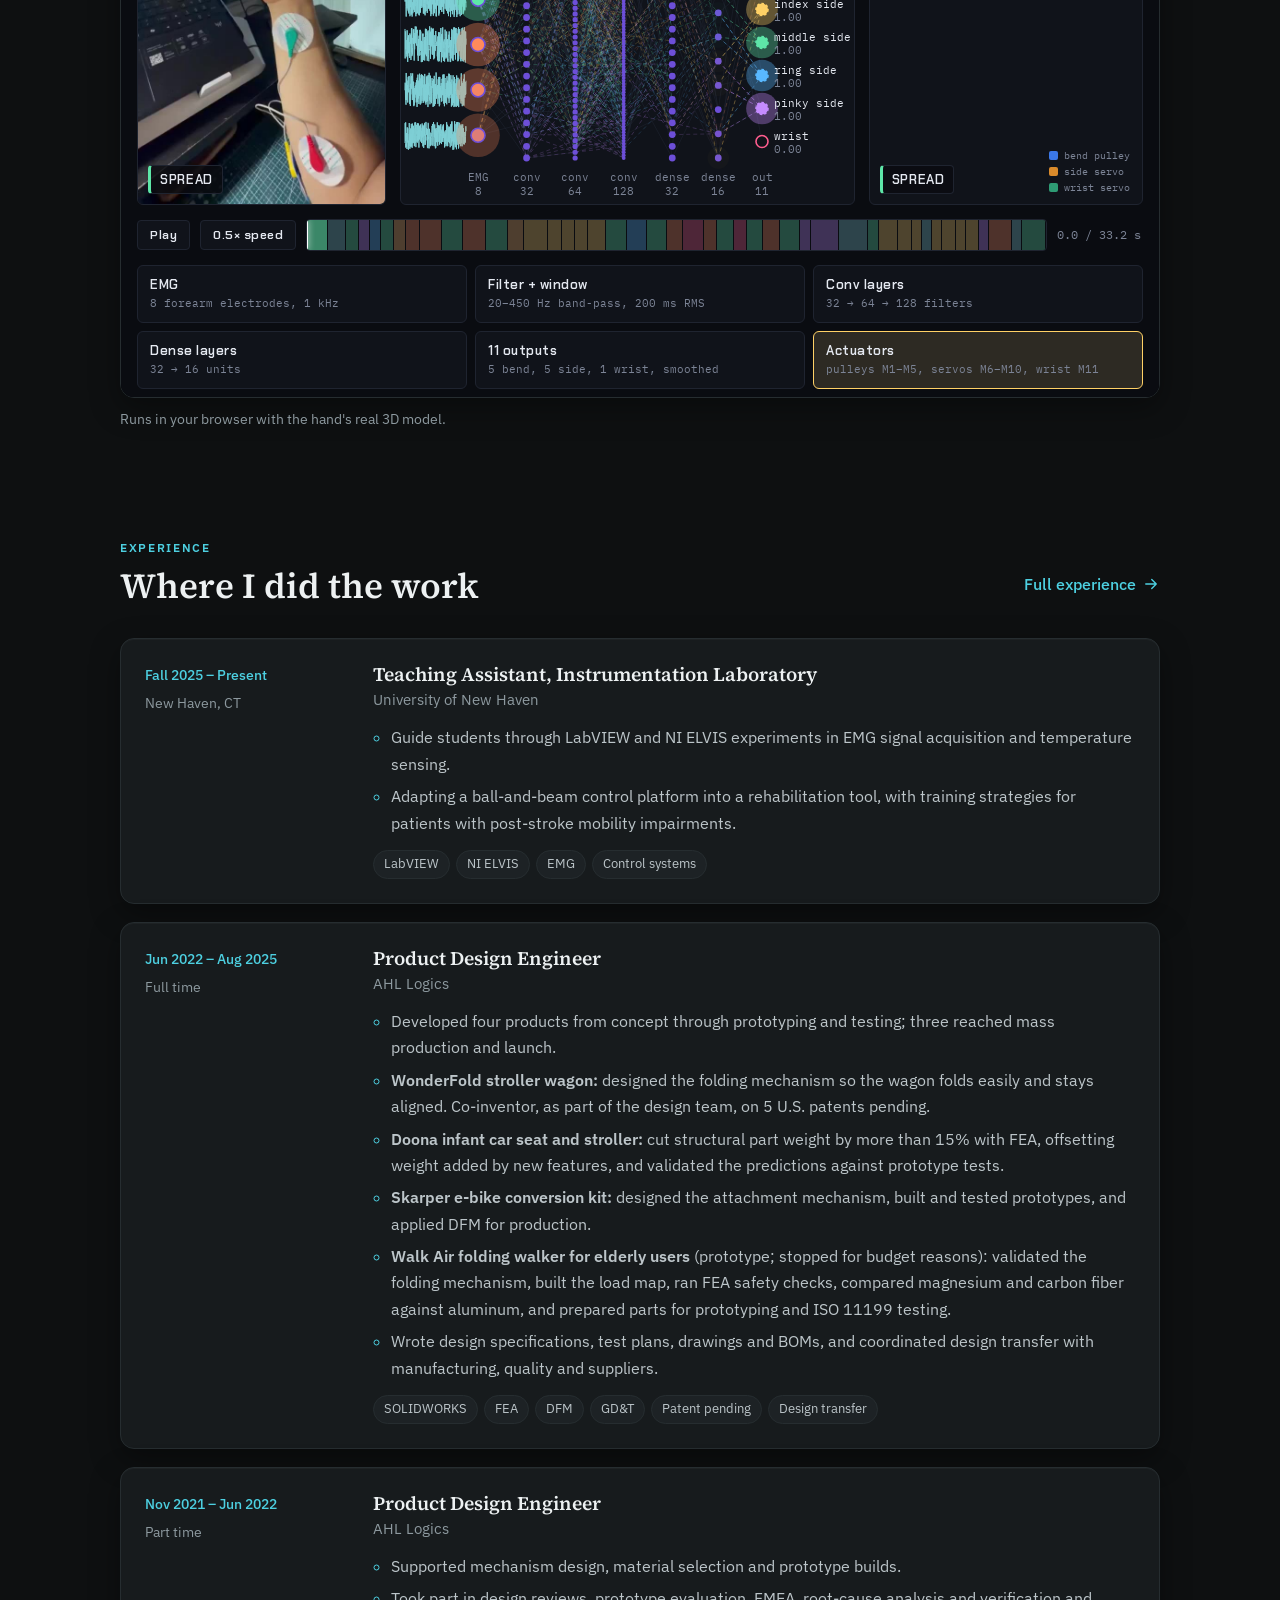
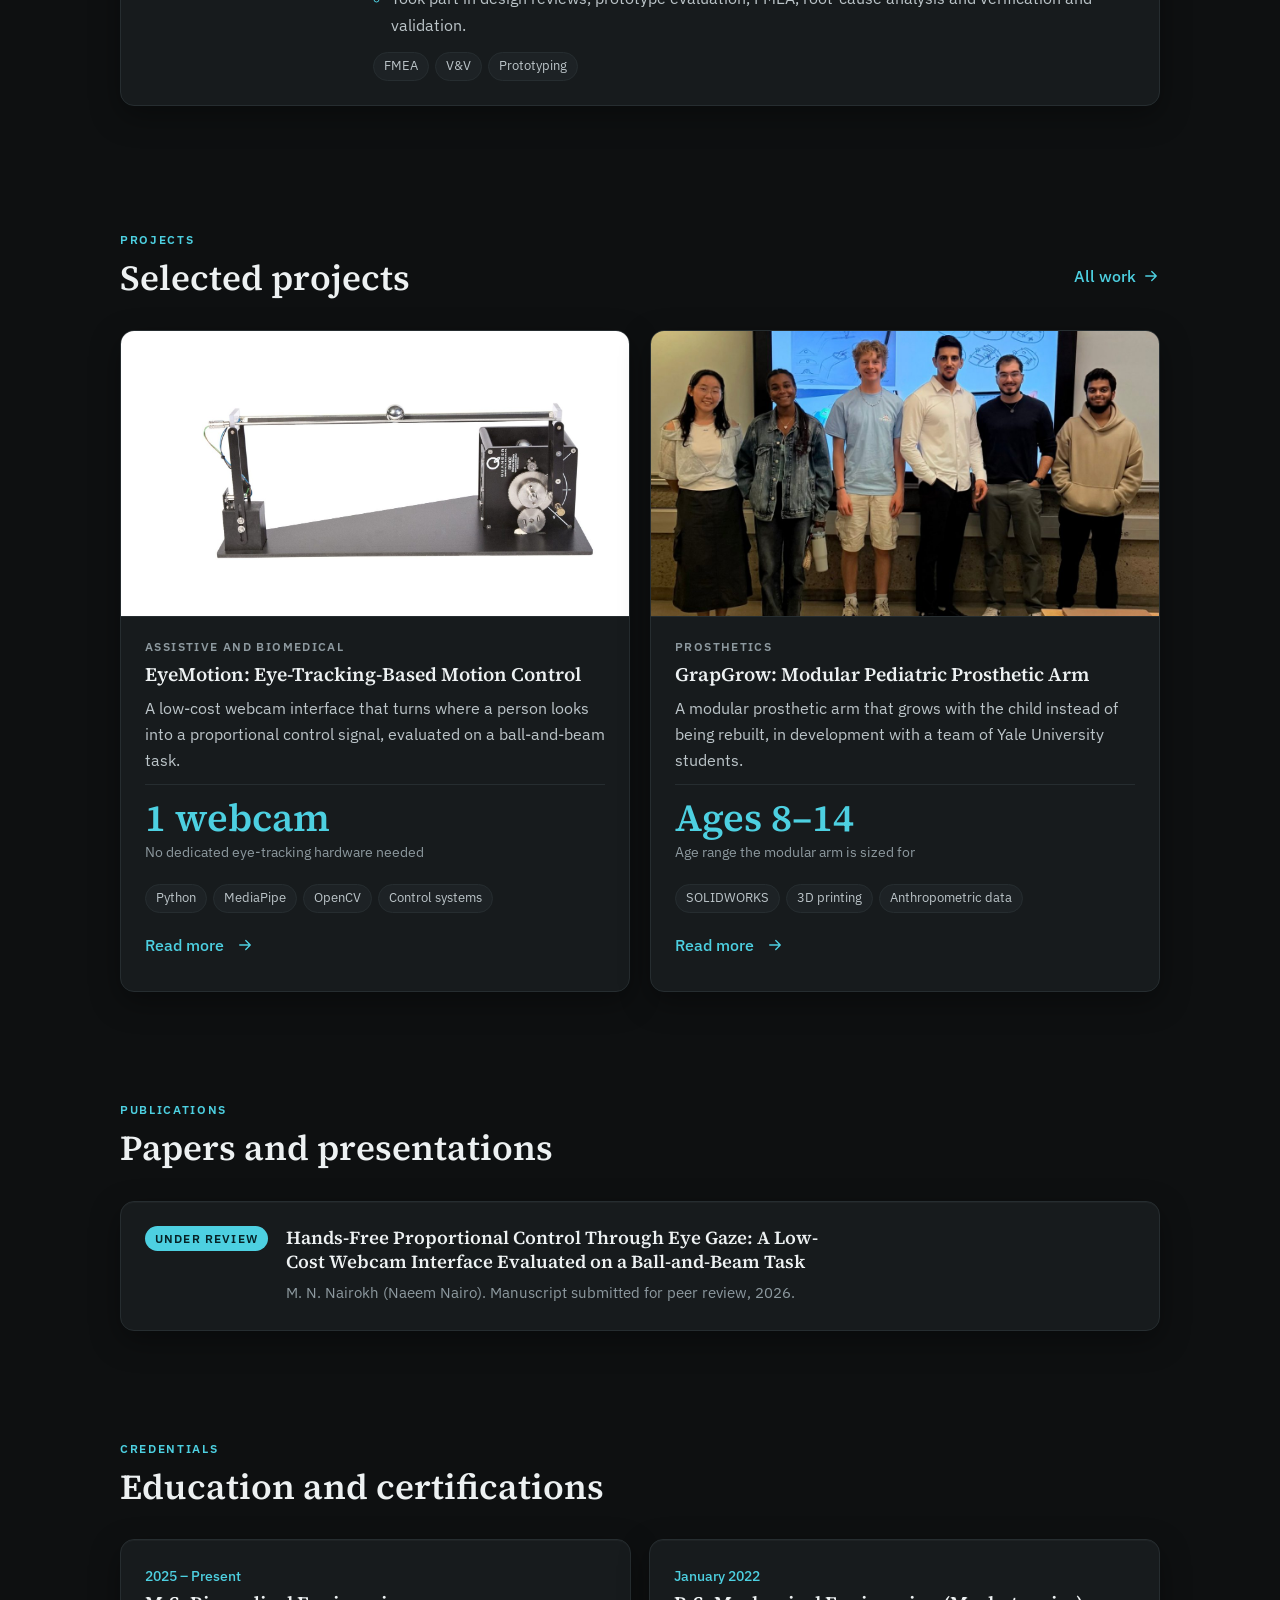
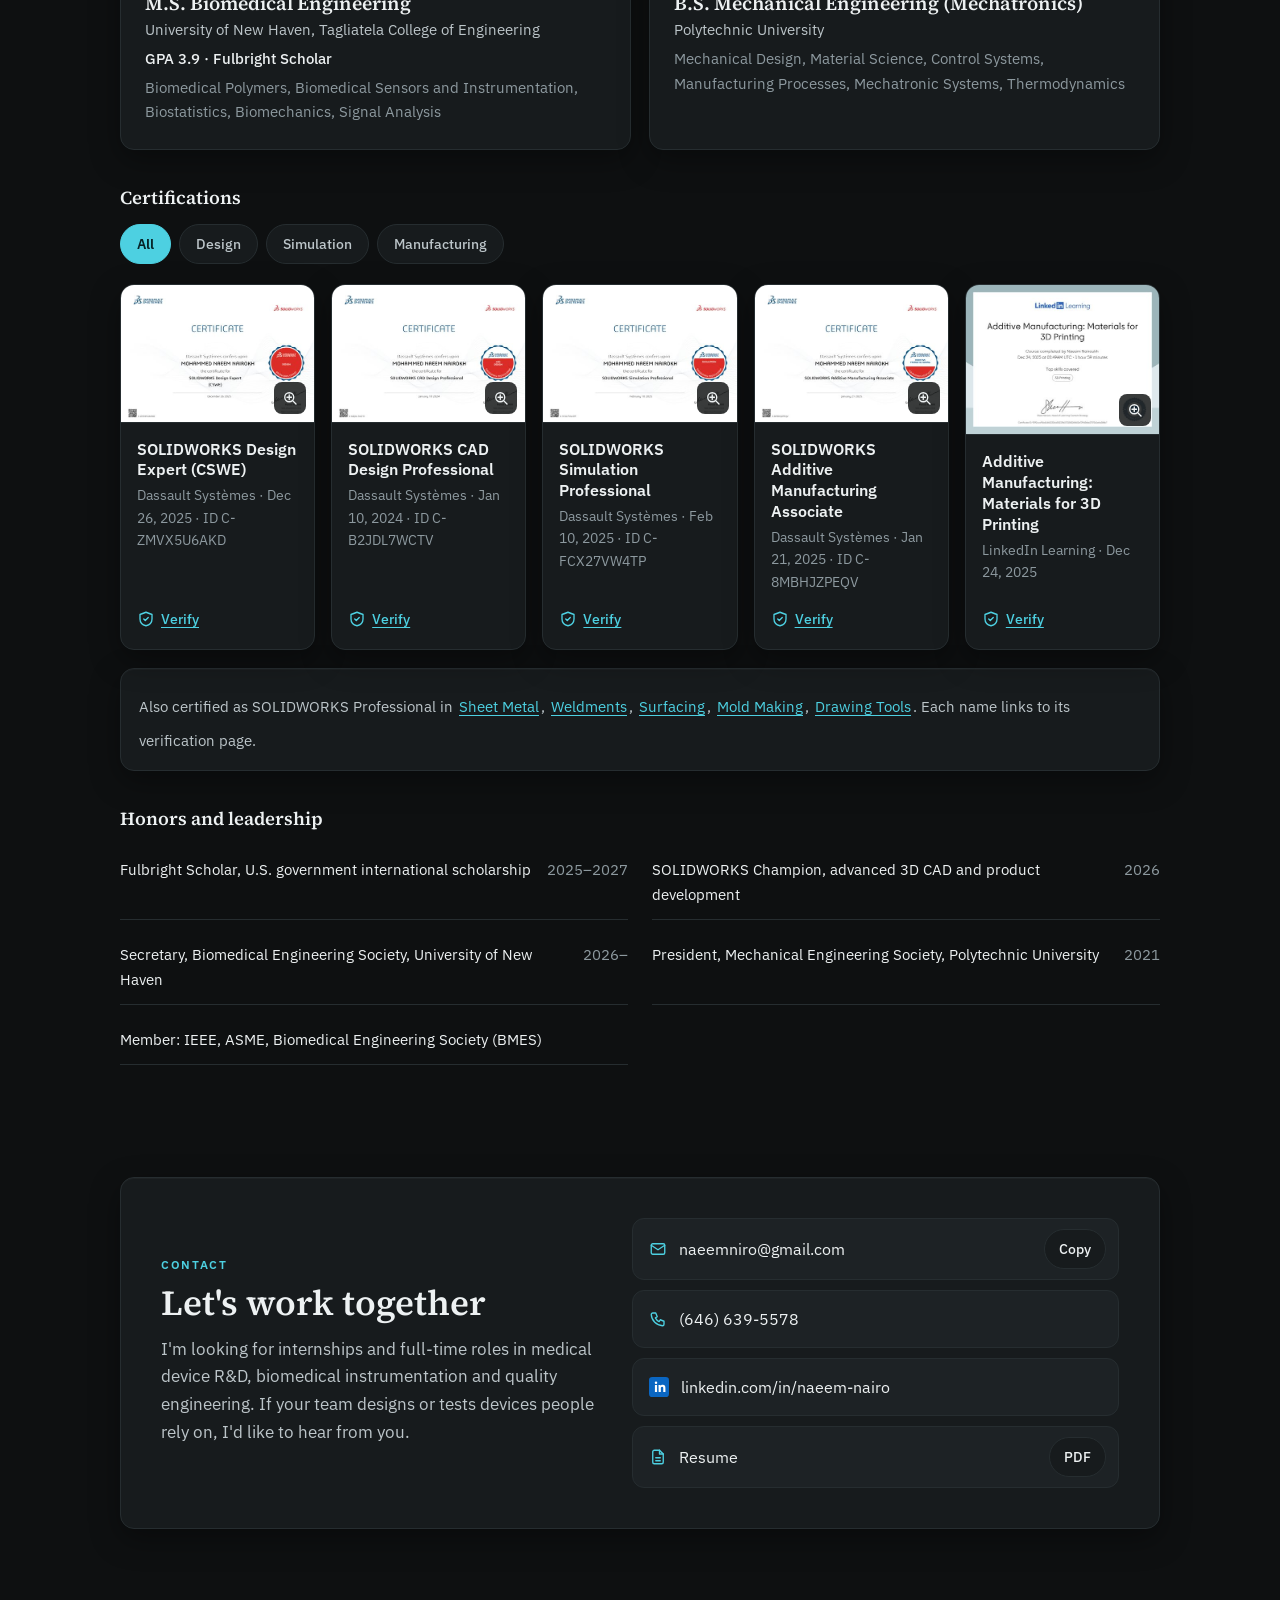
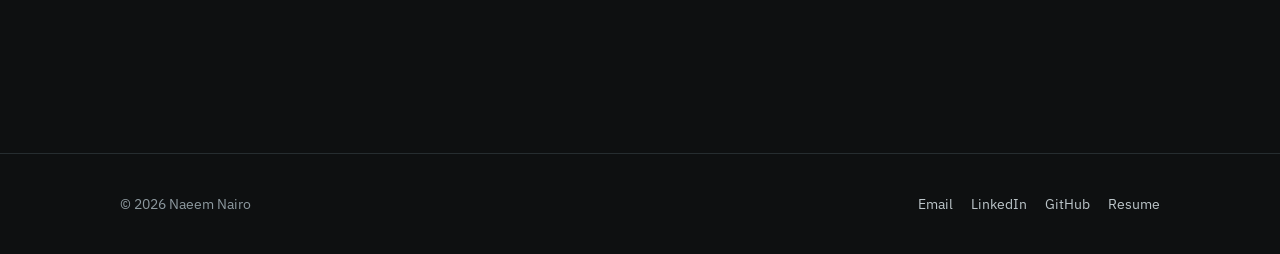
==== commit d1aec069: "Name the undergraduate school as Polytechnic University Co-Authored-By: Claude Opus 5.5 <noreply@ant" ====
--- a/index.html
+++ b/index.html
@@ -180,7 +180,7 @@
           <article class="card edu reveal">
             <span class="when">January 2022</span>
             <h3>B.S. Mechanical Engineering (Mechatronics)</h3>
-            <p>Palestine Polytechnic University</p>
+            <p>Polytechnic University</p>
             <p class="muted">Mechanical Design, Material Science, Control Systems, Manufacturing Processes, Mechatronic Systems, Thermodynamics</p>
           </article>
         </div>
@@ -224,7 +224,7 @@
           <li><span>Fulbright Scholar, U.S. government international scholarship</span><time>2025–2027</time></li>
           <li><span>SOLIDWORKS Champion, advanced 3D CAD and product development</span><time>2026</time></li>
           <li><span>Secretary, Biomedical Engineering Society, University of New Haven</span><time>2026–</time></li>
-          <li><span>President, Mechanical Engineering Society, Palestine Polytechnic University</span><time>2021</time></li>
+          <li><span>President, Mechanical Engineering Society, Polytechnic University</span><time>2021</time></li>
           <li><span>Member: IEEE, ASME, Biomedical Engineering Society (BMES)</span><time></time></li>
         </ul>
       </div>
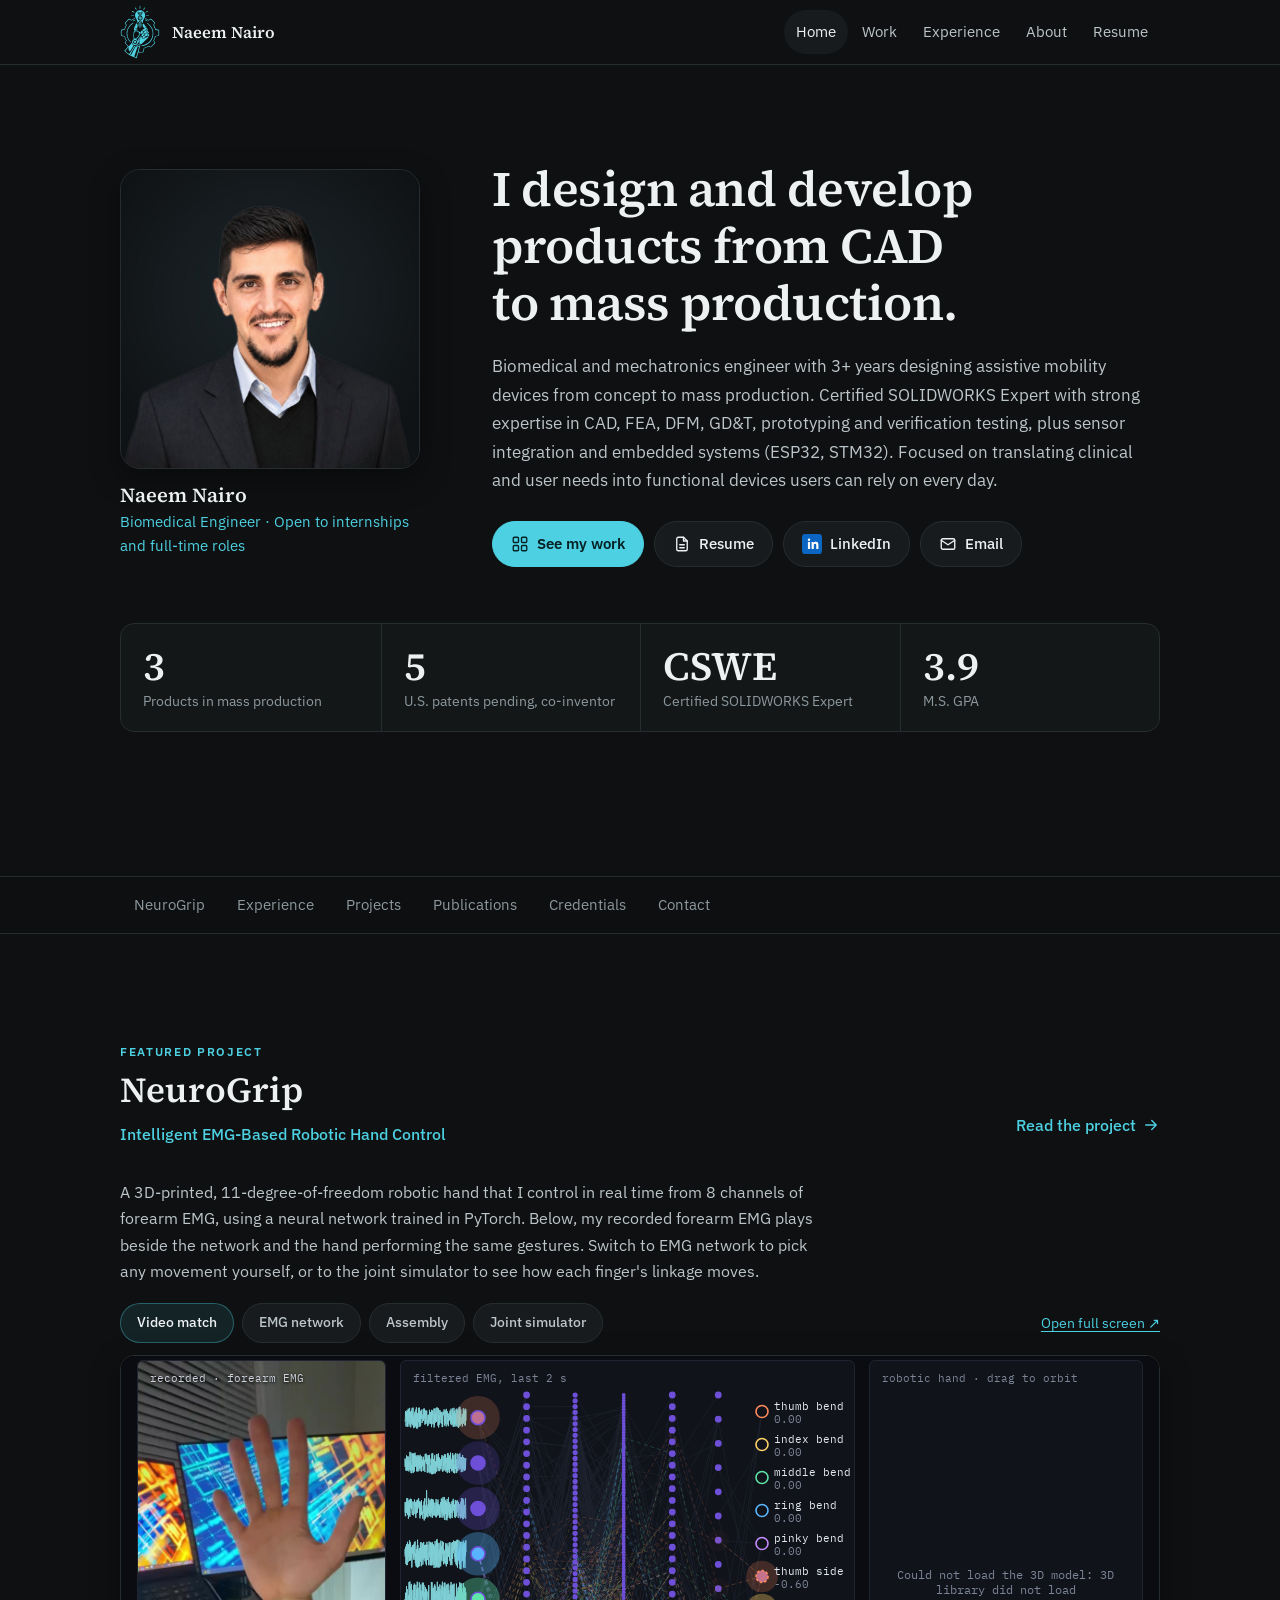
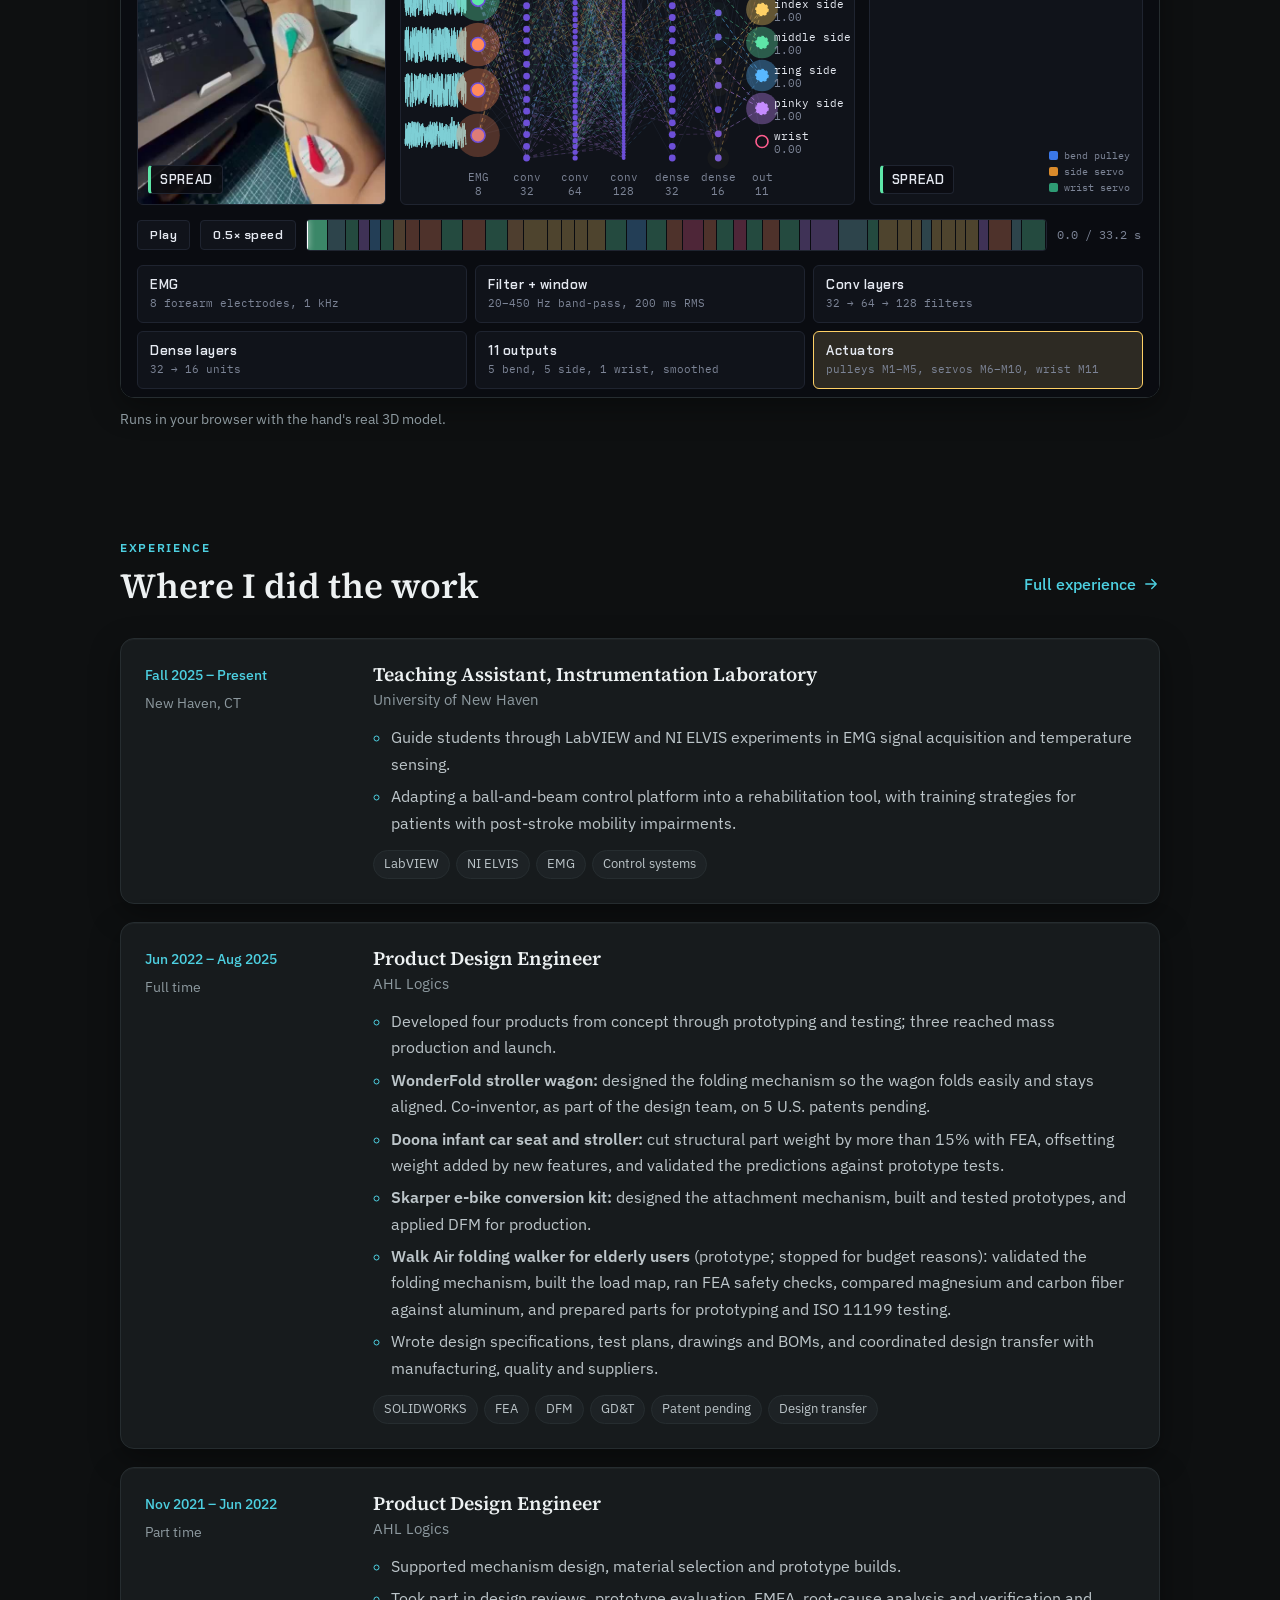
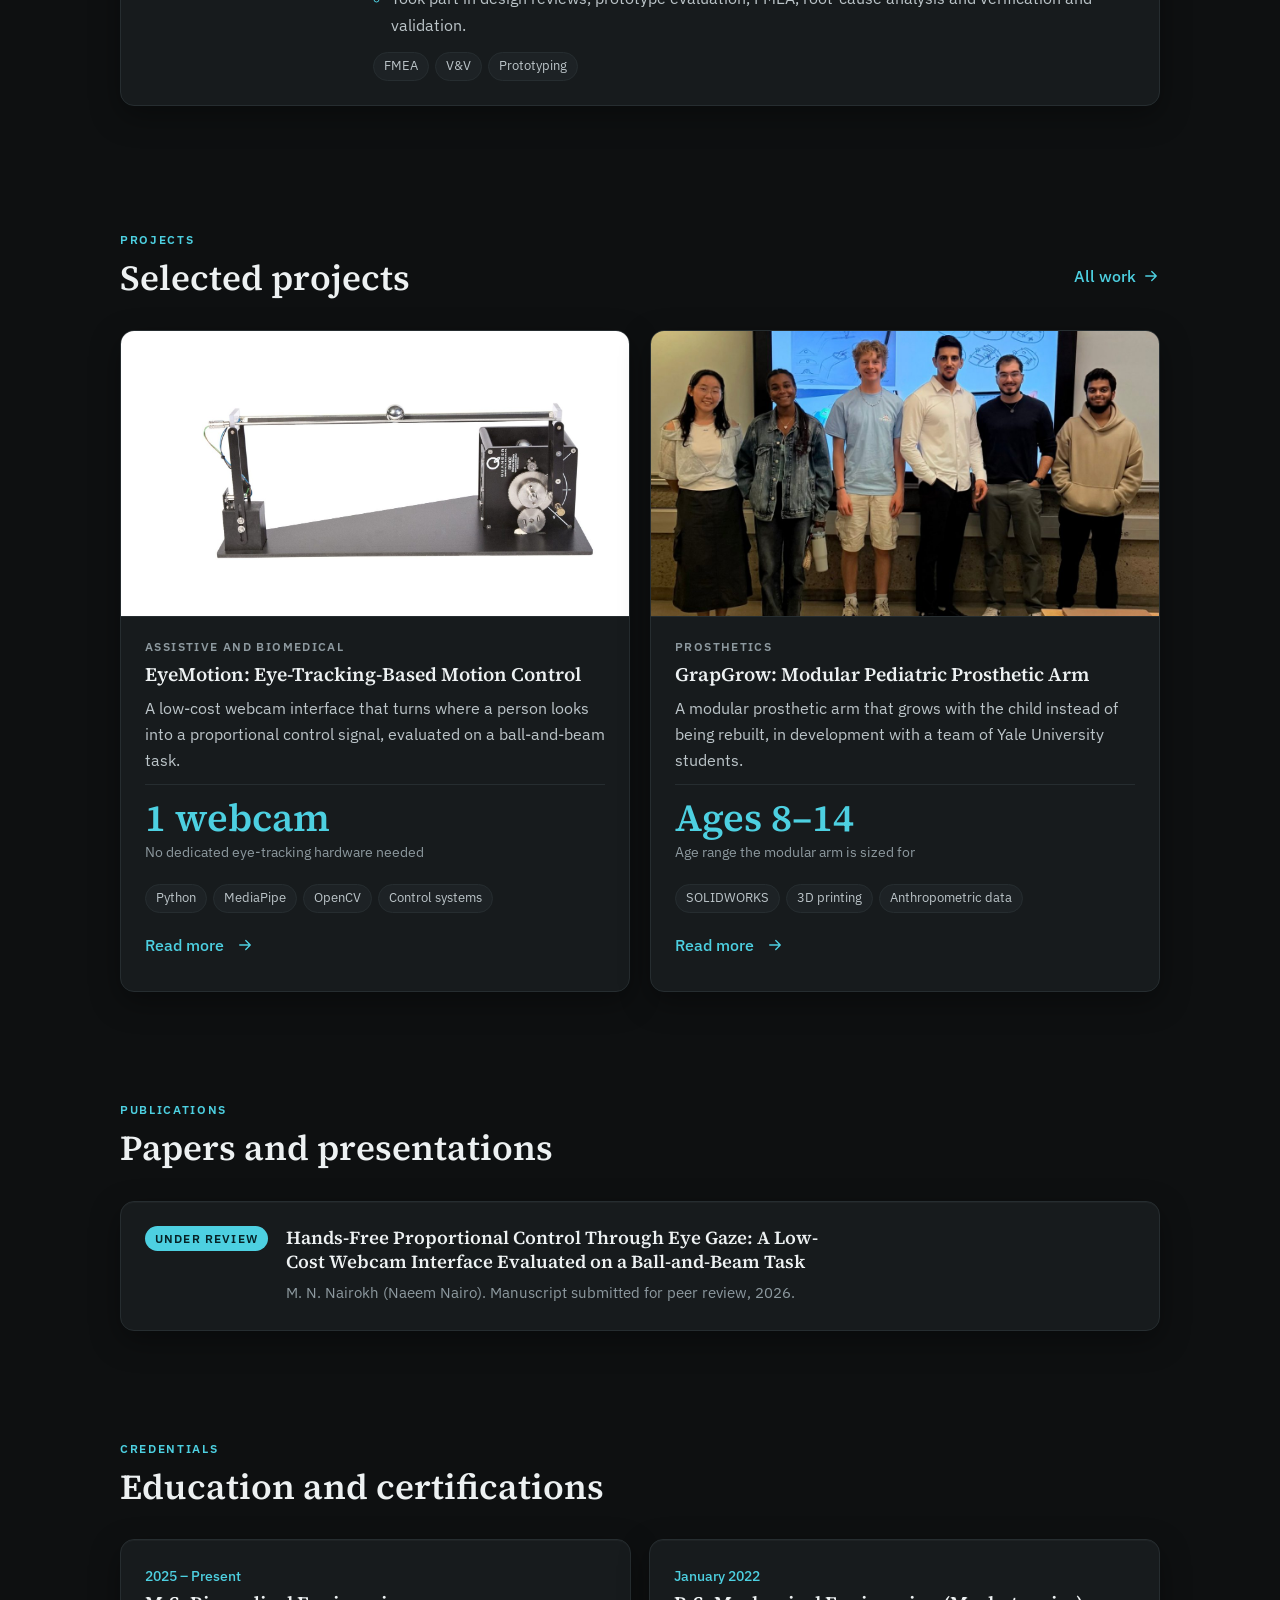
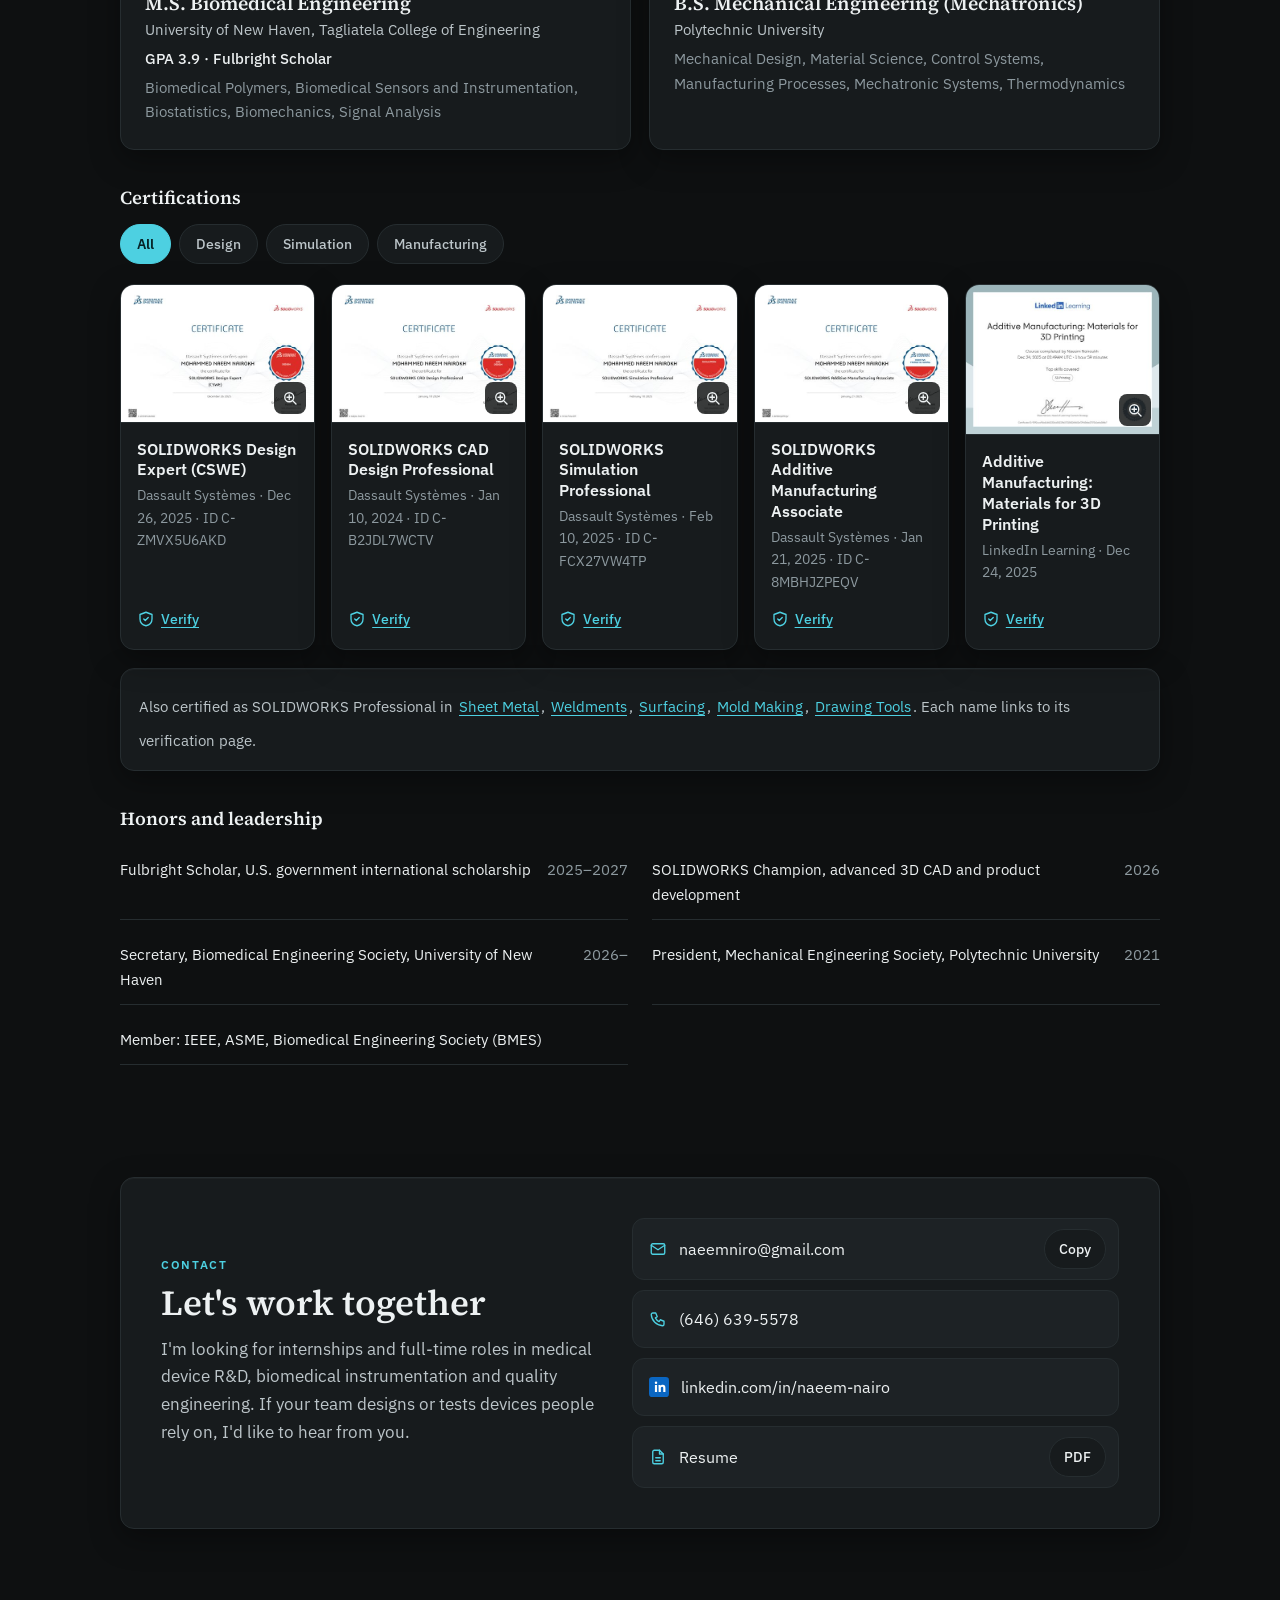
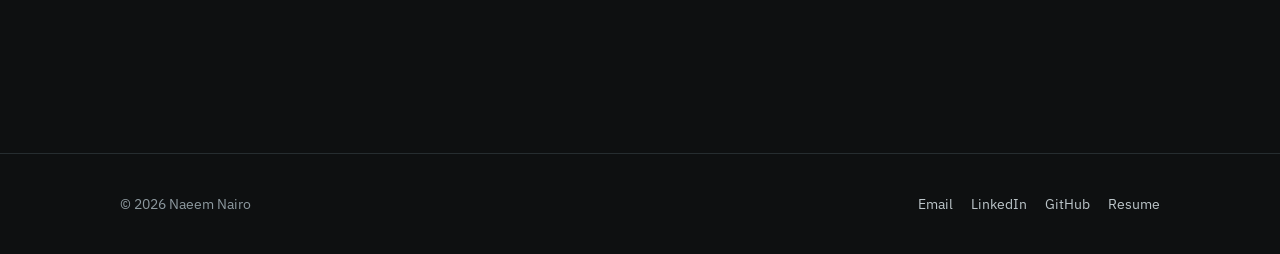
==== commit 604b78b8: "Add NeuroGrip assembly page: exploded view, assembly and two turns New demos/hand-assembly page rend" ====
--- a/index.html
+++ b/index.html
@@ -80,6 +80,7 @@
         <div class="ng-tabs" role="tablist" aria-label="NeuroGrip views">
           <button class="ng-tab" role="tab" id="ng-tab-vid" aria-selected="true" aria-controls="ng-frame" data-src="demos/emg-video/index.html#embed" data-mode="auto">Video match</button>
           <button class="ng-tab" role="tab" id="ng-tab-net" aria-selected="false" aria-controls="ng-frame" data-src="demos/emg-network/index.html#embed" data-mode="auto">EMG network</button>
+          <button class="ng-tab" role="tab" id="ng-tab-asm" aria-selected="false" aria-controls="ng-frame" data-src="demos/hand-assembly/index.html#embed" data-mode="auto">Assembly</button>
           <button class="ng-tab" role="tab" id="ng-tab-sim" aria-selected="false" aria-controls="ng-frame" data-src="demos/hand-simulator/index.html#embed" data-mode="fixed">Joint simulator</button>
           <a class="ng-open" id="ng-open" href="demos/emg-video/index.html">Open full screen ↗</a>
         </div>
